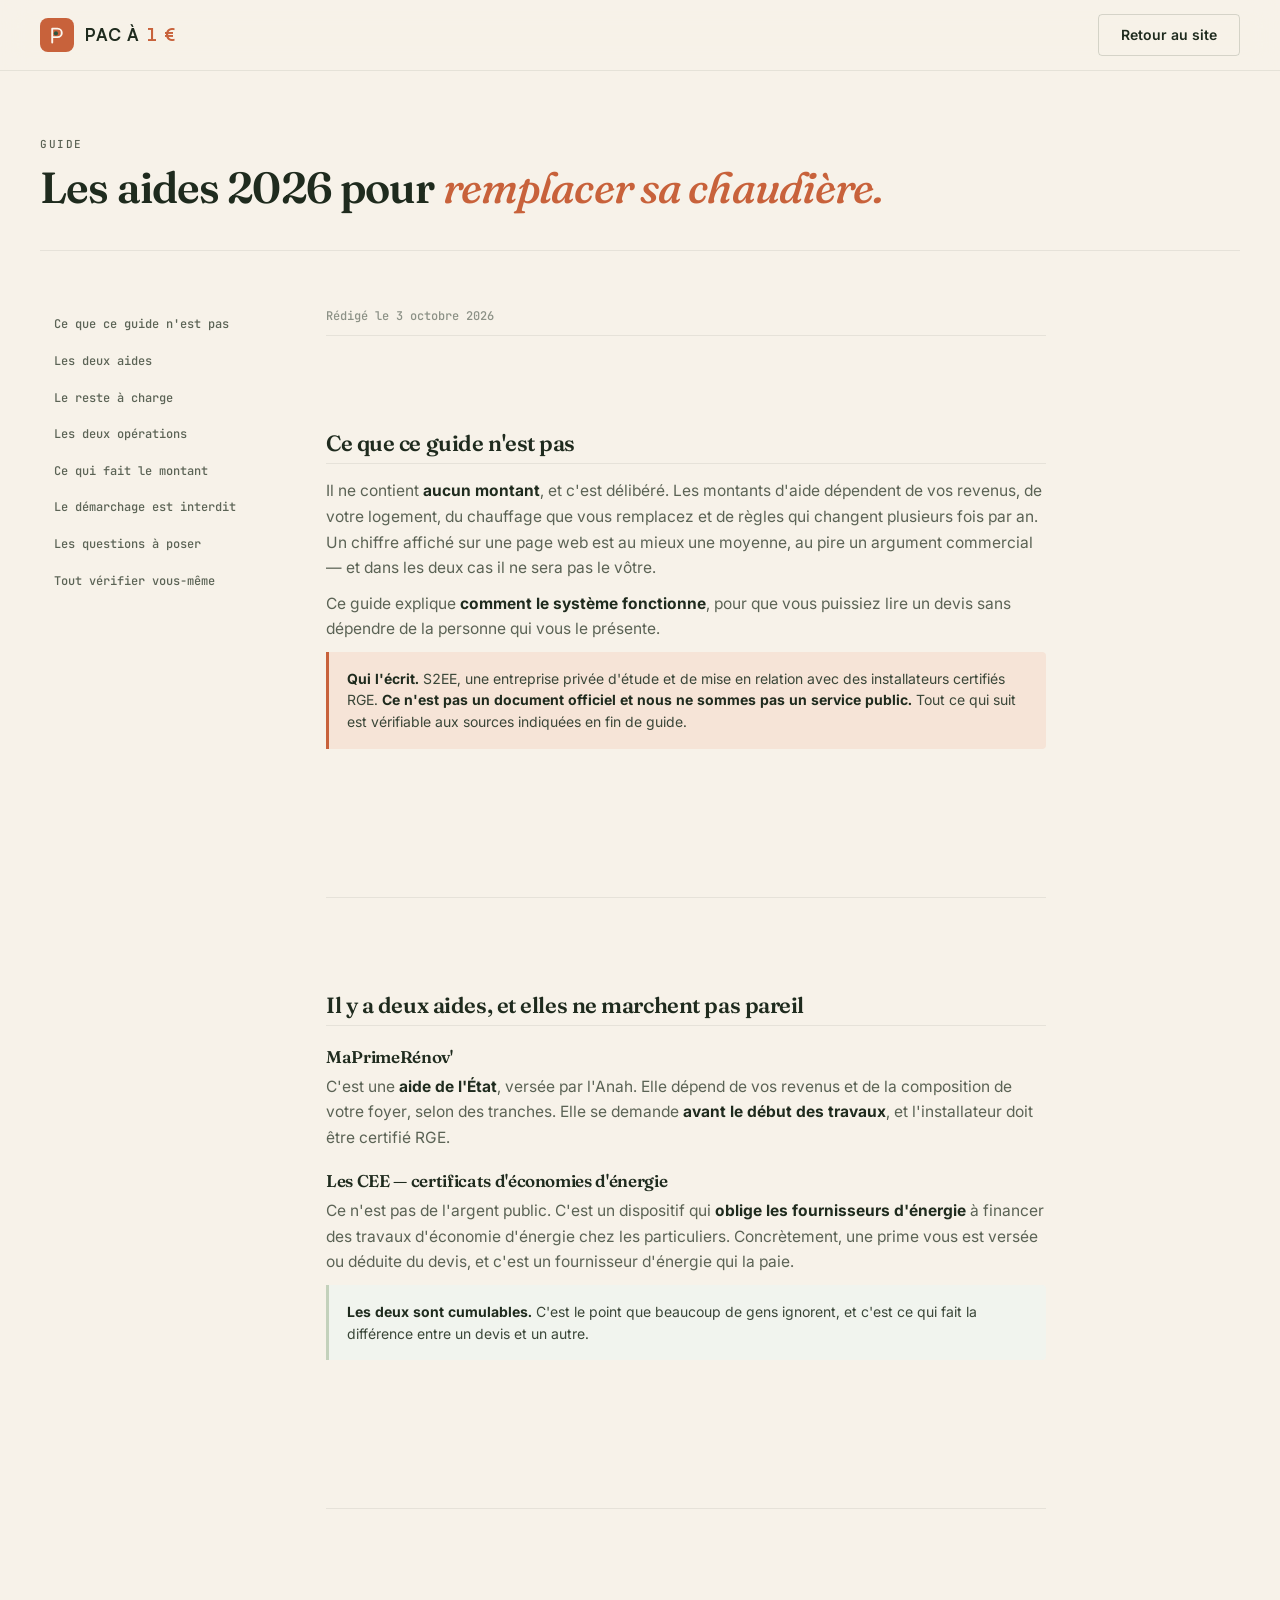
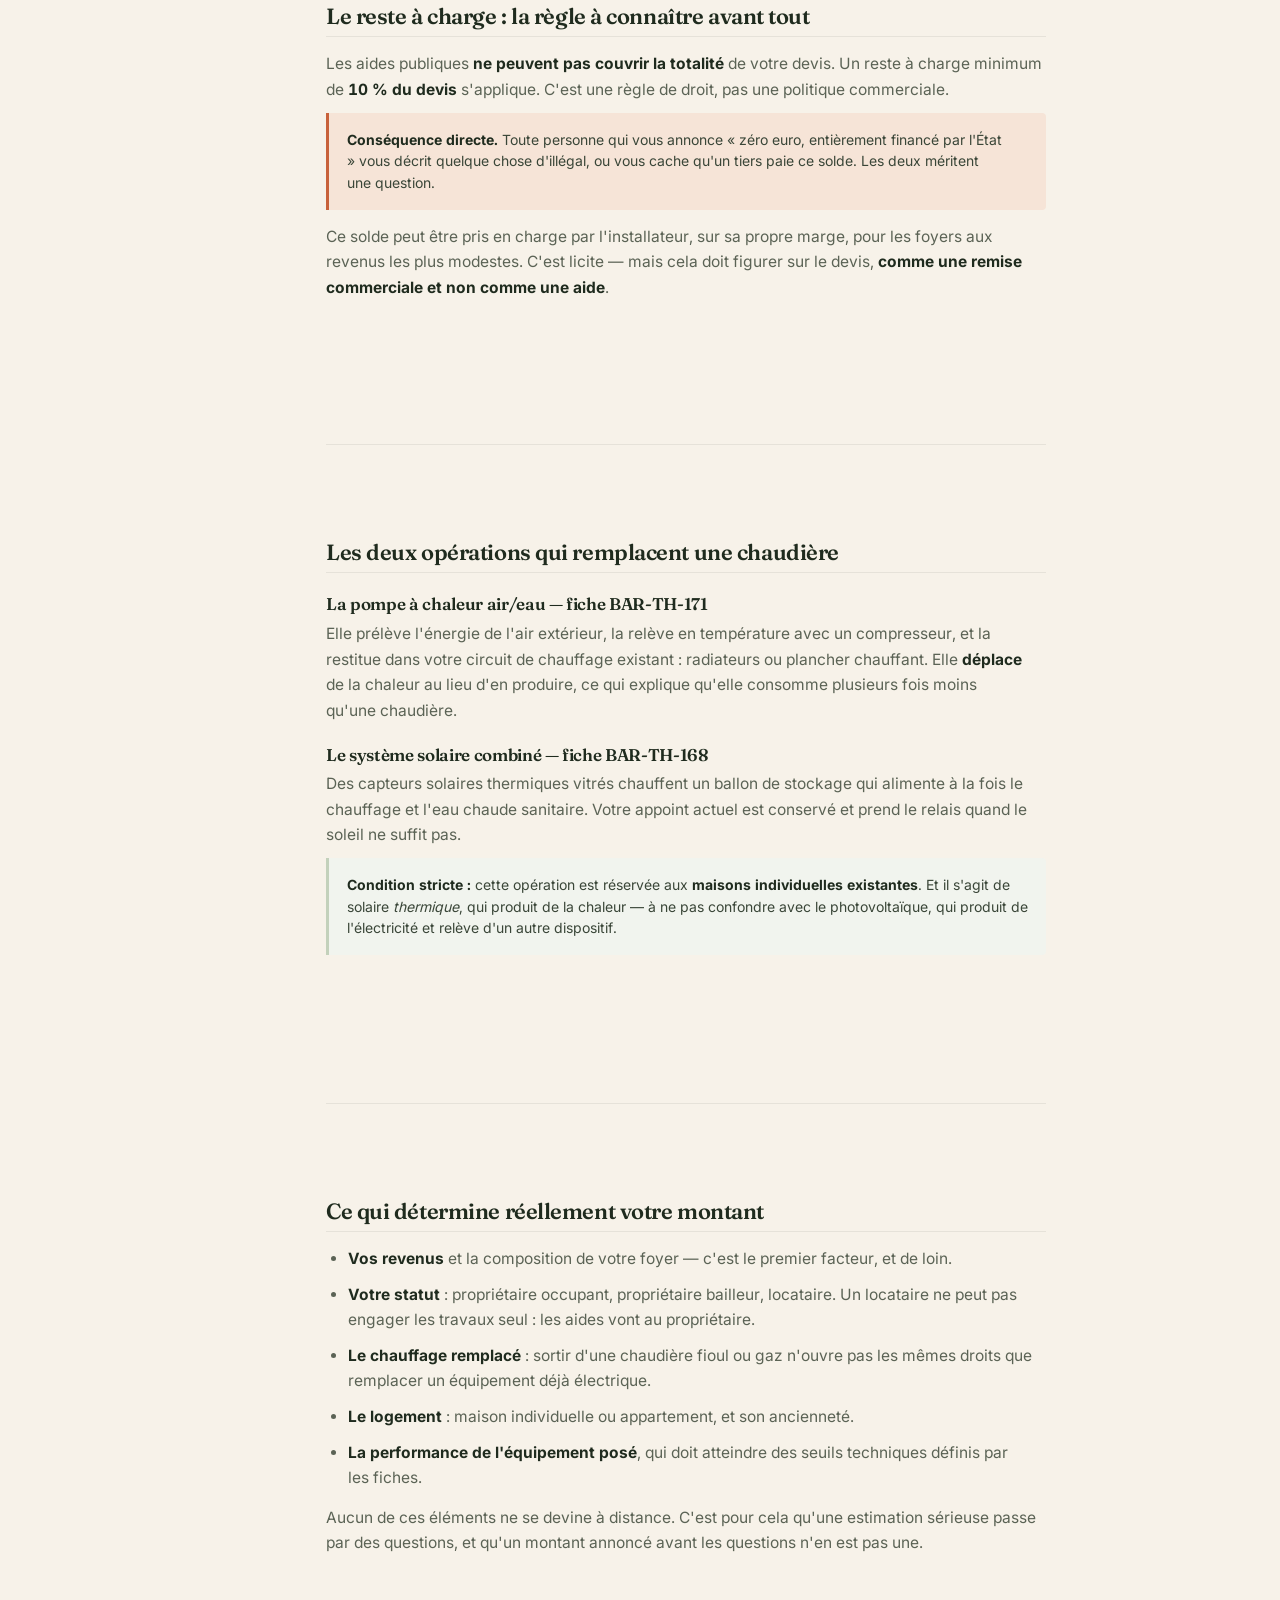
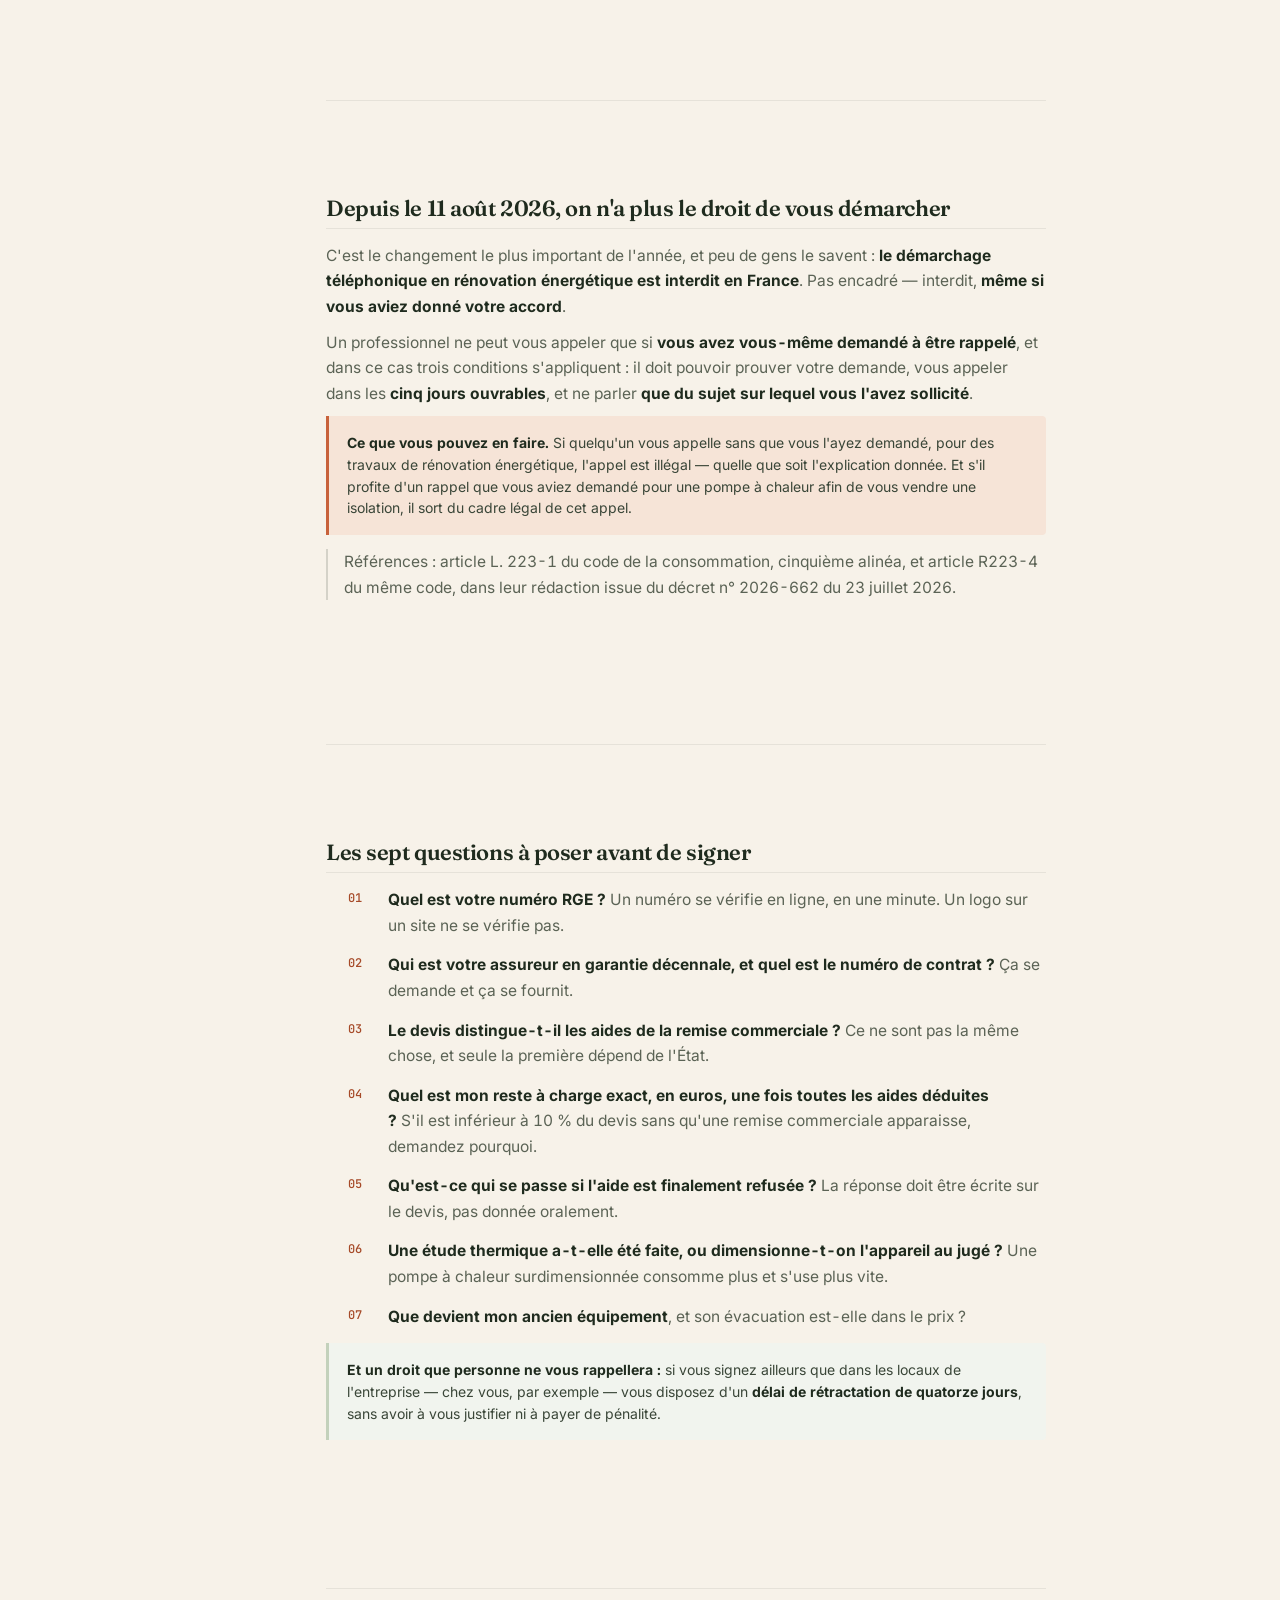
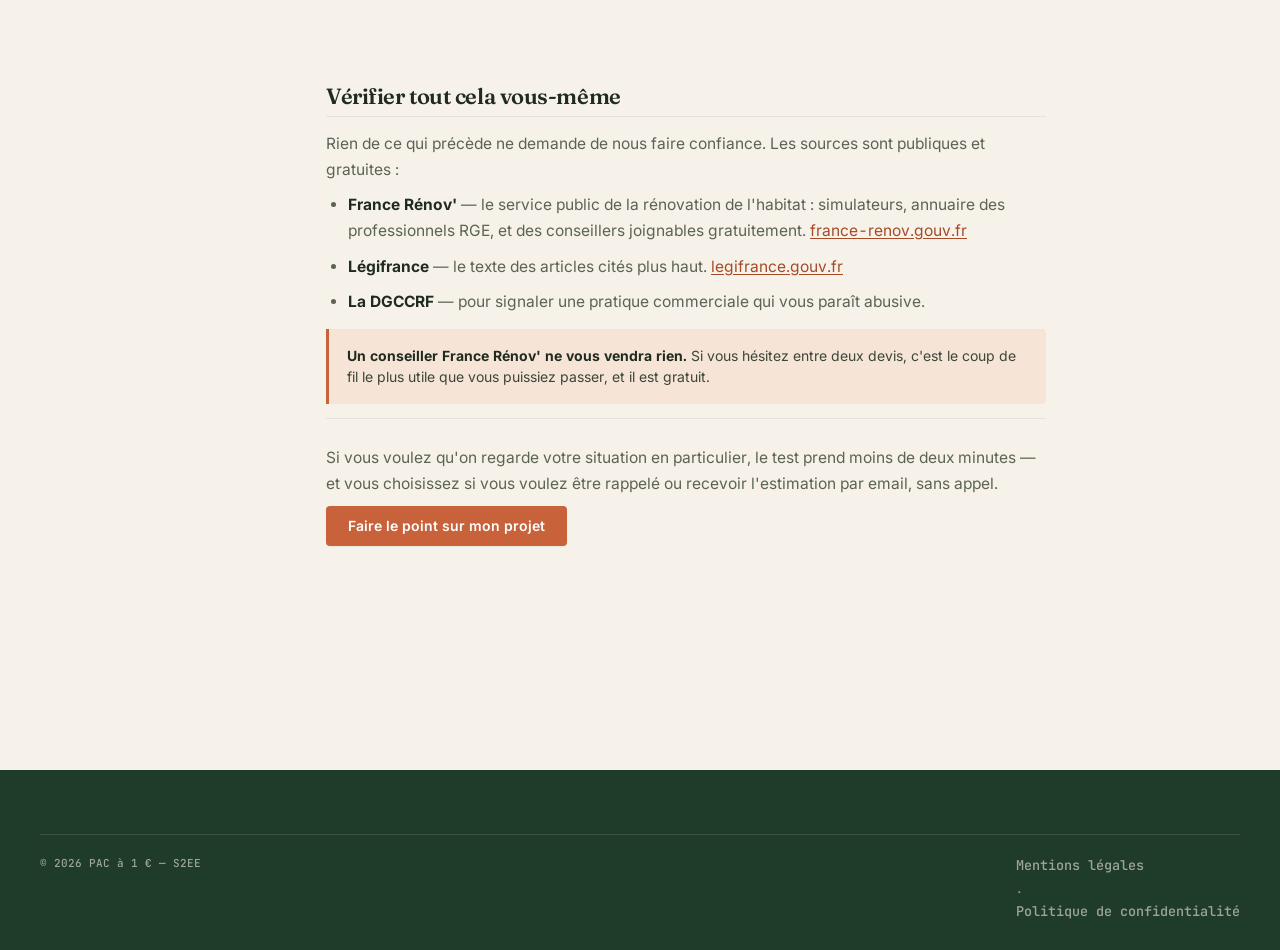
==== guide-aides-2026.html @ d6c685da "feat(offer): add a soft offer, and stop inviting tenants from the hero Two changes the reading made " ====
<!DOCTYPE html>
<html lang="fr">
<head>
<meta charset="utf-8" />
<title>Guide des aides 2026 pour remplacer sa chaudière</title>
<meta name="viewport" content="width=device-width, initial-scale=1" />
<meta name="description" content="Comment fonctionnent MaPrimeRénov' et les CEE pour une pompe à chaleur, ce qui détermine le montant, et les questions à poser avant de signer." />
<link rel="icon" type="image/svg+xml" href="assets/seal.svg" />
<link rel="stylesheet" href="fonts/fonts.css" />
<link rel="stylesheet" href="styles.css" />
<style>
  .lp-hero{padding:130px 0 40px;border-bottom:1px solid var(--border)}
  .lp-wrap{display:grid;grid-template-columns:230px 1fr;gap:56px;padding:56px 0 90px;align-items:start}
  .toc{position:sticky;top:96px;font-family:var(--font-mono);font-size:12px;display:flex;flex-direction:column;gap:2px}
  .toc a{padding:8px 12px;color:var(--ink-500);border-left:2px solid transparent;transition:border-color .2s,color .2s}
  .toc a:hover{color:var(--ink-900);border-left-color:var(--terra-500)}
  .doc{max-width:720px}
  .doc h1{font-size:clamp(34px,4vw,52px);margin-bottom:10px}
  .doc .date{font-family:var(--font-mono);font-size:12px;color:var(--ink-300);margin-bottom:8px}
  .doc section{margin:0 0 38px;scroll-margin-top:90px}
  .doc h2{font-size:22px;margin:0 0 14px;padding-bottom:8px;border-bottom:1px solid var(--border)}
  .doc h3{font-size:17px;margin:22px 0 8px}
  .doc p,.doc li{color:var(--ink-500);font-size:15.5px;line-height:1.65;margin:0 0 10px}
  .doc ul,.doc ol{padding-left:22px;margin:0 0 14px}
  .doc strong{color:var(--ink-900)}
  .doc a.inline{color:var(--terra-700);text-decoration:underline;text-underline-offset:2px}
  .aside{border-left:3px solid var(--terra-500);background:var(--terra-100);border-radius:0 var(--radius-card) var(--radius-card) 0;padding:16px 18px;font-size:14px;color:var(--ink-700);margin:0 0 14px}
  .calme{border-left:3px solid var(--sage-300);background:var(--sage-50);border-radius:0 var(--radius-card) var(--radius-card) 0;padding:16px 18px;font-size:14px;color:var(--ink-700);margin:0 0 14px}
  .qlist{counter-reset:q;list-style:none;padding:0}
  .qlist li{counter-increment:q;position:relative;padding-left:40px;margin-bottom:14px}
  .qlist li::before{content:counter(q,decimal-leading-zero);position:absolute;left:0;top:2px;font-family:var(--font-mono);font-size:12px;color:var(--terra-700)}
  .retrait{font-size:14px;color:var(--ink-500);border-left:2px solid var(--border-strong);padding-left:16px;margin-top:14px}
  .cta-end{border-top:1px solid var(--border);padding-top:26px;margin-top:10px}
  @media (max-width:860px){.lp-wrap{grid-template-columns:1fr;gap:24px}.toc{position:static;flex-direction:row;flex-wrap:wrap}}
</style>
</head>
<body>
<header class="hdr solid"><div class="wrap hdr-inner">
  <a class="logo" href="index.html"><img src="assets/seal.svg" alt="" /><span class="wm">PAC à <b>1 €</b></span></a>
  <a class="btn btn-secondary" href="index.html">Retour au site</a>
</div></header>

<main>
<div class="wrap lp-hero">
  <span class="eyebrow">Guide</span>
  <h1 class="sec-title" style="margin-top:10px">Les aides 2026 pour <span class="it">remplacer sa chaudière.</span></h1>
</div>

<div class="wrap lp-wrap">
  <nav class="toc">
    <a href="#honnete">Ce que ce guide n'est pas</a>
    <a href="#deux-aides">Les deux aides</a>
    <a href="#reste">Le reste à charge</a>
    <a href="#operations">Les deux opérations</a>
    <a href="#montant">Ce qui fait le montant</a>
    <a href="#demarchage">Le démarchage est interdit</a>
    <a href="#questions">Les questions à poser</a>
    <a href="#verifier">Tout vérifier vous-même</a>
  </nav>

  <div class="doc">
    <p class="date">Rédigé le 3 octobre 2026</p>

    <section id="honnete">
      <h2>Ce que ce guide n'est pas</h2>
      <p>Il ne contient <strong>aucun montant</strong>, et c'est délibéré. Les montants d'aide dépendent de vos revenus, de votre logement, du chauffage que vous remplacez et de règles qui changent plusieurs fois par an. Un chiffre affiché sur une page web est au mieux une moyenne, au pire un argument commercial — et dans les deux cas il ne sera pas le vôtre.</p>
      <p>Ce guide explique <strong>comment le système fonctionne</strong>, pour que vous puissiez lire un devis sans dépendre de la personne qui vous le présente.</p>
      <div class="aside"><strong>Qui l'écrit.</strong> S2EE, une entreprise privée d'étude et de mise en relation avec des installateurs certifiés RGE. <strong>Ce n'est pas un document officiel et nous ne sommes pas un service public.</strong> Tout ce qui suit est vérifiable aux sources indiquées en fin de guide.</div>
    </section>

    <section id="deux-aides">
      <h2>Il y a deux aides, et elles ne marchent pas pareil</h2>
      <h3>MaPrimeRénov'</h3>
      <p>C'est une <strong>aide de l'État</strong>, versée par l'Anah. Elle dépend de vos revenus et de la composition de votre foyer, selon des tranches. Elle se demande <strong>avant le début des travaux</strong>, et l'installateur doit être certifié RGE.</p>
      <h3>Les CEE — certificats d'économies d'énergie</h3>
      <p>Ce n'est pas de l'argent public. C'est un dispositif qui <strong>oblige les fournisseurs d'énergie</strong> à financer des travaux d'économie d'énergie chez les particuliers. Concrètement, une prime vous est versée ou déduite du devis, et c'est un fournisseur d'énergie qui la paie.</p>
      <div class="calme"><strong>Les deux sont cumulables.</strong> C'est le point que beaucoup de gens ignorent, et c'est ce qui fait la différence entre un devis et un autre.</div>
    </section>

    <section id="reste">
      <h2>Le reste à charge : la règle à connaître avant tout</h2>
      <p>Les aides publiques <strong>ne peuvent pas couvrir la totalité</strong> de votre devis. Un reste à charge minimum de <strong>10 % du devis</strong> s'applique. C'est une règle de droit, pas une politique commerciale.</p>
      <div class="aside"><strong>Conséquence directe.</strong> Toute personne qui vous annonce « zéro euro, entièrement financé par l'État » vous décrit quelque chose d'illégal, ou vous cache qu'un tiers paie ce solde. Les deux méritent une question.</div>
      <p>Ce solde peut être pris en charge par l'installateur, sur sa propre marge, pour les foyers aux revenus les plus modestes. C'est licite — mais cela doit figurer sur le devis, <strong>comme une remise commerciale et non comme une aide</strong>.</p>
    </section>

    <section id="operations">
      <h2>Les deux opérations qui remplacent une chaudière</h2>
      <h3>La pompe à chaleur air/eau — fiche BAR-TH-171</h3>
      <p>Elle prélève l'énergie de l'air extérieur, la relève en température avec un compresseur, et la restitue dans votre circuit de chauffage existant : radiateurs ou plancher chauffant. Elle <strong>déplace</strong> de la chaleur au lieu d'en produire, ce qui explique qu'elle consomme plusieurs fois moins qu'une chaudière.</p>
      <h3>Le système solaire combiné — fiche BAR-TH-168</h3>
      <p>Des capteurs solaires thermiques vitrés chauffent un ballon de stockage qui alimente à la fois le chauffage et l'eau chaude sanitaire. Votre appoint actuel est conservé et prend le relais quand le soleil ne suffit pas.</p>
      <div class="calme"><strong>Condition stricte :</strong> cette opération est réservée aux <strong>maisons individuelles existantes</strong>. Et il s'agit de solaire <em>thermique</em>, qui produit de la chaleur — à ne pas confondre avec le photovoltaïque, qui produit de l'électricité et relève d'un autre dispositif.</div>
    </section>

    <section id="montant">
      <h2>Ce qui détermine réellement votre montant</h2>
      <ul>
        <li><strong>Vos revenus</strong> et la composition de votre foyer — c'est le premier facteur, et de loin.</li>
        <li><strong>Votre statut</strong> : propriétaire occupant, propriétaire bailleur, locataire. Un locataire ne peut pas engager les travaux seul : les aides vont au propriétaire.</li>
        <li><strong>Le chauffage remplacé</strong> : sortir d'une chaudière fioul ou gaz n'ouvre pas les mêmes droits que remplacer un équipement déjà électrique.</li>
        <li><strong>Le logement</strong> : maison individuelle ou appartement, et son ancienneté.</li>
        <li><strong>La performance de l'équipement posé</strong>, qui doit atteindre des seuils techniques définis par les fiches.</li>
      </ul>
      <p>Aucun de ces éléments ne se devine à distance. C'est pour cela qu'une estimation sérieuse passe par des questions, et qu'un montant annoncé avant les questions n'en est pas une.</p>
    </section>

    <section id="demarchage">
      <h2>Depuis le 11 août 2026, on n'a plus le droit de vous démarcher</h2>
      <p>C'est le changement le plus important de l'année, et peu de gens le savent : <strong>le démarchage téléphonique en rénovation énergétique est interdit en France</strong>. Pas encadré — interdit, <strong>même si vous aviez donné votre accord</strong>.</p>
      <p>Un professionnel ne peut vous appeler que si <strong>vous avez vous-même demandé à être rappelé</strong>, et dans ce cas trois conditions s'appliquent : il doit pouvoir prouver votre demande, vous appeler dans les <strong>cinq jours ouvrables</strong>, et ne parler <strong>que du sujet sur lequel vous l'avez sollicité</strong>.</p>
      <div class="aside"><strong>Ce que vous pouvez en faire.</strong> Si quelqu'un vous appelle sans que vous l'ayez demandé, pour des travaux de rénovation énergétique, l'appel est illégal — quelle que soit l'explication donnée. Et s'il profite d'un rappel que vous aviez demandé pour une pompe à chaleur afin de vous vendre une isolation, il sort du cadre légal de cet appel.</div>
      <p class="retrait">Références : article L. 223-1 du code de la consommation, cinquième alinéa, et article R223-4 du même code, dans leur rédaction issue du décret n° 2026-662 du 23 juillet 2026.</p>
    </section>

    <section id="questions">
      <h2>Les sept questions à poser avant de signer</h2>
      <ol class="qlist">
        <li><strong>Quel est votre numéro RGE ?</strong> Un numéro se vérifie en ligne, en une minute. Un logo sur un site ne se vérifie pas.</li>
        <li><strong>Qui est votre assureur en garantie décennale, et quel est le numéro de contrat ?</strong> Ça se demande et ça se fournit.</li>
        <li><strong>Le devis distingue-t-il les aides de la remise commerciale ?</strong> Ce ne sont pas la même chose, et seule la première dépend de l'État.</li>
        <li><strong>Quel est mon reste à charge exact, en euros, une fois toutes les aides déduites ?</strong> S'il est inférieur à 10 % du devis sans qu'une remise commerciale apparaisse, demandez pourquoi.</li>
        <li><strong>Qu'est-ce qui se passe si l'aide est finalement refusée ?</strong> La réponse doit être écrite sur le devis, pas donnée oralement.</li>
        <li><strong>Une étude thermique a-t-elle été faite, ou dimensionne-t-on l'appareil au jugé ?</strong> Une pompe à chaleur surdimensionnée consomme plus et s'use plus vite.</li>
        <li><strong>Que devient mon ancien équipement</strong>, et son évacuation est-elle dans le prix ?</li>
      </ol>
      <div class="calme"><strong>Et un droit que personne ne vous rappellera :</strong> si vous signez ailleurs que dans les locaux de l'entreprise — chez vous, par exemple — vous disposez d'un <strong>délai de rétractation de quatorze jours</strong>, sans avoir à vous justifier ni à payer de pénalité.</div>
    </section>

    <section id="verifier">
      <h2>Vérifier tout cela vous-même</h2>
      <p>Rien de ce qui précède ne demande de nous faire confiance. Les sources sont publiques et gratuites :</p>
      <ul>
        <li><strong>France Rénov'</strong> — le service public de la rénovation de l'habitat : simulateurs, annuaire des professionnels RGE, et des conseillers joignables gratuitement. <a class="inline" href="https://france-renov.gouv.fr" rel="noopener nofollow" target="_blank">france-renov.gouv.fr</a></li>
        <li><strong>Légifrance</strong> — le texte des articles cités plus haut. <a class="inline" href="https://www.legifrance.gouv.fr" rel="noopener nofollow" target="_blank">legifrance.gouv.fr</a></li>
        <li><strong>La DGCCRF</strong> — pour signaler une pratique commerciale qui vous paraît abusive.</li>
      </ul>
      <div class="aside"><strong>Un conseiller France Rénov' ne vous vendra rien.</strong> Si vous hésitez entre deux devis, c'est le coup de fil le plus utile que vous puissiez passer, et il est gratuit.</div>

      <div class="cta-end">
        <p>Si vous voulez qu'on regarde votre situation en particulier, le test prend moins de deux minutes — et vous choisissez si vous voulez être rappelé ou recevoir l'estimation par email, sans appel.</p>
        <a class="btn btn-primary" href="index.html#formulaire">Faire le point sur mon projet</a>
      </div>
    </section>
  </div>
</div>
</main>

<footer class="footer"><div class="wrap footer-bottom">
  <span>© <span id="y"></span> PAC à 1 € — S2EE</span>
  <span><a href="mentions-legales.html" style="color:rgba(242,237,227,.6)">Mentions légales</a> · <a href="politique-confidentialite.html" style="color:rgba(242,237,227,.6)">Politique de confidentialité</a></span>
</div></footer>
<script>document.getElementById('y').textContent=new Date().getFullYear();</script>
</body>
</html>
---- fonts/fonts.css ----
@font-face {
  font-family: 'Fraunces';
  font-style: normal;
  font-weight: 300 700;
  font-display: swap;
  src: url(fraunces-var-latin.woff2) format('woff2-variations');
  unicode-range: U+0000-00FF, U+0131, U+0152-0153, U+02BB-02BC, U+02C6, U+02DA, U+02DC, U+2000-206F, U+20AC, U+2122, U+2212, U+FEFF, U+FFFD;
}
@font-face {
  font-family: 'Fraunces';
  font-style: italic;
  font-weight: 300 700;
  font-display: swap;
  src: url(fraunces-var-latin-italic.woff2) format('woff2-variations');
  unicode-range: U+0000-00FF, U+0131, U+0152-0153, U+02BB-02BC, U+02C6, U+02DA, U+02DC, U+2000-206F, U+20AC, U+2122, U+2212, U+FEFF, U+FFFD;
}

/* Fraunces italic latin-ext */

/* Fraunces italic latin */

/* Fraunces italic latin-ext */

/* Fraunces italic latin */

/* Fraunces normal latin-ext */

/* Fraunces normal latin */

/* Fraunces normal latin-ext */

/* Fraunces normal latin */

/* Inter normal latin-ext */
@font-face {
  font-family: 'Inter';
  font-style: normal;
  font-weight: 400;
  font-display: swap;
  src: url(inter-normal-latin-ext.woff2) format('woff2');
  unicode-range: U+0100-02BA, U+02BD-02C5, U+02C7-02CC, U+02CE-02D7, U+02DD-02FF, U+0304, U+0308, U+0329, U+1D00-1DBF, U+1E00-1E9F, U+1EF2-1EFF, U+2020, U+20A0-20AB, U+20AD-20C0, U+2113, U+2C60-2C7F, U+A720-A7FF;
}
/* Inter normal latin */
@font-face {
  font-family: 'Inter';
  font-style: normal;
  font-weight: 400;
  font-display: swap;
  src: url(inter-normal-latin.woff2) format('woff2');
  unicode-range: U+0000-00FF, U+0131, U+0152-0153, U+02BB-02BC, U+02C6, U+02DA, U+02DC, U+0304, U+0308, U+0329, U+2000-206F, U+20AC, U+2122, U+2191, U+2193, U+2212, U+2215, U+FEFF, U+FFFD;
}
/* Inter normal latin-ext */
@font-face {
  font-family: 'Inter';
  font-style: normal;
  font-weight: 500;
  font-display: swap;
  src: url(inter-normal-latin-ext.woff2) format('woff2');
  unicode-range: U+0100-02BA, U+02BD-02C5, U+02C7-02CC, U+02CE-02D7, U+02DD-02FF, U+0304, U+0308, U+0329, U+1D00-1DBF, U+1E00-1E9F, U+1EF2-1EFF, U+2020, U+20A0-20AB, U+20AD-20C0, U+2113, U+2C60-2C7F, U+A720-A7FF;
}
/* Inter normal latin */
@font-face {
  font-family: 'Inter';
  font-style: normal;
  font-weight: 500;
  font-display: swap;
  src: url(inter-normal-latin.woff2) format('woff2');
  unicode-range: U+0000-00FF, U+0131, U+0152-0153, U+02BB-02BC, U+02C6, U+02DA, U+02DC, U+0304, U+0308, U+0329, U+2000-206F, U+20AC, U+2122, U+2191, U+2193, U+2212, U+2215, U+FEFF, U+FFFD;
}
/* Inter normal latin-ext */
@font-face {
  font-family: 'Inter';
  font-style: normal;
  font-weight: 600;
  font-display: swap;
  src: url(inter-normal-latin-ext.woff2) format('woff2');
  unicode-range: U+0100-02BA, U+02BD-02C5, U+02C7-02CC, U+02CE-02D7, U+02DD-02FF, U+0304, U+0308, U+0329, U+1D00-1DBF, U+1E00-1E9F, U+1EF2-1EFF, U+2020, U+20A0-20AB, U+20AD-20C0, U+2113, U+2C60-2C7F, U+A720-A7FF;
}
/* Inter normal latin */
@font-face {
  font-family: 'Inter';
  font-style: normal;
  font-weight: 600;
  font-display: swap;
  src: url(inter-normal-latin.woff2) format('woff2');
  unicode-range: U+0000-00FF, U+0131, U+0152-0153, U+02BB-02BC, U+02C6, U+02DA, U+02DC, U+0304, U+0308, U+0329, U+2000-206F, U+20AC, U+2122, U+2191, U+2193, U+2212, U+2215, U+FEFF, U+FFFD;
}
/* Inter normal latin-ext */
@font-face {
  font-family: 'Inter';
  font-style: normal;
  font-weight: 700;
  font-display: swap;
  src: url(inter-normal-latin-ext.woff2) format('woff2');
  unicode-range: U+0100-02BA, U+02BD-02C5, U+02C7-02CC, U+02CE-02D7, U+02DD-02FF, U+0304, U+0308, U+0329, U+1D00-1DBF, U+1E00-1E9F, U+1EF2-1EFF, U+2020, U+20A0-20AB, U+20AD-20C0, U+2113, U+2C60-2C7F, U+A720-A7FF;
}
/* Inter normal latin */
@font-face {
  font-family: 'Inter';
  font-style: normal;
  font-weight: 700;
  font-display: swap;
  src: url(inter-normal-latin.woff2) format('woff2');
  unicode-range: U+0000-00FF, U+0131, U+0152-0153, U+02BB-02BC, U+02C6, U+02DA, U+02DC, U+0304, U+0308, U+0329, U+2000-206F, U+20AC, U+2122, U+2191, U+2193, U+2212, U+2215, U+FEFF, U+FFFD;
}
/* JetBrains Mono normal latin-ext */
@font-face {
  font-family: 'JetBrains Mono';
  font-style: normal;
  font-weight: 500;
  font-display: swap;
  src: url(jetbrainsmono-normal-latin-ext.woff2) format('woff2');
  unicode-range: U+0100-02BA, U+02BD-02C5, U+02C7-02CC, U+02CE-02D7, U+02DD-02FF, U+0304, U+0308, U+0329, U+1D00-1DBF, U+1E00-1E9F, U+1EF2-1EFF, U+2020, U+20A0-20AB, U+20AD-20C0, U+2113, U+2C60-2C7F, U+A720-A7FF;
}
/* JetBrains Mono normal latin */
@font-face {
  font-family: 'JetBrains Mono';
  font-style: normal;
  font-weight: 500;
  font-display: swap;
  src: url(jetbrainsmono-normal-latin.woff2) format('woff2');
  unicode-range: U+0000-00FF, U+0131, U+0152-0153, U+02BB-02BC, U+02C6, U+02DA, U+02DC, U+0304, U+0308, U+0329, U+2000-206F, U+20AC, U+2122, U+2191, U+2193, U+2212, U+2215, U+FEFF, U+FFFD;
}
/* JetBrains Mono normal latin-ext */
@font-face {
  font-family: 'JetBrains Mono';
  font-style: normal;
  font-weight: 600;
  font-display: swap;
  src: url(jetbrainsmono-normal-latin-ext.woff2) format('woff2');
  unicode-range: U+0100-02BA, U+02BD-02C5, U+02C7-02CC, U+02CE-02D7, U+02DD-02FF, U+0304, U+0308, U+0329, U+1D00-1DBF, U+1E00-1E9F, U+1EF2-1EFF, U+2020, U+20A0-20AB, U+20AD-20C0, U+2113, U+2C60-2C7F, U+A720-A7FF;
}
/* JetBrains Mono normal latin */
@font-face {
  font-family: 'JetBrains Mono';
  font-style: normal;
  font-weight: 600;
  font-display: swap;
  src: url(jetbrainsmono-normal-latin.woff2) format('woff2');
  unicode-range: U+0000-00FF, U+0131, U+0152-0153, U+02BB-02BC, U+02C6, U+02DA, U+02DC, U+0304, U+0308, U+0329, U+2000-206F, U+20AC, U+2122, U+2191, U+2193, U+2212, U+2215, U+FEFF, U+FFFD;
}
/* Satoshi 700 */
@font-face{font-family:'Satoshi';font-style:normal;font-weight:700;font-display:swap;src:url(satoshi-700.woff2) format('woff2')}
---- styles.css ----
/* =========================================================================
   PAC à 1 € — styles.css
   Système de design hérité de La Primeur (v20) + expression PAC.
   Tokens : colors_and_type.css. Animation : système v7 (au service de la
   conversion). Corners 4px, ombres minimales, cream jamais blanc, zéro emoji.
   ========================================================================= */

:root {
  /* — Earthmark (L'Aube) — */
  --sage-700:#647a5a; --sage-600:#7A9471; --sage-300:#c3d1bb; --sage-100:#e5ebe0; --sage-50:#f1f4ee;
  --cream-50:#F7F2E9; --cream-100:#ede7db; --cream-200:#e0d8c6;
  --terra-700:#A64A28; --terra-500:#C8623B; --terra-300:#e0aa8c; --terra-100:#f6e4d7;
  --ink-900:#1F2B1E; --ink-700:#3a4638; --ink-500:#5B6355; --ink-300:#8c9186;
  /* — Le Point (dark / formal) — */
  --forest-900:#1F3B2A; --forest-700:#2f5540; --ivory-50:#F2EDE3; --ocre-500:#B8442E;
  /* — Le Flux (technique) — */
  --petrol-900:#0E3A4A;

  /* semantic */
  --bg:var(--cream-50); --bg-raised:#fff; --bg-sunken:var(--cream-100);
  --fg:var(--ink-900); --fg-muted:var(--ink-500); --fg-subtle:var(--ink-300); --fg-inverse:var(--ivory-50);
  --accent:var(--terra-500); --accent-hover:var(--terra-700); /* PAC : terracotta en accent d'action */
  --action:var(--sage-600); --action-hover:var(--sage-700);    /* sage : trust / liens / checks */
  --border:rgba(31,43,30,.08); --border-strong:rgba(31,43,30,.16);

  /* type */
  --font-title:'Fraunces',Georgia,serif;            /* PAC : titres serif (divergence validée) */
  --font-body:'Inter',system-ui,sans-serif;
  --font-mono:'JetBrains Mono',ui-monospace,monospace;
  --tracking-wordmark:.04em; --tracking-eyebrow:.14em; --tracking-display:-.02em;

  /* spacing 4px */
  --s1:4px; --s2:8px; --s3:12px; --s4:16px; --s5:24px; --s6:32px; --s7:48px; --s8:72px; --s9:96px;

  --radius-card:4px; --radius-pill:999px;
  --shadow-sm:0 1px 2px rgba(31,43,30,.06); --shadow-card:0 14px 32px -14px rgba(31,43,30,.18);
  --ease:cubic-bezier(.22,1,.36,1); --dur-micro:160ms; --dur-base:320ms;
  --maxw:1200px;
}

*,*::before,*::after{box-sizing:border-box}
html,body{max-width:100%;overflow-x:clip}
html{font-size:16px;scroll-behavior:smooth;scroll-padding-top:72px;-webkit-font-smoothing:antialiased;text-rendering:optimizeLegibility;font-optical-sizing:auto}
body{margin:0;background:var(--bg);color:var(--fg);font-family:var(--font-body);font-size:16px;line-height:1.55;
  font-variant-numeric:tabular-nums;text-wrap:pretty}
img,svg{display:block;max-width:100%}
.wrap{max-width:var(--maxw);margin:0 auto;padding:0 var(--s5)}
section{padding:var(--s9) 0;border-top:1px solid var(--border)}
section.flush{border-top:0;padding:0}

/* ---- type roles ---- */
h1,h2,h3{font-family:var(--font-title);font-weight:600;letter-spacing:var(--tracking-display);line-height:1.05;margin:0;text-wrap:balance;font-variation-settings:'SOFT' 0,'WONK' 0}
.it{font-family:var(--font-title);font-style:italic;font-weight:500;color:var(--terra-500);font-variation-settings:'SOFT' 28,'WONK' 1}
.eyebrow{font-family:var(--font-mono);font-size:11px;font-weight:500;letter-spacing:var(--tracking-eyebrow);
  text-transform:uppercase;color:var(--fg-muted)}
.lead{font-size:18px;line-height:1.5;color:var(--fg);max-width:54ch}
.mono{font-family:var(--font-mono)}
a{color:inherit;text-decoration:none}

/* ---- reveal system (v7) ---- */
.reveal{opacity:0;transform:translate3d(0,16px,0);transition:opacity 680ms var(--ease),transform 680ms var(--ease);will-change:opacity,transform}
.reveal.in{opacity:1;transform:none}
.reveal.d1{transition-delay:80ms}.reveal.d2{transition-delay:160ms}.reveal.d3{transition-delay:240ms}.reveal.d4{transition-delay:320ms}
.reveal-stamp{opacity:0;transform:scale(.6) rotate(8deg);transition:opacity 600ms var(--ease),transform 600ms cubic-bezier(.34,1.56,.64,1)}
.reveal-stamp.in{opacity:1;transform:scale(1) rotate(-2deg)}
.stagger>*{opacity:0;transform:translate3d(0,12px,0);transition:opacity 540ms var(--ease),transform 540ms var(--ease)}
.stagger.in>*:nth-child(1){transition-delay:60ms}.stagger.in>*:nth-child(2){transition-delay:140ms}
.stagger.in>*:nth-child(3){transition-delay:220ms}.stagger.in>*:nth-child(4){transition-delay:300ms}
.stagger.in>*{opacity:1;transform:none}
@media (prefers-reduced-motion:reduce){
  *,*::before,*::after{animation-duration:.01ms!important;transition-duration:.01ms!important;scroll-behavior:auto!important}
  .reveal,.reveal-stamp,.stagger>*{opacity:1!important;transform:none!important}
}

/* ---- buttons (rectangulaires, 4px) ---- */
.btn{display:inline-flex;align-items:center;gap:8px;padding:13px 22px;border-radius:var(--radius-card);
  font:600 14px/1 var(--font-body);cursor:pointer;border:0;position:relative;overflow:hidden;
  transition:background var(--dur-micro) var(--ease),color var(--dur-micro) var(--ease),transform 240ms var(--ease),box-shadow 240ms var(--ease)}
.btn svg{transition:transform 240ms var(--ease)}
.btn:hover{transform:translate3d(0,-2px,0)} .btn:hover svg{transform:translateX(3px)} .btn:active{transform:none}
.btn-primary{background:var(--accent);color:#fff;box-shadow:var(--shadow-sm)}
.btn-primary::after{content:"";position:absolute;inset:0;background:linear-gradient(120deg,transparent 35%,rgba(255,255,255,.28) 50%,transparent 65%);transform:translateX(-100%);z-index:1;pointer-events:none}
.btn-primary:hover{background:var(--accent-hover);box-shadow:0 10px 24px -10px rgba(200,98,59,.5)}
.hdr .btn-primary::after{animation:shimmer 2.6s ease-in-out 1.6s 2 forwards}
@keyframes shimmer{0%{transform:translateX(-100%)}50%,100%{transform:translateX(100%)}}
.btn-light{background:var(--ivory-50);color:var(--ink-900)} .btn-light:hover{background:#fff;box-shadow:0 10px 26px -10px rgba(0,0,0,.3)}
.btn-secondary{background:transparent;color:var(--ink-900);border:1px solid var(--border-strong)} .btn-secondary:hover{border-color:var(--ink-900);background:rgba(31,43,30,.03)}
.btn-lg{padding:15px 26px;font-size:15px}

/* =========================================================================
   HEADER (transparent → solid)
   ========================================================================= */
.hdr{position:fixed;inset:0 0 auto;z-index:30;background:transparent;backdrop-filter:none;
  border-bottom:1px solid transparent;transition:background var(--dur-base) var(--ease),border-color var(--dur-base) var(--ease)}
.hdr.solid{background:rgba(247,242,233,.92);backdrop-filter:blur(14px) saturate(1.2);border-bottom-color:var(--border)}
.hdr-inner{display:flex;align-items:center;justify-content:space-between;padding:14px 0}
.logo{display:flex;align-items:center;gap:11px}
.logo img{width:34px;height:34px}
.hdr:not(.solid) .logo .wm,.hdr:not(.solid) nav.primary a{text-shadow:0 1px 10px rgba(0,0,0,.5)}
.logo .wm{font-family:"Satoshi",var(--font-body);font-weight:700;font-size:17px;text-transform:uppercase;letter-spacing:.05em;color:var(--ivory-50);transition:color var(--dur-base)}
.logo .wm b{color:var(--terra-300);font-weight:600}
.hdr.solid .logo .wm{color:var(--ink-900)} .hdr.solid .logo .wm b{color:var(--terra-500)}
nav.primary{display:flex;gap:28px;margin-left:auto;margin-right:26px}
nav.primary a{font-size:14px;color:var(--ivory-50);position:relative;padding:4px 0;transition:color var(--dur-micro)}
nav.primary a::after{content:"";position:absolute;bottom:0;left:0;width:100%;height:1px;background:currentColor;transform:scaleX(0);transform-origin:left;transition:transform var(--dur-base) var(--ease)}
nav.primary a:hover::after{transform:scaleX(1)}
.hdr.solid nav.primary a{color:var(--ink-700)} .hdr.solid nav.primary a:hover{color:var(--terra-700)}

/* =========================================================================
   HERO (photo plein cadre + cartouche flottant a gauche)
   ========================================================================= */
.hero{position:relative;min-height:88vh;min-height:88svh;display:flex;flex-direction:column;justify-content:flex-end;
  overflow:hidden;background:var(--forest-900);color:var(--ivory-50);padding:0;border:0}
.hero::before{content:"";position:absolute;inset:0;background:url('assets/hero-pac-hd.jpg') center 40%/cover no-repeat;transform:scale(1.06);animation:ken 28s ease-out forwards}
.hero::after{content:"";position:absolute;inset:0;background:linear-gradient(180deg,rgba(14,30,20,.52),rgba(14,30,20,0) 18%,rgba(14,30,20,0) 56%,rgba(14,30,20,.42) 100%),linear-gradient(90deg,rgba(14,30,20,.48),rgba(14,30,20,.04) 50%,transparent 70%)}
@keyframes ken{from{transform:scale(1.12)}to{transform:scale(1)}}
.hero .wrap{position:relative;z-index:2;width:100%;display:flex;align-items:flex-end;padding:clamp(104px,16vh,164px) var(--s5) 56px}
.cartouche{display:flex;flex-direction:column;gap:14px;max-width:520px;padding:36px 40px;
  background:rgba(22,46,32,.86);backdrop-filter:blur(22px) saturate(1.2);
  border-radius:16px;border:1px solid rgba(242,237,227,.16);
  box-shadow:0 34px 80px -24px rgba(0,0,0,.55),0 1px 0 rgba(242,237,227,.07) inset}
.hero-badge{display:inline-flex;align-items:center;gap:9px;align-self:flex-start;padding:7px 13px;border-radius:var(--radius-card);
  background:var(--terra-500);color:var(--ivory-50);font-family:var(--font-mono);font-size:11px;letter-spacing:.13em;text-transform:uppercase}
.hero-badge .dot{width:6px;height:6px;border-radius:50%;background:var(--ivory-50);box-shadow:0 0 0 3px rgba(242,237,227,.3);animation:pulse 2.4s ease-out infinite}
@keyframes pulse{0%,100%{box-shadow:0 0 0 3px rgba(242,237,227,.3)}50%{box-shadow:0 0 0 6px rgba(242,237,227,0)}}
.hero h1{font-size:clamp(34px,3.8vw,54px);font-weight:600;line-height:1.05;color:#FCF8F1;max-width:15ch}
.hero .note{font-family:var(--font-mono);font-size:12px;color:rgba(242,237,227,.72)}
.hero .sub{font-size:clamp(15px,1.1vw,17px);color:rgba(242,237,227,.9);line-height:1.55;max-width:42ch}
.hero-ctas{display:flex;gap:12px;align-items:center;flex-wrap:wrap;margin-top:6px}
.hero-phone{display:inline-flex;align-items:center;gap:11px;color:var(--ivory-50);padding:8px 4px;transition:color 220ms,transform 220ms}
.hero-phone:hover{color:var(--terra-300);transform:translateY(-1px)}
.hero-phone-ic{width:46px;height:46px;border-radius:50%;background:rgba(242,237,227,.12);display:grid;place-items:center;transition:background 240ms}
.hero-phone:hover .hero-phone-ic{background:var(--terra-500)} .hero-phone-ic svg{width:21px;height:21px}
.hero-phone-t{display:flex;flex-direction:column;line-height:1.18}
.hero-phone-l{font-family:var(--font-mono);font-size:10.5px;letter-spacing:.14em;text-transform:uppercase;opacity:.75}
.hero-phone-n{font-size:24px;font-weight:700;letter-spacing:.01em}

/* =========================================================================
   TRUST BAND
   ========================================================================= */
.trust{background:var(--cream-100);padding:26px 0}
.trust-row{display:flex;align-items:center;justify-content:space-between;gap:28px;flex-wrap:wrap}
.trust-row .pt{display:flex;align-items:center;gap:10px;font-size:13px;color:var(--ink-700);transition:color 240ms}
.trust-row .pt svg{width:18px;height:18px;color:var(--sage-600);transition:transform 280ms var(--ease),color 240ms}
.trust-row .pt:hover{color:var(--ink-900)} .trust-row .pt:hover svg{color:var(--terra-500);transform:scale(1.18) rotate(-4deg)}

/* =========================================================================
   GRATUITÉ (à 1 €)
   ========================================================================= */
.grat-inner{display:grid;grid-template-columns:minmax(0,1fr) minmax(0,1fr);gap:64px;align-items:center}
.grat-left{display:flex;flex-direction:column;align-items:flex-start;gap:26px}
.grat-stamp{display:inline-flex;flex-direction:column;align-items:center;padding:14px 22px 12px;background:var(--terra-500);
  color:var(--ivory-50);border-radius:var(--radius-card);text-transform:uppercase;font-weight:500;font-size:13px;line-height:1.3;
  transform:rotate(-2deg);box-shadow:0 2px 0 rgba(0,0,0,.06);animation:breathe 4.2s ease-in-out infinite}
@keyframes breathe{0%,100%{transform:rotate(-2deg) scale(1)}50%{transform:rotate(-2deg) scale(1.025)}}
.grat-stamp .top{font-family:var(--font-title);font-style:italic;font-weight:500;font-size:2rem;letter-spacing:-1px;text-transform:none}
.grat-stamp .rule{width:56px;height:1px;background:rgba(242,237,227,.55);margin:4px 0 6px}
.grat-stamp .bot{font-family:var(--font-mono);font-size:11px;letter-spacing:.28em}
.big-num{font-family:var(--font-title);font-size:clamp(56px,8.5vw,120px);font-weight:600;letter-spacing:-.04em;line-height:.95;
  color:var(--ink-900);display:flex;align-items:baseline;gap:.1em;flex-wrap:wrap}
.big-num .u{font-size:.2em;color:var(--ink-500);font-weight:400;letter-spacing:.06em;text-transform:uppercase}
.grat .pitch h2{font-size:clamp(28px,3vw,42px);line-height:1.08;margin-bottom:22px}
.grat .pitch p{color:var(--ink-500);font-size:17px;line-height:1.55;margin-bottom:0;max-width:42ch}

/* =========================================================================
   SECTION HEADS
   ========================================================================= */
.sec-head{display:grid;grid-template-columns:minmax(0,1.25fr) minmax(0,.8fr);gap:24px 56px;align-items:end;margin-bottom:8px}
.sec-head .eyebrow{margin-bottom:14px;display:block}
.sec-title{font-size:clamp(30px,3.4vw,46px);line-height:1.05}
.sec-sub{font-size:16px;color:var(--ink-500);line-height:1.55;max-width:36ch;padding-bottom:6px}

/* solution rows */
.solutions{display:flex;flex-direction:column;gap:18px;margin-top:52px}
.sol{background:#fff;border:1px solid var(--border);border-radius:var(--radius-card);padding:0;overflow:hidden;
  display:grid;grid-template-columns:1.05fr 1.7fr;position:relative;transition:border-color 260ms,transform 340ms var(--ease),box-shadow 340ms}
.sol::before{content:"";position:absolute;left:0;top:0;bottom:0;width:3px;background:var(--terra-500);transform:scaleY(0);transform-origin:top;transition:transform 420ms var(--ease)}
.sol:hover::before{transform:scaleY(1)} .sol:hover{border-color:var(--sage-600);transform:translateY(-3px);box-shadow:var(--shadow-card)}
.sol-media{background:var(--cream-50);border-right:1px solid var(--border);padding:28px;display:flex;align-items:center;justify-content:center}
.sol-media img{width:100%;height:100%;object-fit:cover;border-radius:var(--radius-card)}
.sol-body{padding:30px 36px;display:flex;flex-direction:column;gap:10px}
.sol-meta{display:flex;align-items:center;gap:14px;flex-wrap:wrap}
.sol .code{font-family:var(--font-mono);font-size:11px;color:var(--terra-700);letter-spacing:.08em;transition:letter-spacing 300ms}
.sol:hover .code{letter-spacing:.14em}
.sol-tag{font-family:var(--font-mono);font-size:10px;letter-spacing:.14em;text-transform:uppercase;color:var(--ink-500);padding:3px 10px;border:1px solid var(--border);border-radius:var(--radius-pill)}
.sol-tag.passive{color:var(--sage-700);border-color:var(--sage-300)}
.sol h3{font-size:24px;line-height:1.2;max-width:22ch}
.sol-desc{color:var(--ink-500);font-size:14.5px;line-height:1.55;max-width:40ch}
.sol-grid{grid-column:1/-1;padding:26px 36px;border-top:1px solid var(--border);display:grid;grid-template-columns:1fr 1fr;gap:18px 36px}
.sol-pillar{display:flex;flex-direction:column;gap:8px}
.sol-pillar .k{font-family:var(--font-mono);font-size:10px;letter-spacing:.14em;text-transform:uppercase;color:var(--ink-500)}
.sol-pillar ul{list-style:none;margin:0;padding:0;display:flex;flex-direction:column;gap:7px}
.sol-pillar li{font-size:13.5px;line-height:1.5;color:var(--ink-700);padding-left:14px;position:relative;transition:transform 280ms var(--ease)}
.sol-pillar li::before{content:"";position:absolute;left:0;top:9px;width:6px;height:1px;background:var(--terra-500)}
.sol-pillar li strong{color:var(--ink-900);font-weight:600}
.sol:hover .sol-pillar li{transform:translateX(2px)}

/* =========================================================================
   MÉCANISME (étapes + ligne de progression)
   ========================================================================= */
.mech{display:grid;grid-template-columns:repeat(4,1fr);gap:30px;margin-top:54px;position:relative;padding-top:14px}
.mech::before{content:"";position:absolute;top:0;left:0;height:1px;width:100%;background:var(--border)}
.mech::after{content:"";position:absolute;top:0;left:0;height:2px;width:0;background:var(--terra-500);transition:width 1400ms cubic-bezier(.65,0,.35,1) 220ms}
.mech.in::after{width:100%}
.step{padding-top:22px;position:relative;transition:transform 300ms var(--ease)}
.step::before{content:"";position:absolute;top:-1px;left:0;width:0;height:2px;background:var(--terra-500);transition:width 420ms var(--ease)}
.step:hover{transform:translateY(-2px)} .step:hover::before{width:32px}
.step .num{font-family:var(--font-mono);font-size:11px;letter-spacing:.14em;text-transform:uppercase;color:var(--sage-700);margin-bottom:14px;transition:color 240ms}
.step:hover .num{color:var(--terra-500)}
.step h3{font-size:21px;margin-bottom:10px}
.step p{font-size:14.5px;color:var(--ink-500);line-height:1.55;max-width:34ch}

/* =========================================================================
   GARANTIES / LABELS
   ========================================================================= */
.labels{display:flex;flex-wrap:wrap;gap:12px;margin-top:48px}
.label{font-family:var(--font-mono);font-size:12px;color:var(--ink-700);background:#fff;border:1px solid var(--border);border-radius:var(--radius-card);padding:12px 18px;transition:border-color 240ms,color 240ms}
.label:hover{border-color:var(--sage-600);color:var(--ink-900)}

/* =========================================================================
   PROOF (Le Point — territoire forest)
   ========================================================================= */
.proof{background:var(--forest-900);color:var(--ivory-50);border:0}
.proof .eyebrow{color:var(--terra-300)}
.proof h2{font-size:clamp(28px,3vw,40px);line-height:1.1;max-width:20ch;margin-bottom:18px}
.proof p{color:rgba(242,237,227,.78);font-size:17px;line-height:1.6;max-width:46ch}
.proof-grid{display:grid;grid-template-columns:1fr 1.3fr;gap:64px;align-items:center}
.proof-stats{display:grid;grid-template-columns:1fr 1fr;gap:32px}
.proof-stat .n{font-family:var(--font-title);font-size:clamp(40px,5vw,62px);font-weight:600;letter-spacing:-.03em;line-height:1}
.proof-stat .n .u{font-size:.3em;color:var(--terra-300)}
.proof-stat .l{font-family:var(--font-mono);font-size:12px;color:rgba(242,237,227,.74);margin-top:8px;letter-spacing:.02em}

/* =========================================================================
   FAQ (courte)
   ========================================================================= */
.faq{display:grid;gap:0;margin-top:48px;border-top:1px solid var(--border)}
.faq details{border-bottom:1px solid var(--border)}
.faq summary{cursor:pointer;list-style:none;padding:24px 0;font-family:var(--font-title);font-size:20px;display:flex;justify-content:space-between;align-items:center;gap:16px}
.faq summary::-webkit-details-marker{display:none}
.faq summary::after{content:"+";font-family:var(--font-body);width:28px;height:28px;display:grid;place-items:center;color:var(--terra-500);font-size:22px;transition:transform 300ms var(--ease)}
.faq details[open] summary::after{transform:rotate(45deg)}
.faq .a{padding:0 0 24px;color:var(--ink-500);font-size:16px;line-height:1.6;max-width:60ch}
.faq .a strong{color:var(--ink-900);font-weight:600}

/* =========================================================================
   FORMULAIRE (2 étapes)
   ========================================================================= */
.form-sec{background:var(--cream-100)}
.form-wrap{display:grid;grid-template-columns:.9fr 1.1fr;gap:56px;align-items:start}
.form-intro h2{font-size:clamp(28px,3vw,40px);line-height:1.08;margin-bottom:16px}
.form-intro p{color:var(--ink-500);font-size:17px;line-height:1.55;max-width:38ch;margin-bottom:24px}
.form-re{list-style:none;margin:0;padding:0;display:grid;gap:12px}
.form-re li{display:flex;align-items:center;gap:11px;font-size:15px}
.form-re svg{width:18px;height:18px;color:var(--sage-600);flex:none}
.qual{background:#fff;border:1px solid var(--border);border-radius:var(--radius-card);padding:34px 36px;box-shadow:var(--shadow-card)}
.qual-top{margin-bottom:26px}
.qual-count{font-family:var(--font-mono);font-size:12px;color:var(--ink-500)}
.qual-bar{margin-top:10px;height:4px;background:var(--cream-100);border-radius:var(--radius-pill);overflow:hidden}
.qual-bar span{display:block;height:100%;width:50%;background:var(--sage-600);transition:width 460ms var(--ease),background 300ms}
.qual-bar.full span{background:var(--sage-600)}
.qstep{display:block;border:0;padding:0;margin:0;min-width:0;animation:stepin 380ms var(--ease)}
.qstep[hidden],#qSuccess[hidden]{display:none!important}
legend.q{padding:0;outline:0}
@keyframes stepin{from{opacity:0;transform:translateY(10px)}to{opacity:1;transform:none}}
.qstep .q{font-family:var(--font-title);font-size:24px;margin-bottom:18px}
.opts{display:grid;grid-template-columns:1fr 1fr;gap:12px}
.opt{position:relative;border:1.5px solid var(--border);border-radius:var(--radius-card);padding:20px;cursor:pointer;transition:border-color 200ms,background 200ms,transform 200ms}
.opt:hover{border-color:var(--sage-600);transform:translateY(-2px)}
.opt input{position:absolute;opacity:0} .opt .ot{font-weight:600;font-size:15px;display:block;margin-bottom:4px}
.opt .od{font-size:13px;color:var(--ink-500)}
.opt:has(input:checked){border-color:var(--terra-500);background:var(--terra-100)}
.field{display:flex;flex-direction:column;gap:7px;margin-bottom:14px}
.field[hidden]{display:none}
.field label{font-size:13px;font-weight:600;color:var(--ink-700)}
.field input,.field select,.field textarea{font-family:var(--font-body);font-size:15px;padding:12px 14px;border:1.5px solid var(--border-strong);border-radius:var(--radius-card);background:#fff;width:100%;transition:border-color 200ms,box-shadow 200ms}
.field input:focus,.field select:focus,.field textarea:focus{outline:0;border-color:var(--sage-600);box-shadow:0 0 0 3px rgba(122,148,113,.3)}
.tel-wrap{display:flex;align-items:center;border:1.5px solid var(--border-strong);border-radius:var(--radius-card);background:#fff;overflow:hidden}
.tel-wrap:focus-within{border-color:var(--sage-600);box-shadow:0 0 0 3px rgba(122,148,113,.3)}
.tel-wrap .pfx{padding:12px 6px 12px 14px;color:var(--ink-500);font-size:15px}
.tel-wrap input{border:0!important;box-shadow:none!important;padding-left:4px}
.ban{position:relative}
.ban-list{position:absolute;top:100%;left:0;right:0;z-index:5;background:#fff;border:1px solid var(--border-strong);border-top:0;border-radius:0 0 var(--radius-card) var(--radius-card);box-shadow:var(--shadow-card);max-height:240px;overflow:auto}
.ban-list div{padding:10px 14px;cursor:pointer;font-size:14px;border-bottom:1px solid var(--border)}
.ban-list div:hover,.ban-list div.act{background:var(--cream-50)}
.ban-list .ctx{color:var(--ink-500);font-size:12px}
.grid2{display:grid;grid-template-columns:1fr 1fr;gap:14px}
.qsummary{background:var(--sage-50);border:1px solid var(--sage-300);border-radius:var(--radius-card);padding:14px 16px;margin-bottom:18px;display:flex;gap:20px;flex-wrap:wrap;font-size:13px}
.qsummary b{font-weight:600} .qsummary a{color:var(--terra-500);font-weight:600;font-size:12px}
.qact{display:flex;gap:12px;margin-top:8px}
@keyframes shake{0%,100%{transform:translateX(0)}25%{transform:translateX(-4px)}75%{transform:translateX(4px)}}
.shake{animation:shake .38s}
.qual-status{margin-top:14px;font-family:var(--font-mono);font-size:12px;text-align:center;color:var(--ink-500)}
.qual-status.err{color:var(--ocre-500)}
/* success */
.qsuccess{text-align:center;padding:10px 4px}
.qsuccess img{width:84px;height:auto;margin:0 auto 16px}
.qsuccess .eyebrow{color:var(--terra-500);margin-bottom:10px;display:block}
.qsuccess h3{font-family:var(--font-title);font-size:26px;margin-bottom:12px}
.qsuccess p{color:var(--ink-500);max-width:40ch;margin:0 auto 18px}

/* =========================================================================
   FOOTER
   ========================================================================= */
.footer{background:var(--forest-900);color:rgba(242,237,227,.72);padding:64px 0 0;border:0}
.footer-grid{display:grid;grid-template-columns:1.7fr 1fr 1fr 1.3fr;gap:32px;padding-bottom:42px}
.footer .wm{font-family:"Satoshi",var(--font-body);font-weight:700;font-size:17px;text-transform:uppercase;letter-spacing:.05em;color:var(--ivory-50)}
.footer .wm b{color:var(--terra-300)}
.footer p{font-size:13px;line-height:1.7;margin:14px 0 0;max-width:28em}
.footer h4{font-family:var(--font-mono);font-size:11px;letter-spacing:.14em;text-transform:uppercase;color:var(--ivory-50);margin:0 0 14px}
.footer a{display:block;font-size:13.5px;margin-bottom:8px;color:rgba(242,237,227,.72);transition:color 200ms}
.footer a:hover{color:var(--terra-300)}
.footer-legal{font-size:12px;line-height:1.7;color:rgba(242,237,227,.62)}
.footer-bottom{display:flex;justify-content:space-between;gap:14px;flex-wrap:wrap;padding:20px 0;border-top:1px solid rgba(242,237,227,.12);font-family:var(--font-mono);font-size:11px;color:rgba(242,237,227,.6)}

/* =========================================================================
   ACCESSIBILITÉ & UTILITAIRES
   ========================================================================= */
.skip-link{position:absolute;left:-9999px;top:0;z-index:100;background:var(--petrol-900);color:var(--ivory-50);
  padding:12px 18px;font:600 14px/1 var(--font-body);border-radius:0 0 var(--radius-card) 0}
.skip-link:focus{left:0}
:focus-visible{outline:2px solid var(--petrol-900);outline-offset:2px}
.hdr:not(.solid) :focus-visible,.hero :focus-visible,.proof :focus-visible,.footer :focus-visible{outline-color:var(--ivory-50)}
.opt:has(input:focus-visible){border-color:var(--petrol-900);box-shadow:0 0 0 3px rgba(14,58,74,.25)}
.consent{display:flex;gap:9px;align-items:flex-start;font-size:13px;color:var(--ink-500);margin-bottom:16px;cursor:pointer}
.consent input{margin-top:3px}
.hp{position:absolute;left:-9999px;width:1px;height:1px;overflow:hidden}
.opt-hint{font-weight:400;color:var(--ink-300)}
.tel-inline{color:var(--terra-700);font-weight:600}
.mech{list-style:none;margin-left:0;margin-right:0;margin-bottom:0;padding-left:0}
.qsubmit{flex:1;justify-content:center}

/* ---- quick-start hero (micro-engagement) ---- */
.qs{display:flex;flex-direction:column;gap:10px}
.qs-label{font-family:var(--font-mono);font-size:11px;letter-spacing:.14em;text-transform:uppercase;color:rgba(242,237,227,.75)}
.qs-opts{display:flex;gap:12px;flex-wrap:wrap}

/* ---- sticky CTA mobile ---- */
.sticky-cta{position:fixed;left:0;right:0;bottom:0;z-index:40;display:none;gap:10px;padding:10px 14px;
  padding-bottom:calc(10px + env(safe-area-inset-bottom));background:rgba(247,242,233,.96);backdrop-filter:blur(12px);
  border-top:1px solid var(--border-strong);transform:translateY(110%);transition:transform 320ms var(--ease)}
.sticky-cta.on{transform:none}
.sticky-cta .btn{flex:1;justify-content:center;padding:13px 10px}
.sticky-cta .btn-secondary{background:#fff;flex:0 0 auto;min-width:34%}

/* =========================================================================
   RESPONSIVE
   ========================================================================= */
@media (max-width:980px){
  nav.primary{display:none}
  .hero{min-height:92vh;min-height:92svh}
  .hero::after{background:linear-gradient(0deg,rgba(20,40,28,.62),rgba(20,40,28,.14) 46%,transparent 72%)}
  .cartouche{max-width:560px;padding:26px 24px}
  .grat-inner{grid-template-columns:1fr;gap:32px}
  .sol{grid-template-columns:1fr} .sol-grid{border-left:0;border-top:1px solid var(--border);padding-top:24px}
  .mech{grid-template-columns:1fr 1fr} .mech::after,.mech::before{display:none}
  .sec-head{grid-template-columns:1fr;gap:18px}
  .proof-grid{grid-template-columns:1fr;gap:36px}
  .form-wrap{grid-template-columns:1fr;gap:34px}
}
@media (max-width:980px){
  .sticky-cta{display:flex}
}
@media (max-width:600px){
  .sol-media{border-right:0;border-bottom:1px solid var(--border);padding:20px}
  .sol-grid{grid-template-columns:1fr}
  section{padding:60px 0}
  .hdr .btn-primary{display:none}
  .hero::before{background-image:url('assets/hero-pac-hd-900.jpg');background-position:72% 38%}
  .cartouche{max-width:100%;padding:24px 22px}
  .opts{grid-template-columns:1fr} .grid2{grid-template-columns:1fr} .mech{grid-template-columns:1fr}
  .footer-grid{grid-template-columns:1fr 1fr}
  .hero-ctas{flex-direction:column;align-items:stretch} .btn{justify-content:center}
  .qs-opts{flex-direction:column;align-items:stretch}
}
@media (max-width:480px){
  .hdr .btn-primary{display:none}
}

/* Added for Form Accessibility */
#formulaire { scroll-margin-bottom: 80px; }

#garanties{background:var(--bg-sunken)}
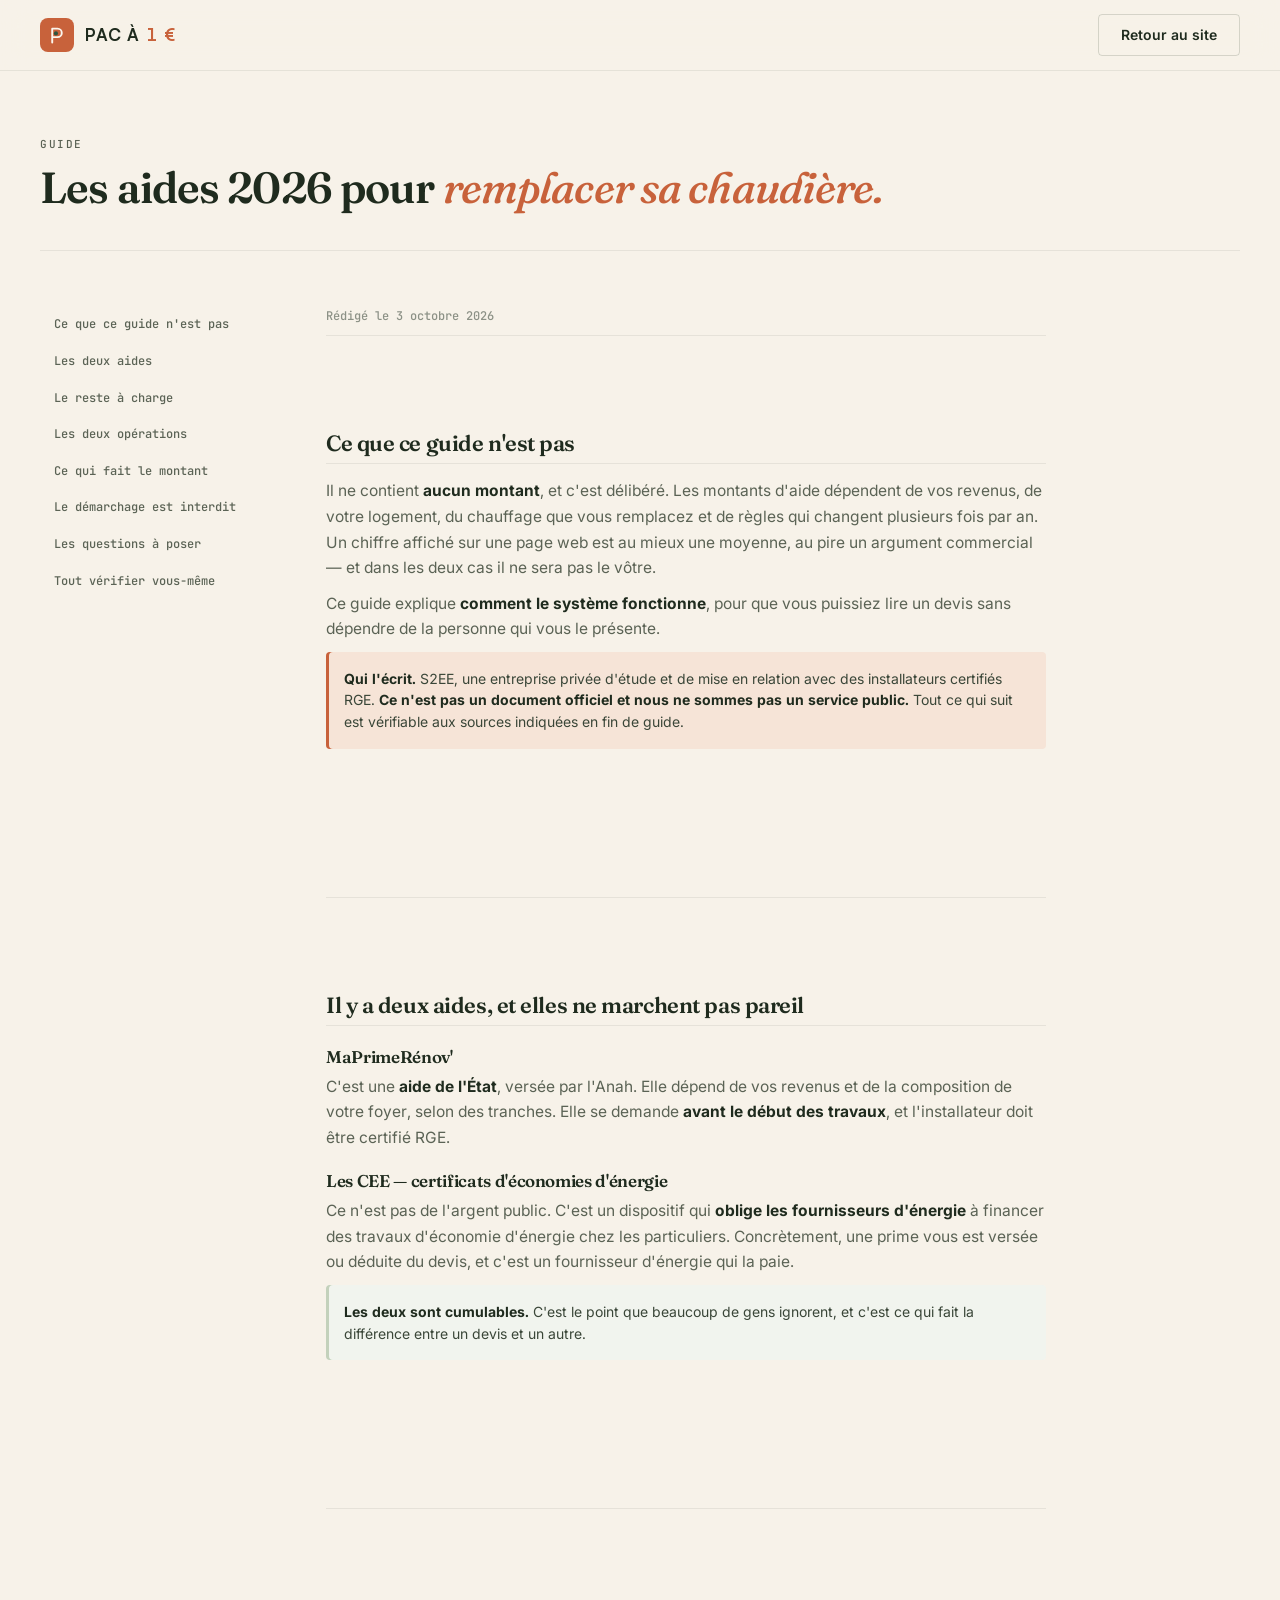
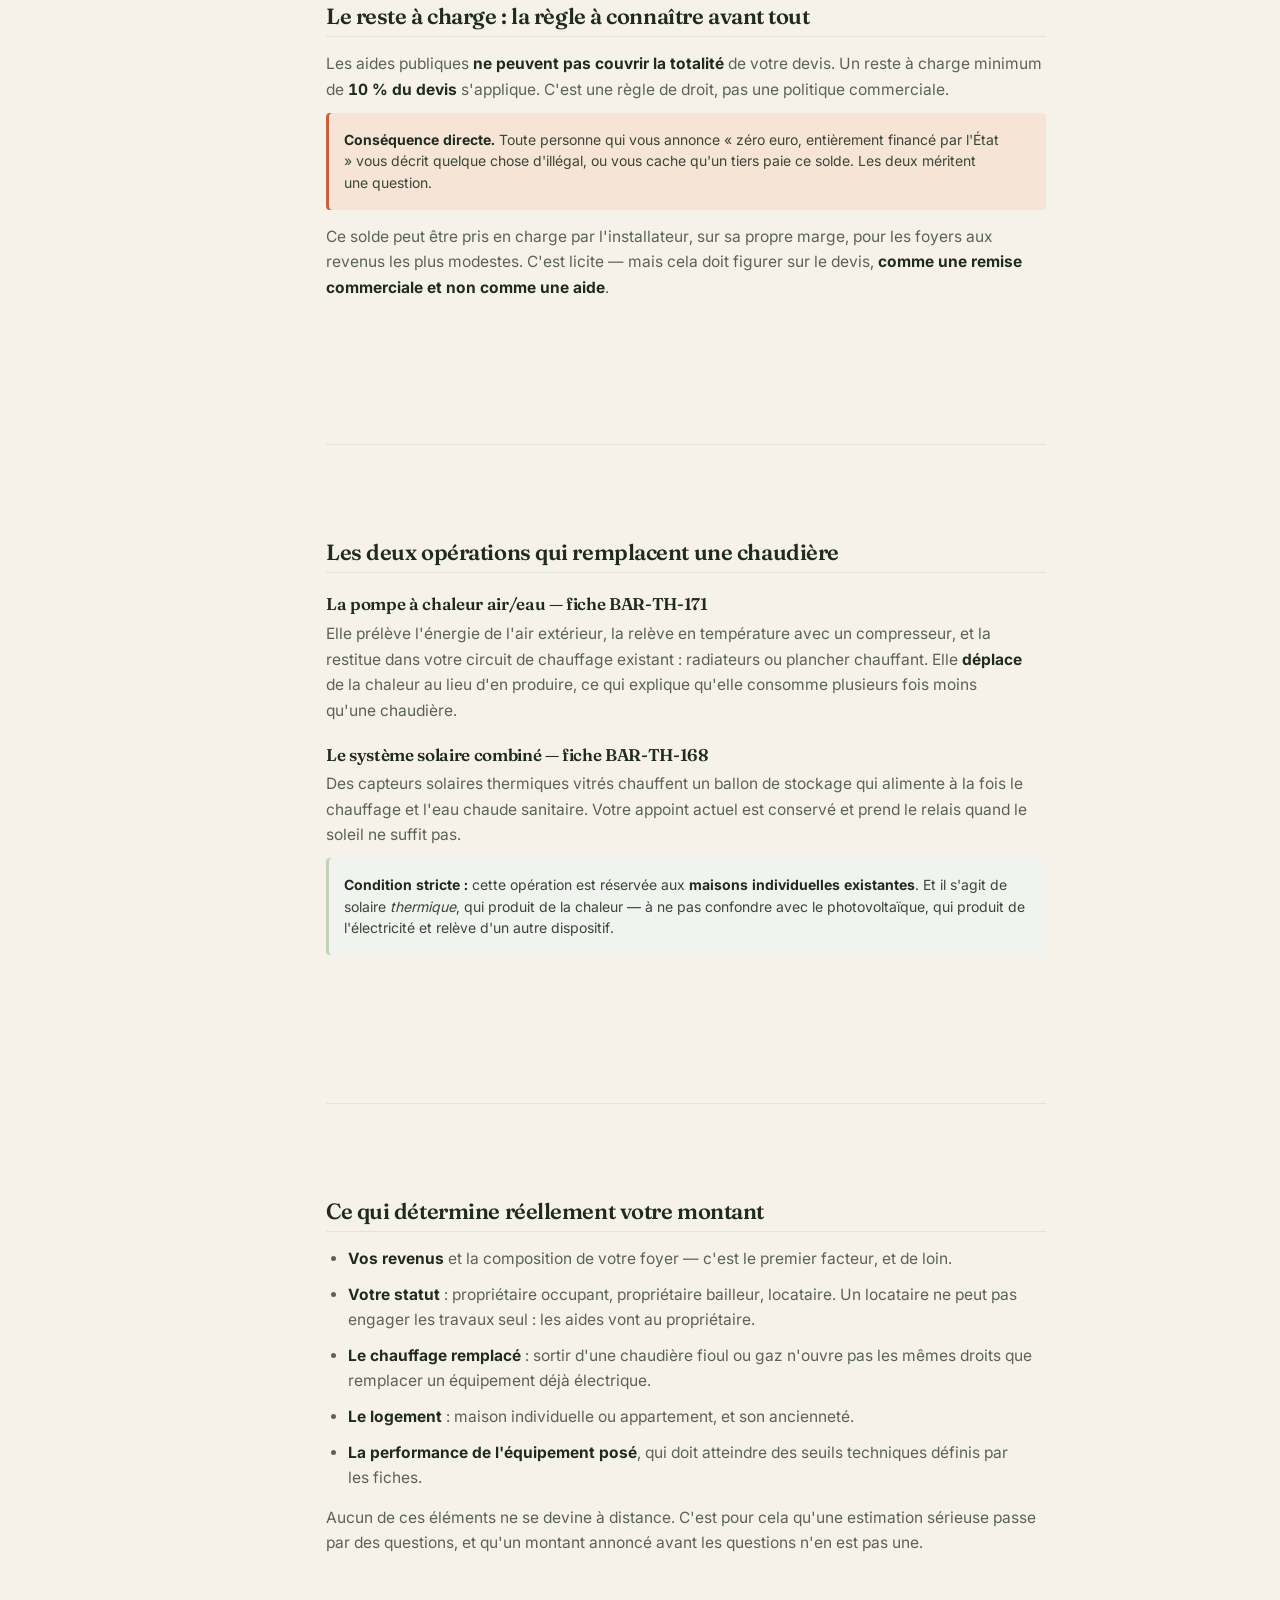
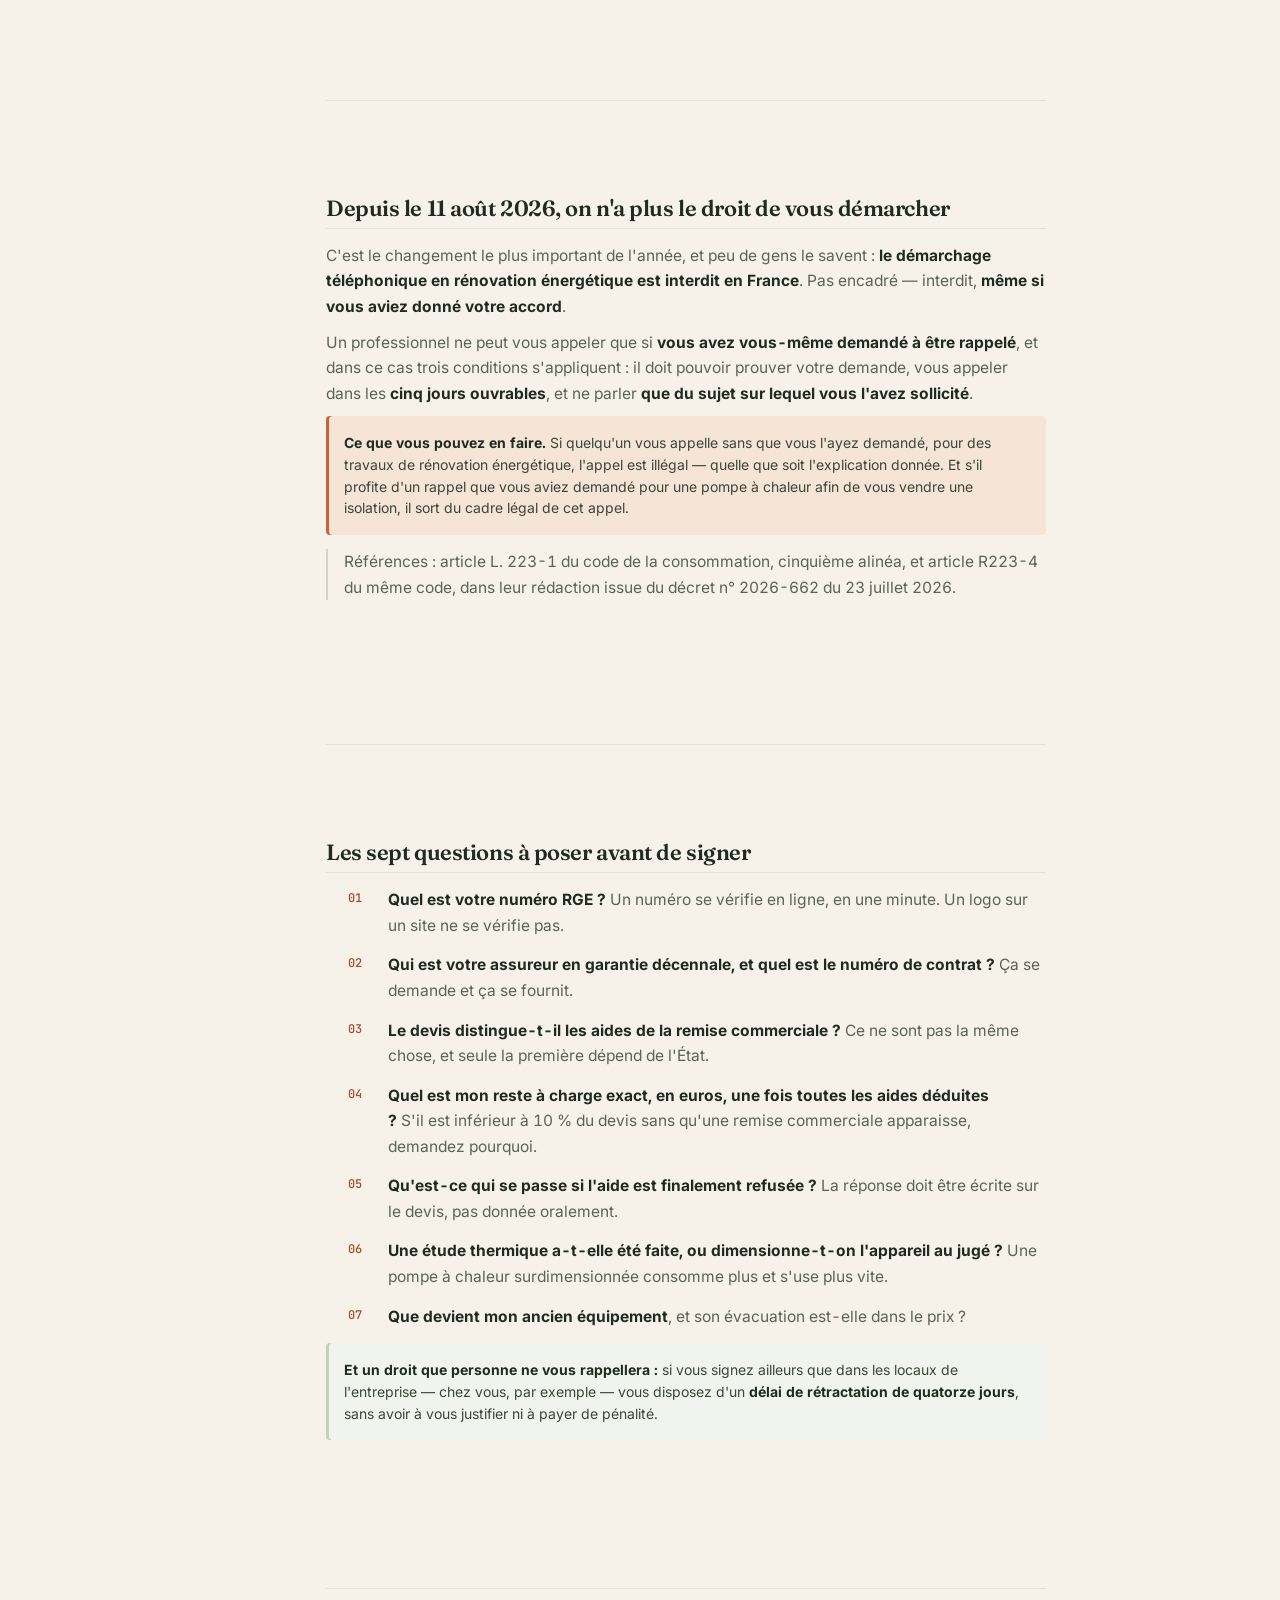
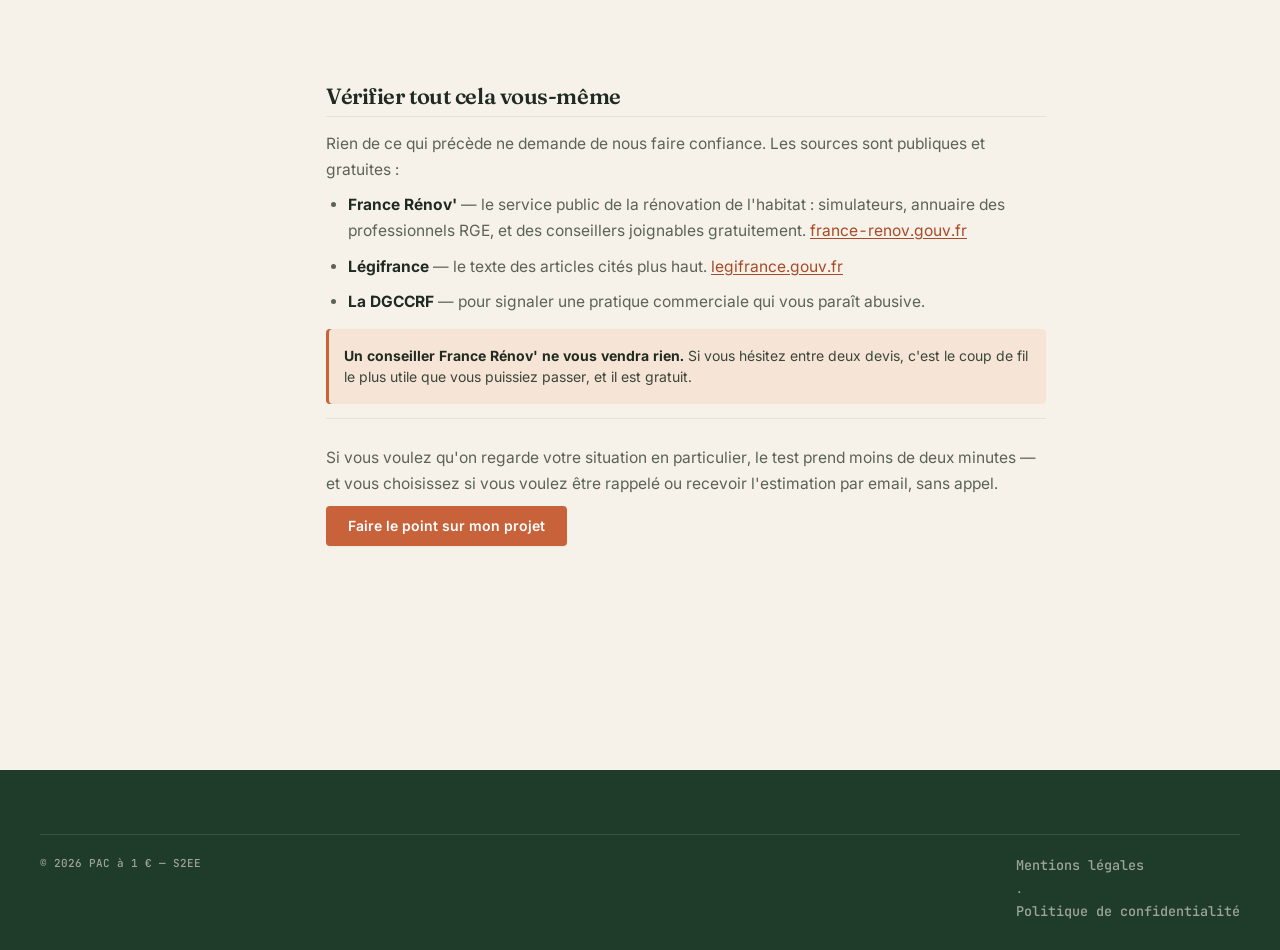
==== commit 04f35dd2: "style(forms): soften the hard edges, keep the 4px grammar - callouts (state banner, guide, legal pag" ====
--- a/guide-aides-2026.html
+++ b/guide-aides-2026.html
@@ -24,20 +24,20 @@
   .doc ul,.doc ol{padding-left:22px;margin:0 0 14px}
   .doc strong{color:var(--ink-900)}
   .doc a.inline{color:var(--terra-700);text-decoration:underline;text-underline-offset:2px}
-  .aside{border-left:3px solid var(--terra-500);background:var(--terra-100);border-radius:0 var(--radius-card) var(--radius-card) 0;padding:16px 18px;font-size:14px;color:var(--ink-700);margin:0 0 14px}
-  .calme{border-left:3px solid var(--sage-300);background:var(--sage-50);border-radius:0 var(--radius-card) var(--radius-card) 0;padding:16px 18px;font-size:14px;color:var(--ink-700);margin:0 0 14px}
+  .aside{box-shadow:inset 3px 0 0 var(--terra-500);background:var(--terra-100);border-radius:var(--radius-card);padding:16px 18px;font-size:14px;color:var(--ink-700);margin:0 0 14px}
+  .calme{box-shadow:inset 3px 0 0 var(--sage-300);background:var(--sage-50);border-radius:var(--radius-card);padding:16px 18px;font-size:14px;color:var(--ink-700);margin:0 0 14px}
   .qlist{counter-reset:q;list-style:none;padding:0}
   .qlist li{counter-increment:q;position:relative;padding-left:40px;margin-bottom:14px}
   .qlist li::before{content:counter(q,decimal-leading-zero);position:absolute;left:0;top:2px;font-family:var(--font-mono);font-size:12px;color:var(--terra-700)}
   .retrait{font-size:14px;color:var(--ink-500);border-left:2px solid var(--border-strong);padding-left:16px;margin-top:14px}
   .cta-end{border-top:1px solid var(--border);padding-top:26px;margin-top:10px}
-  @media (max-width:860px){.lp-wrap{grid-template-columns:1fr;gap:24px}.toc{position:static;flex-direction:row;flex-wrap:wrap}}
+  @media (max-width:53.75em){.lp-wrap{grid-template-columns:1fr;gap:24px}.toc{position:static;flex-direction:row;flex-wrap:wrap}}
 </style>
 </head>
 <body>
 <header class="hdr solid"><div class="wrap hdr-inner">
-  <a class="logo" href="index.html"><img src="assets/seal.svg" alt="" /><span class="wm">PAC à <b>1 €</b></span></a>
-  <a class="btn btn-secondary" href="index.html">Retour au site</a>
+  <a class="logo" href="/"><img src="assets/seal.svg" alt="" /><span class="wm">PAC à <b>1 €</b></span></a>
+  <a class="btn btn-secondary" href="/">Retour au site</a>
 </div></header>
 
 <main>
@@ -139,7 +139,7 @@
 
       <div class="cta-end">
         <p>Si vous voulez qu'on regarde votre situation en particulier, le test prend moins de deux minutes — et vous choisissez si vous voulez être rappelé ou recevoir l'estimation par email, sans appel.</p>
-        <a class="btn btn-primary" href="index.html#formulaire">Faire le point sur mon projet</a>
+        <a class="btn btn-primary" href="/#formulaire">Faire le point sur mon projet</a>
       </div>
     </section>
   </div>
@@ -148,7 +148,7 @@
 
 <footer class="footer"><div class="wrap footer-bottom">
   <span>© <span id="y"></span> PAC à 1 € — S2EE</span>
-  <span><a href="mentions-legales.html" style="color:rgba(242,237,227,.6)">Mentions légales</a> · <a href="politique-confidentialite.html" style="color:rgba(242,237,227,.6)">Politique de confidentialité</a></span>
+  <span><a href="/mentions-legales" style="color:rgba(242,237,227,.6)">Mentions légales</a> · <a href="/politique-confidentialite" style="color:rgba(242,237,227,.6)">Politique de confidentialité</a></span>
 </div></footer>
 <script>document.getElementById('y').textContent=new Date().getFullYear();</script>
 </body>
--- a/styles.css
+++ b/styles.css
@@ -151,7 +151,7 @@
 .grat-left{display:flex;flex-direction:column;align-items:flex-start;gap:26px}
 .grat-stamp{display:inline-flex;flex-direction:column;align-items:center;padding:14px 22px 12px;background:var(--terra-500);
   color:var(--ivory-50);border-radius:var(--radius-card);text-transform:uppercase;font-weight:500;font-size:13px;line-height:1.3;
-  transform:rotate(-2deg);box-shadow:0 2px 0 rgba(0,0,0,.06);animation:breathe 4.2s ease-in-out infinite}
+  transform:rotate(-2deg);box-shadow:0 1px 2px rgba(31,43,30,.08),0 10px 20px -12px rgba(166,74,40,.45);animation:breathe 4.2s ease-in-out infinite}
 @keyframes breathe{0%,100%{transform:rotate(-2deg) scale(1)}50%{transform:rotate(-2deg) scale(1.025)}}
 .grat-stamp .top{font-family:var(--font-title);font-style:italic;font-weight:500;font-size:2rem;letter-spacing:-1px;text-transform:none}
 .grat-stamp .rule{width:56px;height:1px;background:rgba(242,237,227,.55);margin:4px 0 6px}
@@ -200,10 +200,10 @@
    ========================================================================= */
 .mech{display:grid;grid-template-columns:repeat(4,1fr);gap:30px;margin-top:54px;position:relative;padding-top:14px}
 .mech::before{content:"";position:absolute;top:0;left:0;height:1px;width:100%;background:var(--border)}
-.mech::after{content:"";position:absolute;top:0;left:0;height:2px;width:0;background:var(--terra-500);transition:width 1400ms cubic-bezier(.65,0,.35,1) 220ms}
+.mech::after{content:"";position:absolute;top:0;left:0;height:2px;width:0;border-radius:2px;background:var(--terra-500);transition:width 1400ms cubic-bezier(.65,0,.35,1) 220ms}
 .mech.in::after{width:100%}
 .step{padding-top:22px;position:relative;transition:transform 300ms var(--ease)}
-.step::before{content:"";position:absolute;top:-1px;left:0;width:0;height:2px;background:var(--terra-500);transition:width 420ms var(--ease)}
+.step::before{content:"";position:absolute;top:-1px;left:0;width:0;height:2px;border-radius:2px;background:var(--terra-500);transition:width 420ms var(--ease)}
 .step:hover{transform:translateY(-2px)} .step:hover::before{width:32px}
 .step .num{font-family:var(--font-mono);font-size:11px;letter-spacing:.14em;text-transform:uppercase;color:var(--sage-700);margin-bottom:14px;transition:color 240ms}
 .step:hover .num{color:var(--terra-500)}
@@ -337,7 +337,7 @@
 /* ---- sticky CTA mobile ---- */
 .sticky-cta{position:fixed;left:0;right:0;bottom:0;z-index:40;display:none;gap:10px;padding:10px 14px;
   padding-bottom:calc(10px + env(safe-area-inset-bottom));background:rgba(247,242,233,.96);backdrop-filter:blur(12px);
-  border-top:1px solid var(--border-strong);transform:translateY(110%);transition:transform 320ms var(--ease)}
+  border-top:1px solid var(--border);box-shadow:0 -10px 24px -18px rgba(31,43,30,.35);transform:translateY(calc(100% + 24px));transition:transform 320ms var(--ease)}
 .sticky-cta.on{transform:none}
 .sticky-cta .btn{flex:1;justify-content:center;padding:13px 10px}
 .sticky-cta .btn-secondary{background:#fff;flex:0 0 auto;min-width:34%}
@@ -345,7 +345,7 @@
 /* =========================================================================
    RESPONSIVE
    ========================================================================= */
-@media (max-width:980px){
+@media (max-width:61.25em){
   nav.primary{display:none}
   .hero{min-height:92vh;min-height:92svh}
   .hero::after{background:linear-gradient(0deg,rgba(20,40,28,.62),rgba(20,40,28,.14) 46%,transparent 72%)}
@@ -357,10 +357,10 @@
   .proof-grid{grid-template-columns:1fr;gap:36px}
   .form-wrap{grid-template-columns:1fr;gap:34px}
 }
-@media (max-width:980px){
+@media (max-width:61.25em){
   .sticky-cta{display:flex}
 }
-@media (max-width:600px){
+@media (max-width:37.5em){
   .sol-media{border-right:0;border-bottom:1px solid var(--border);padding:20px}
   .sol-grid{grid-template-columns:1fr}
   section{padding:60px 0}
@@ -372,8 +372,19 @@
   .hero-ctas{flex-direction:column;align-items:stretch} .btn{justify-content:center}
   .qs-opts{flex-direction:column;align-items:stretch}
 }
-@media (max-width:480px){
+@media (max-width:30em){
   .hdr .btn-primary{display:none}
+}
+
+/* Lisibilite des libelles porteurs d'information, sur tout ce qui se tient en main.
+   Point de rupture propre au composant, pas celui de la grille : Marcotte, "content out".
+   Le public vise remplace une chaudiere fioul ou gaz et a majoritairement plus de 50 ans.
+   Les surtitres purement decoratifs (.eyebrow, .num, .code, .sol-tag) restent a 11px
+   pour ne pas aplatir la hierarchie typographique. */
+@media (max-width:56.25em){
+  .hero-phone-l{font-size:12.5px;letter-spacing:.10em}
+  .sol-pillar .k{font-size:12px;letter-spacing:.10em}
+  .qs-label{font-size:12px;letter-spacing:.10em}
 }
 
 /* Added for Form Accessibility */
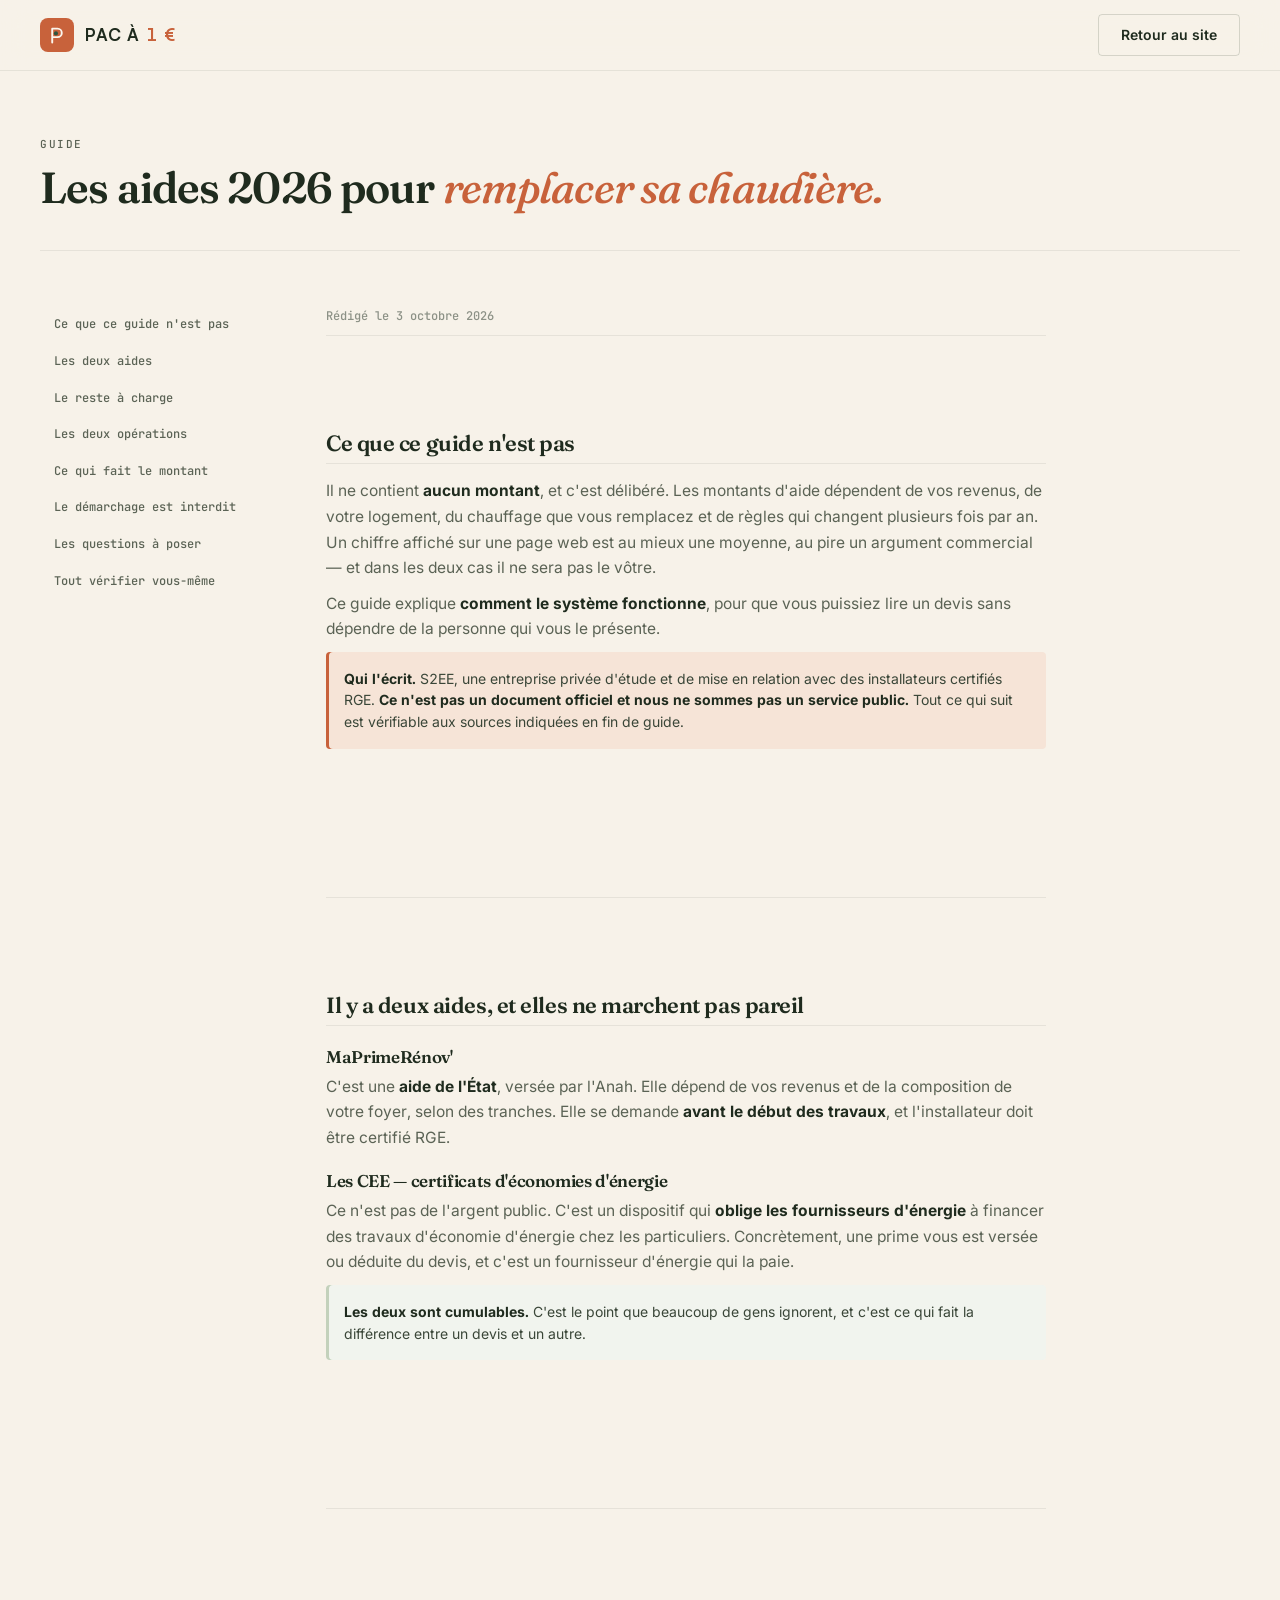
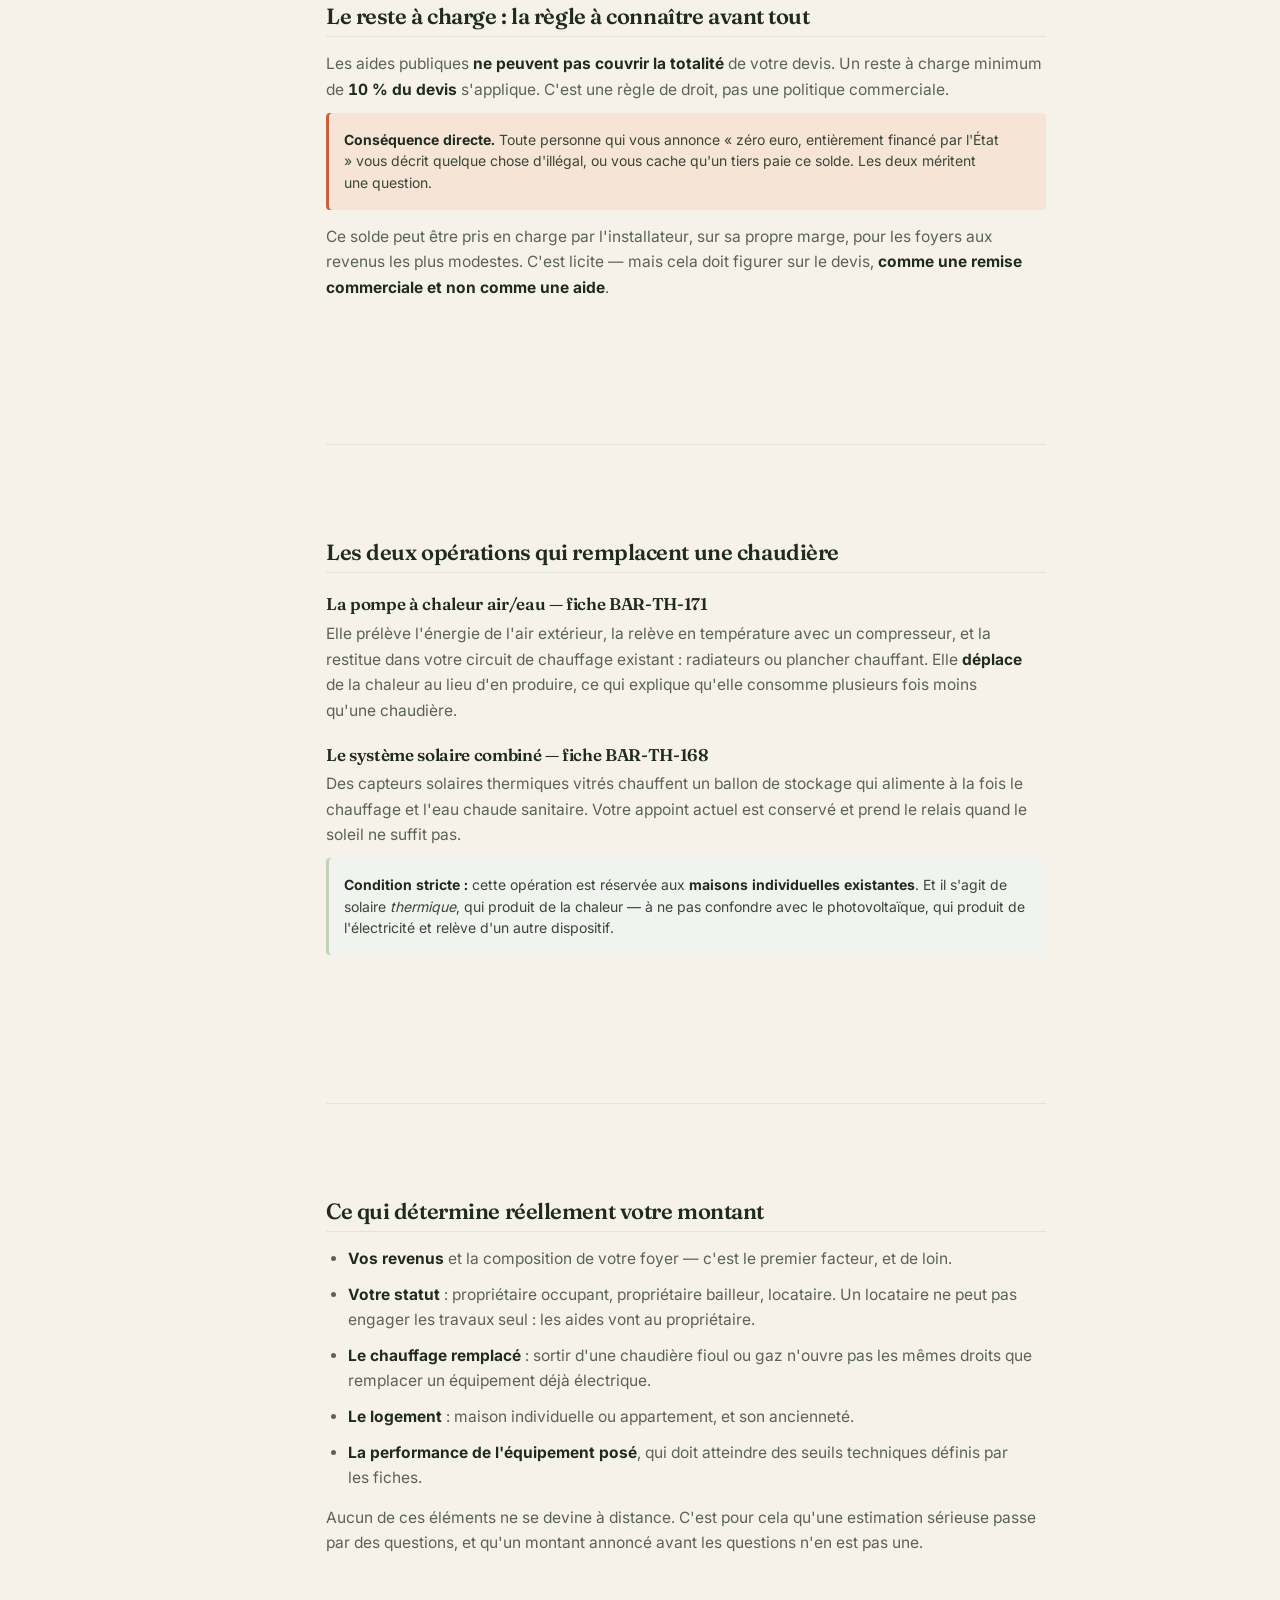
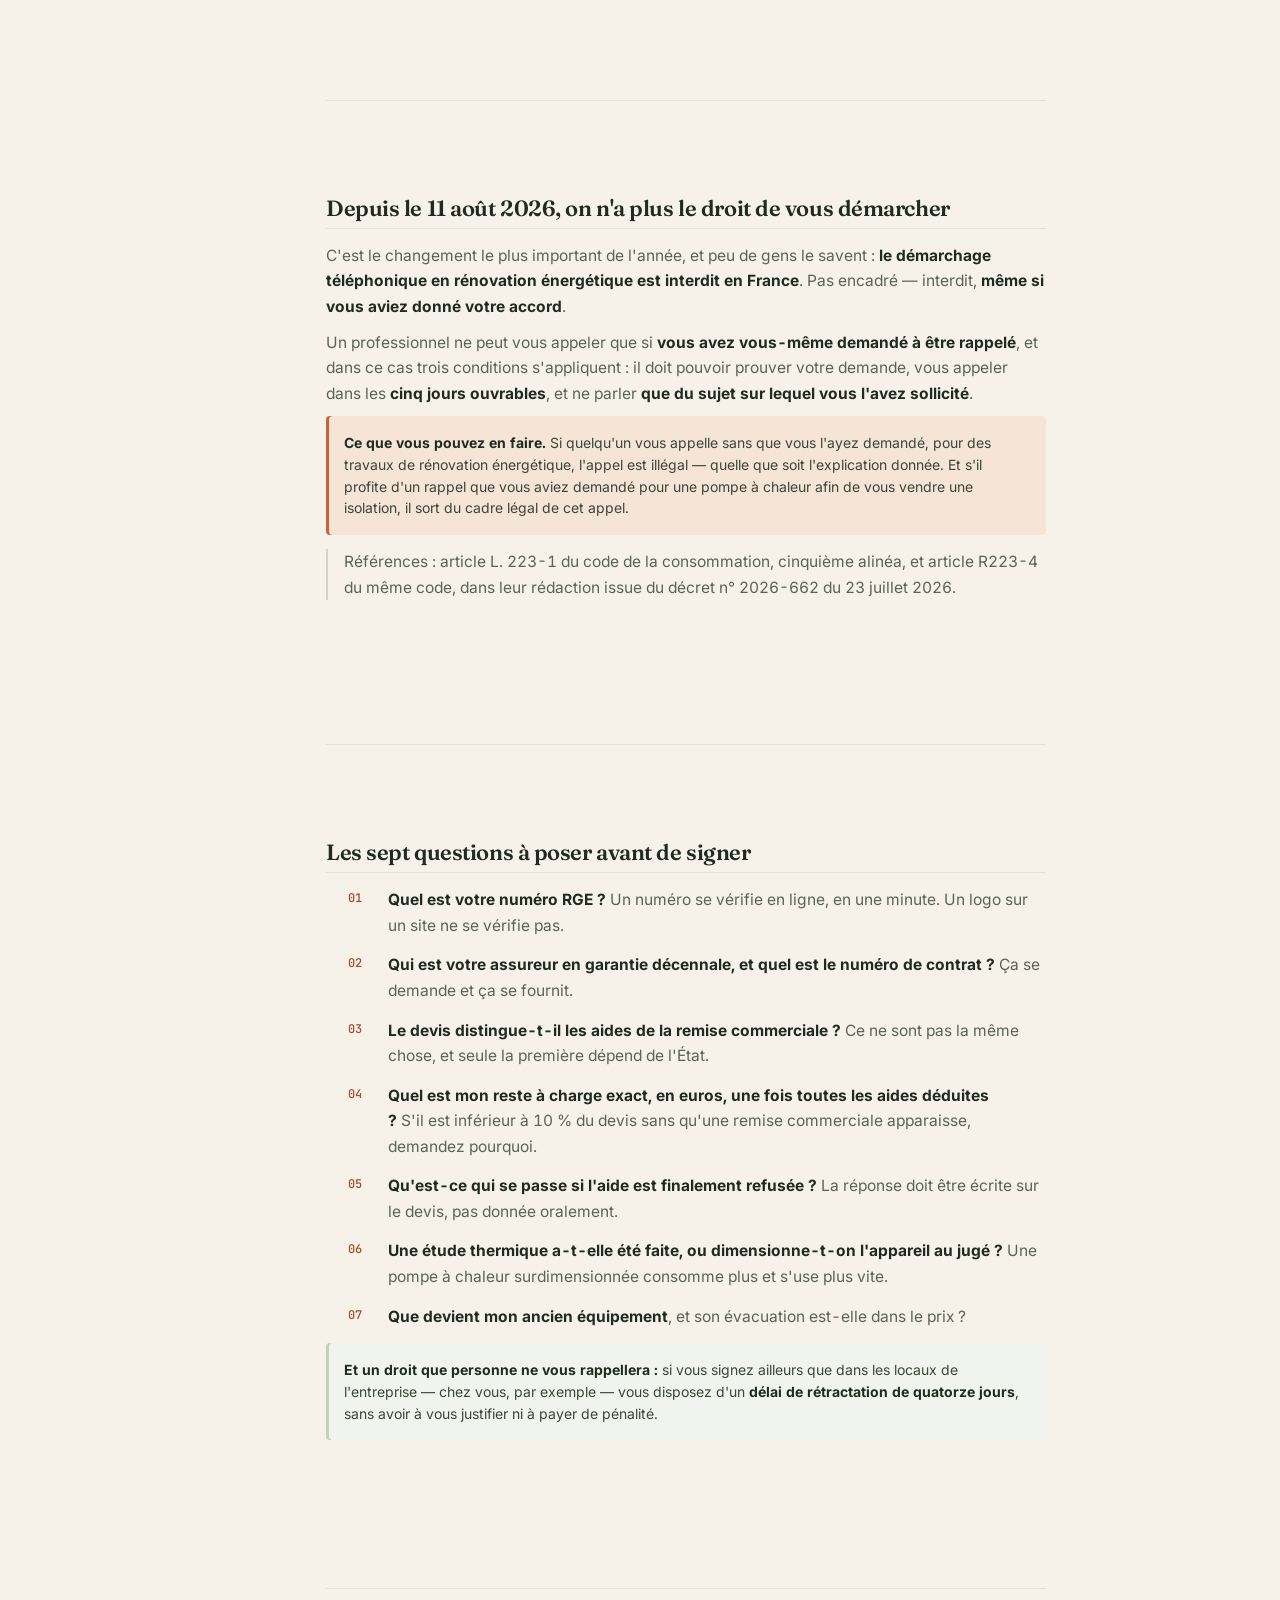
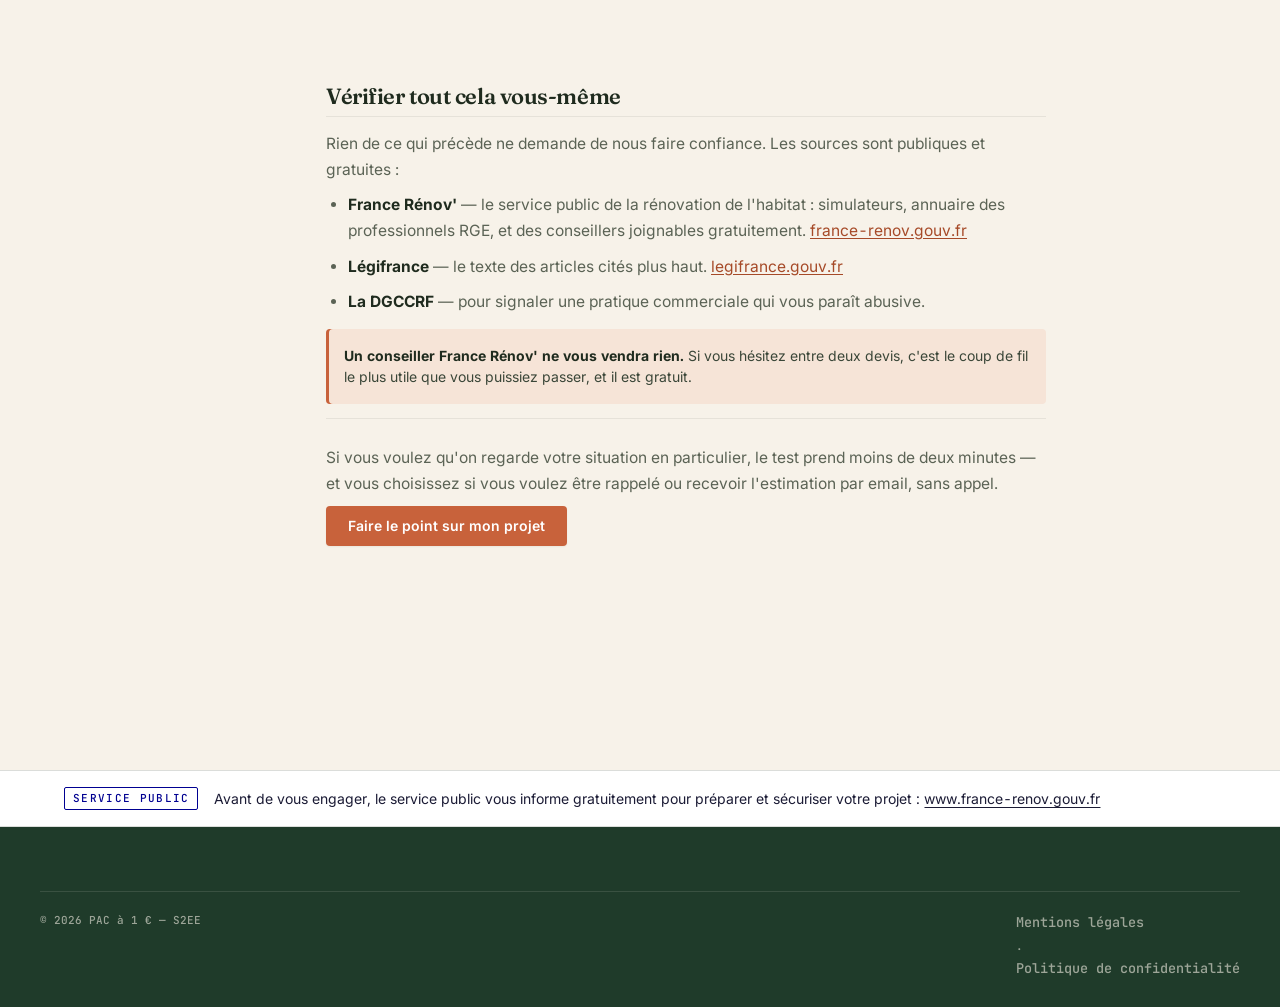
==== commit 30b76510: "fix(legal): add the mandatory France Rénov' notice on every page Arrêté du 7 juillet 2026 (art. L. 1" ====
--- a/guide-aides-2026.html
+++ b/guide-aides-2026.html
@@ -146,6 +146,8 @@
 </div>
 </main>
 
+<!-- France Rénov' : mention obligatoire, arrêté du 7 juillet 2026 (art. L. 122-26 c. conso.) -->
+<aside class="frenov" aria-label="Information du service public France Rénov'"><a href="https://france-renov.gouv.fr/servicepublic" target="_blank" rel="noopener"><span class="frenov-k">Service public</span><span class="frenov-t">Avant de vous engager, le service public vous informe gratuitement pour préparer et sécuriser votre projet : <u>www.france-renov.gouv.fr</u></span></a></aside>
 <footer class="footer"><div class="wrap footer-bottom">
   <span>© <span id="y"></span> PAC à 1 € — S2EE</span>
   <span><a href="/mentions-legales" style="color:rgba(242,237,227,.6)">Mentions légales</a> · <a href="/politique-confidentialite" style="color:rgba(242,237,227,.6)">Politique de confidentialité</a></span>
--- a/styles.css
+++ b/styles.css
@@ -392,3 +392,17 @@
 
 #garanties{background:var(--bg-sunken)}
 
+
+/* ===================== FRANCE RÉNOV' — mention légale =====================
+   Arrêté du 7 juillet 2026 (art. L. 122-26 c. conso.), en vigueur au 1er octobre 2026 :
+   message de l'annexe I mot pour mot, distinct de la publicité (art. 2), lien de redirection
+   vers france-renov.gouv.fr/servicepublic (art. 6). Couleurs neutres, volontairement hors de
+   la palette du site, pour qu'il ne se confonde pas avec le message commercial. */
+.frenov{background:#fff;border-top:1px solid var(--border-strong);border-bottom:1px solid var(--border-strong)}
+.frenov a{display:flex;align-items:center;gap:var(--s4);max-width:var(--maxw);margin:0 auto;padding:var(--s4) var(--s5);color:#1b1b35;text-decoration:none}
+.frenov-k{flex:none;font-family:var(--font-mono);font-size:11px;letter-spacing:.12em;text-transform:uppercase;color:#000091;border:1px solid #000091;border-radius:2px;padding:2px 8px}
+.frenov-t{font-size:14px;line-height:1.5}
+.frenov-t u{text-underline-offset:3px}
+.frenov a:hover .frenov-t u,.frenov a:focus-visible .frenov-t u{text-decoration-thickness:2px}
+.frenov a:focus-visible{outline:2px solid #000091;outline-offset:-4px}
+@media (max-width:40em){.frenov a{flex-direction:column;align-items:flex-start;gap:var(--s2)}}
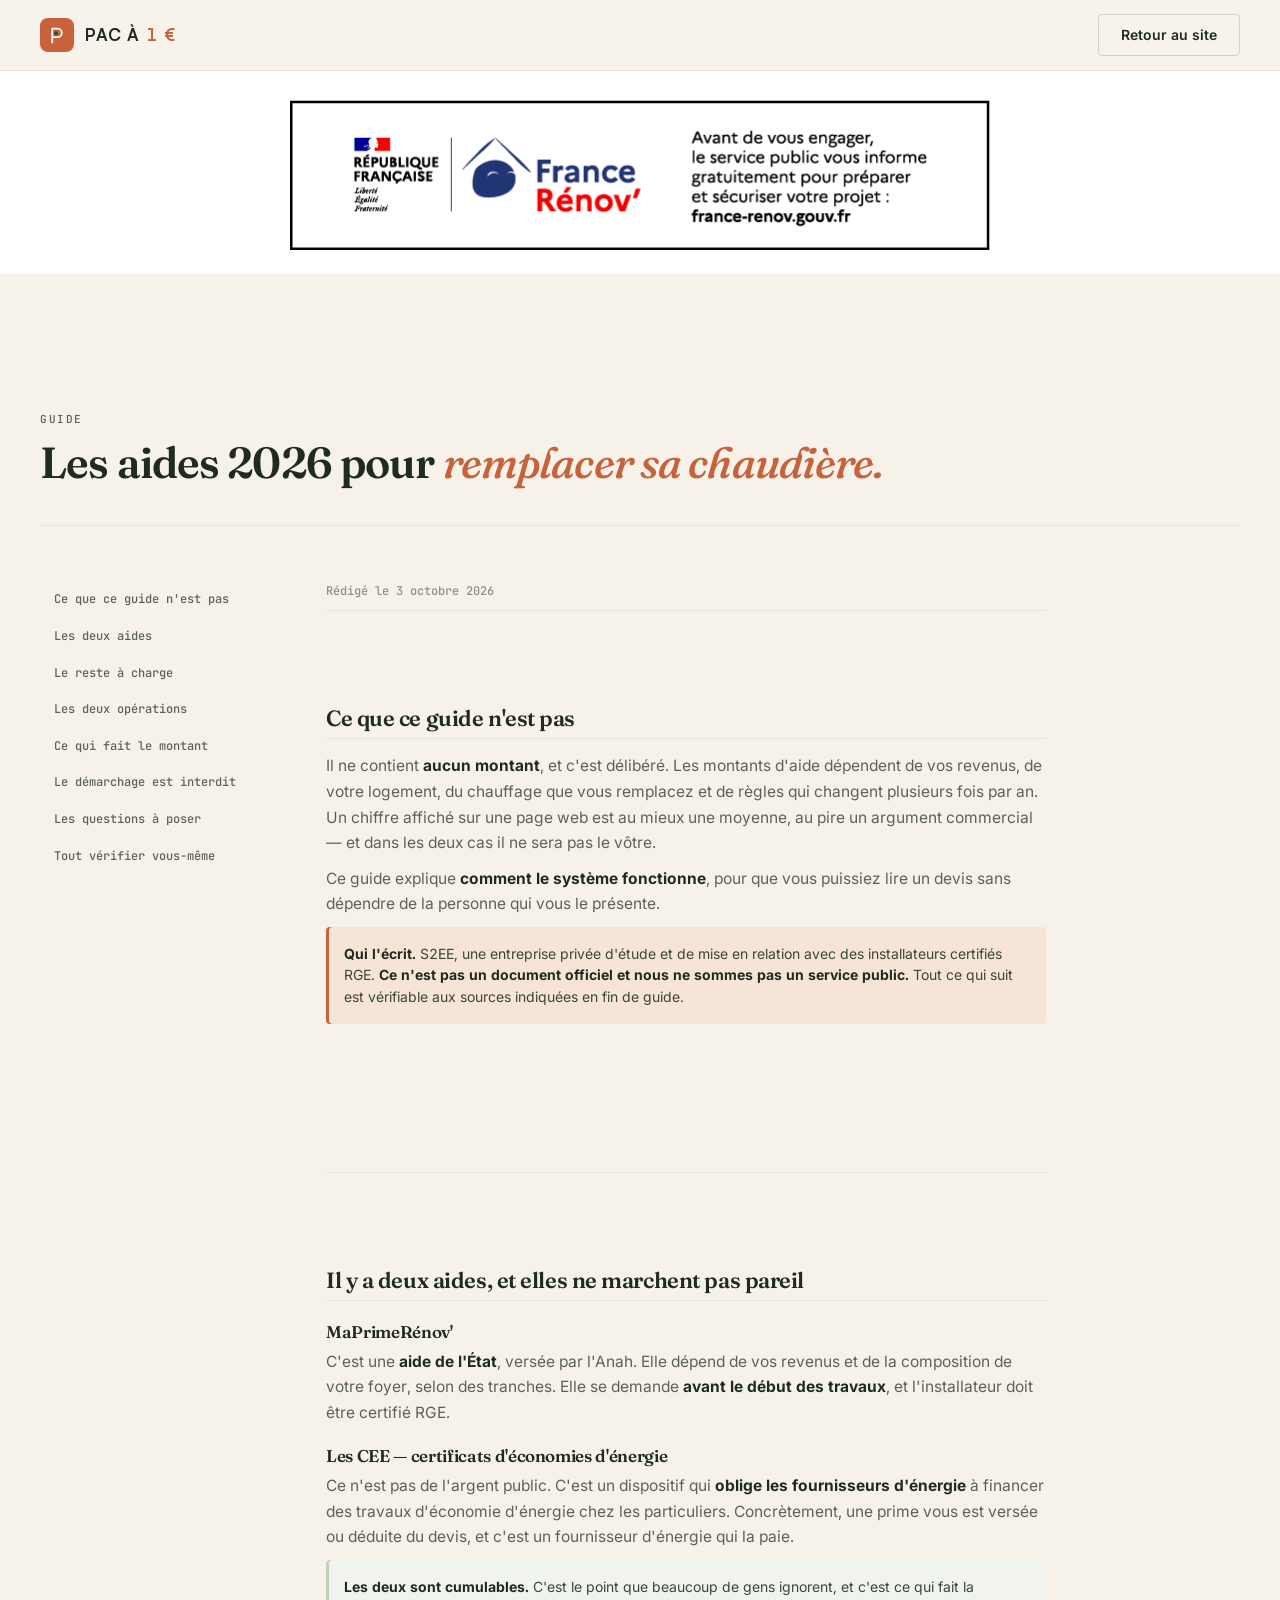
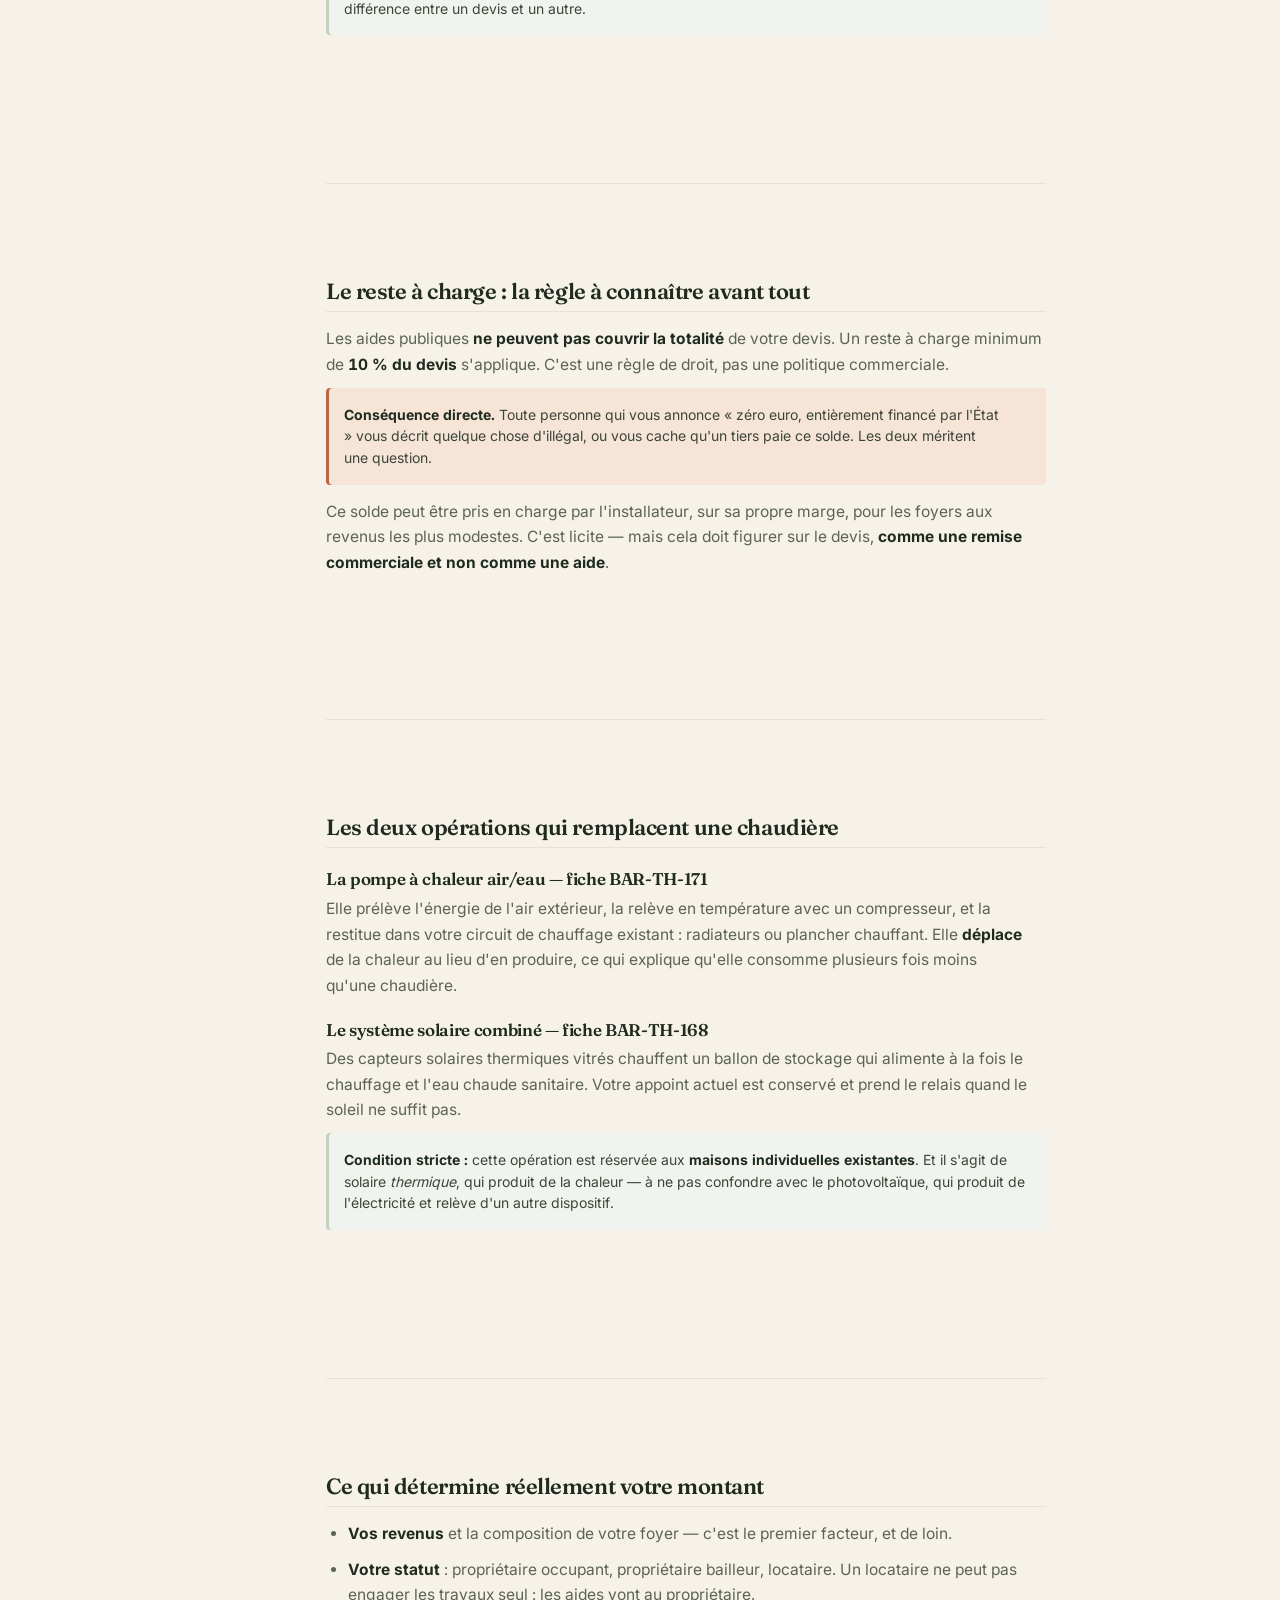
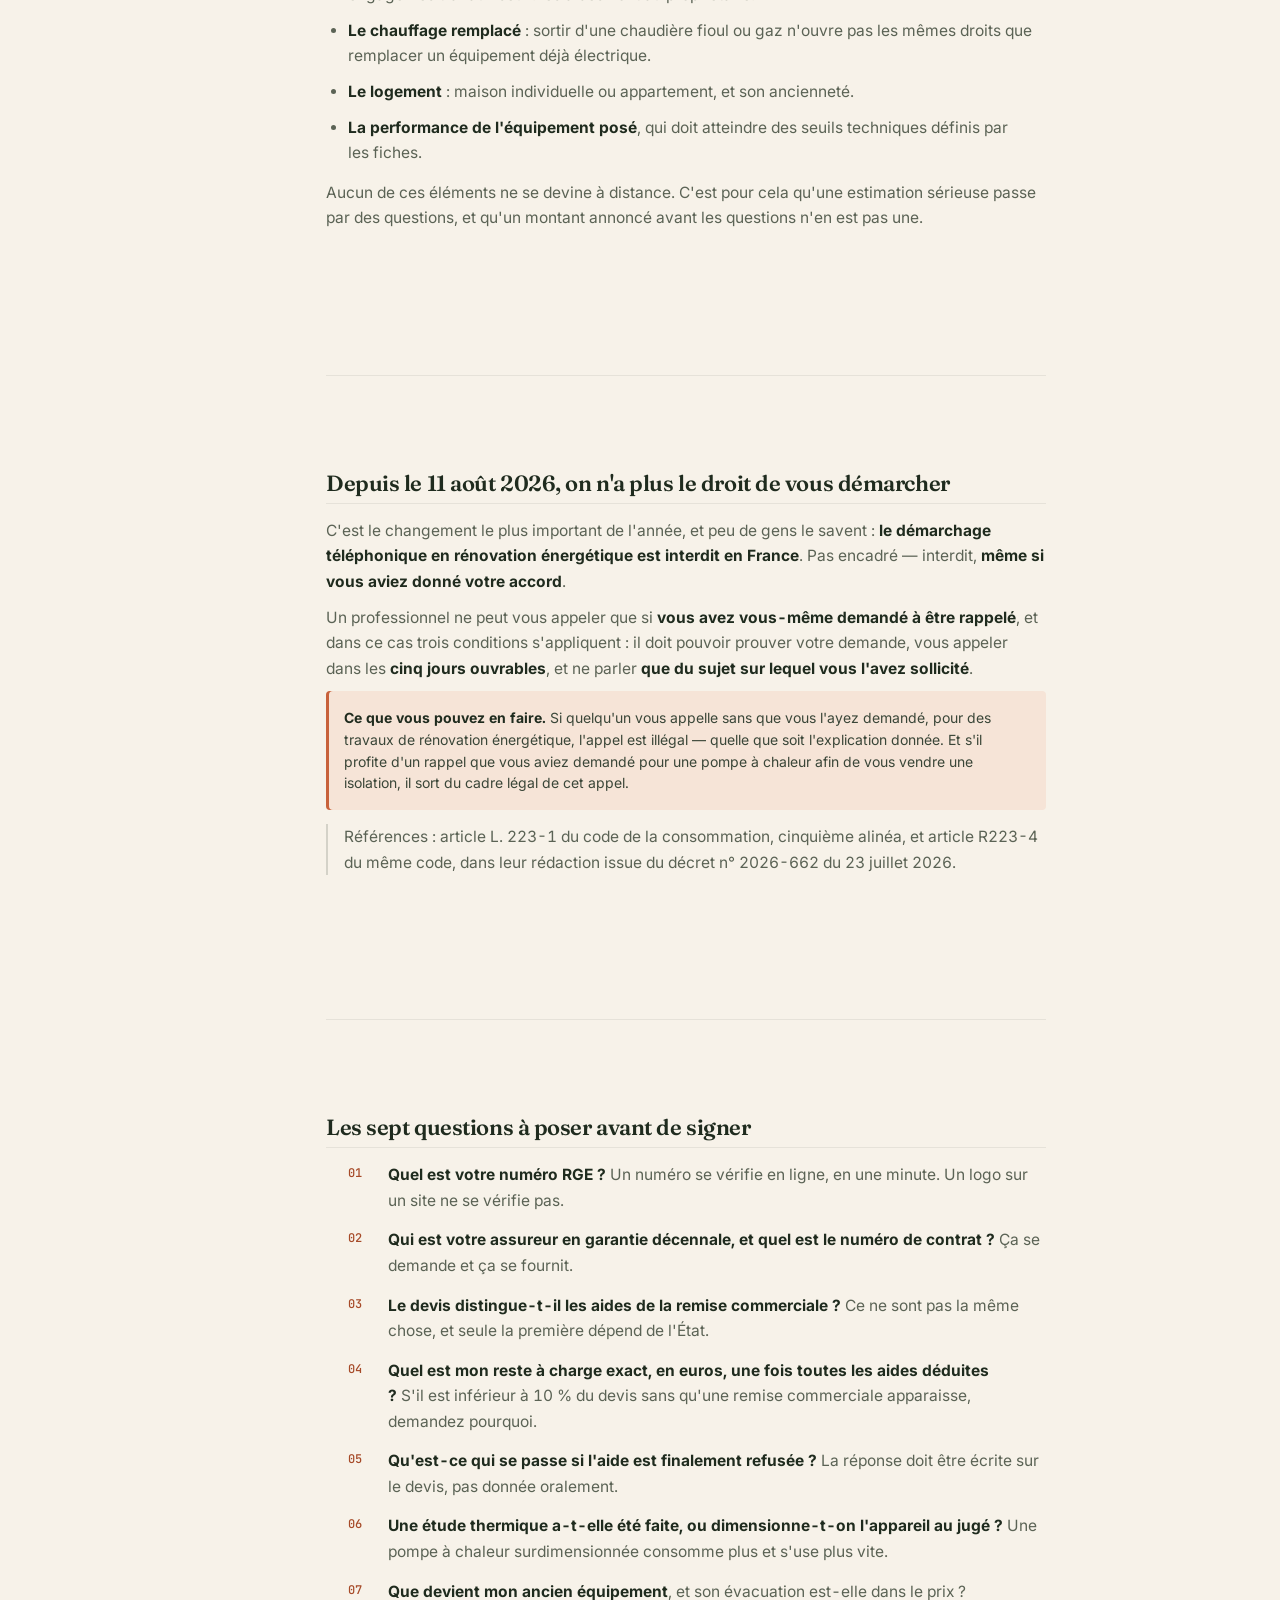
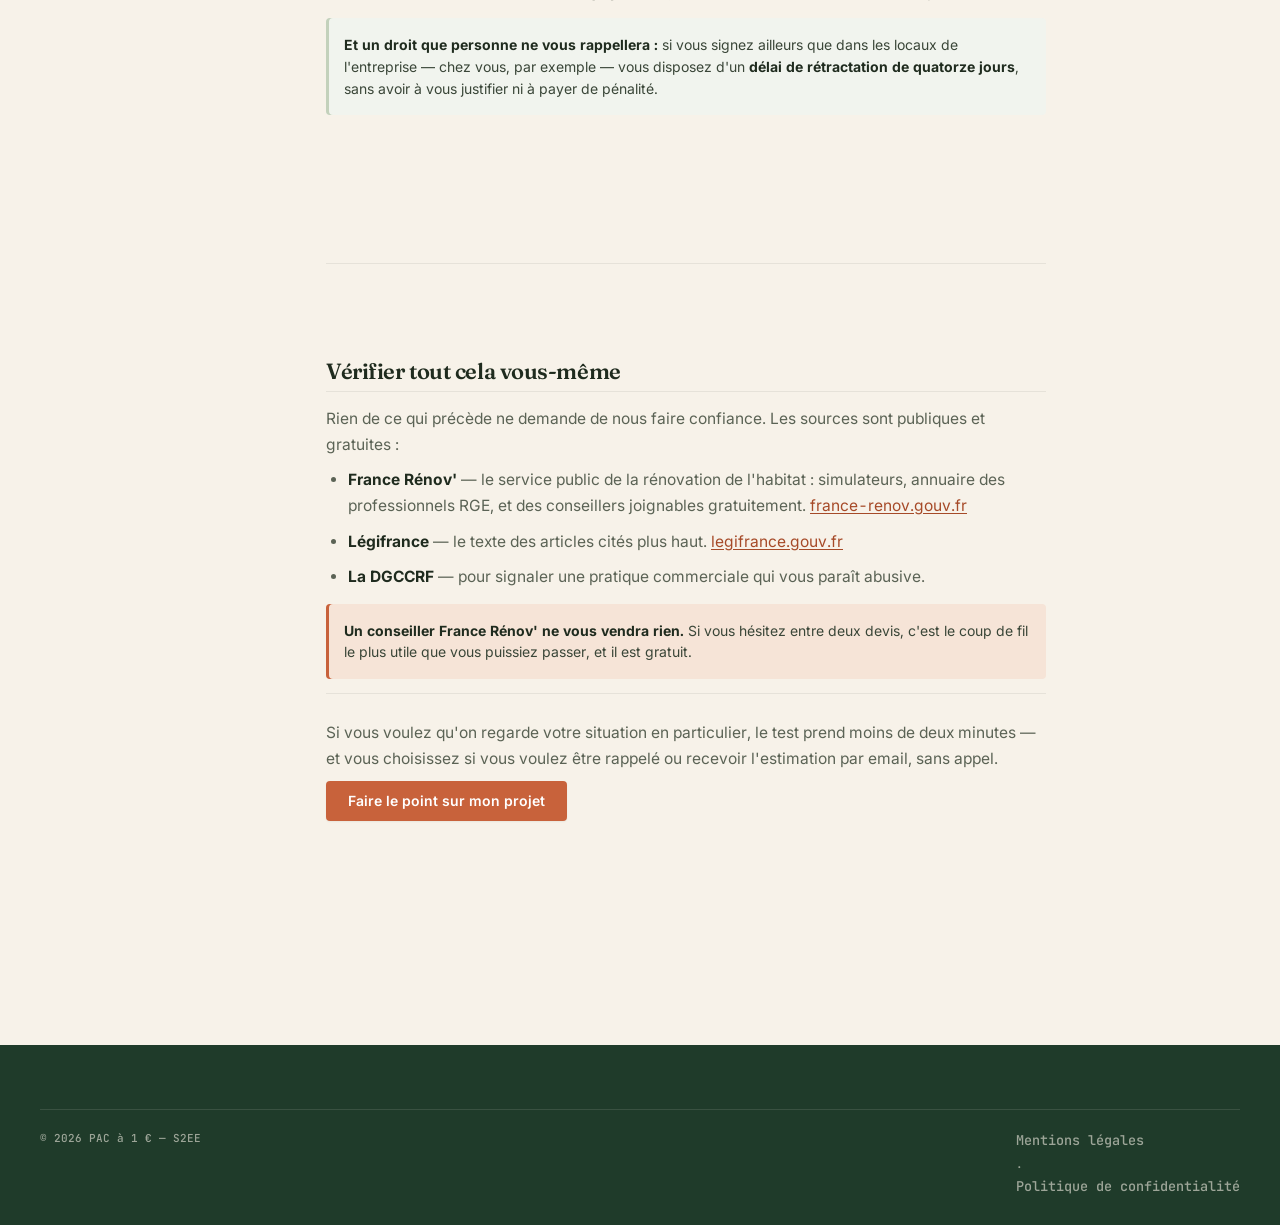
==== commit e79ea71b: "fix(legal): use the official France Rénov' banner from the Anah kit The France Rénov' charter (2026," ====
--- a/guide-aides-2026.html
+++ b/guide-aides-2026.html
@@ -41,6 +41,9 @@
 </div></header>
 
 <main>
+<!-- France Rénov' : encart obligatoire, arrêté du 7 juillet 2026 et charte France Rénov' 2026 -->
+<aside class="frenov" aria-label="Information du service public France Rénov'"><a href="https://france-renov.gouv.fr/servicepublic" target="_blank" rel="noopener"><img class="frenov-desk" src="assets/france-renov/bandeau-700x150.png" srcset="assets/france-renov/bandeau-700x150.png 1x, assets/france-renov/bandeau-1400x300.png 2x" width="700" height="150" alt="République française, France Rénov'. Avant de vous engager, le service public vous informe gratuitement pour préparer et sécuriser votre projet : france-renov.gouv.fr"><span class="frenov-mob" aria-hidden="true"><img src="assets/france-renov/logos-615x289.png" width="615" height="289" alt=""><span>Avant de vous engager,<br>le service public vous informe<br>gratuitement pour préparer<br>et sécuriser votre projet :<br><b>france-renov.gouv.fr</b></span></span></a></aside>
+
 <div class="wrap lp-hero">
   <span class="eyebrow">Guide</span>
   <h1 class="sec-title" style="margin-top:10px">Les aides 2026 pour <span class="it">remplacer sa chaudière.</span></h1>
@@ -146,8 +149,6 @@
 </div>
 </main>
 
-<!-- France Rénov' : mention obligatoire, arrêté du 7 juillet 2026 (art. L. 122-26 c. conso.) -->
-<aside class="frenov" aria-label="Information du service public France Rénov'"><a href="https://france-renov.gouv.fr/servicepublic" target="_blank" rel="noopener"><span class="frenov-k">Service public</span><span class="frenov-t">Avant de vous engager, le service public vous informe gratuitement pour préparer et sécuriser votre projet : <u>www.france-renov.gouv.fr</u></span></a></aside>
 <footer class="footer"><div class="wrap footer-bottom">
   <span>© <span id="y"></span> PAC à 1 € — S2EE</span>
   <span><a href="/mentions-legales" style="color:rgba(242,237,227,.6)">Mentions légales</a> · <a href="/politique-confidentialite" style="color:rgba(242,237,227,.6)">Politique de confidentialité</a></span>
--- a/styles.css
+++ b/styles.css
@@ -393,16 +393,25 @@
 #garanties{background:var(--bg-sunken)}
 
 
-/* ===================== FRANCE RÉNOV' — mention légale =====================
-   Arrêté du 7 juillet 2026 (art. L. 122-26 c. conso.), en vigueur au 1er octobre 2026 :
-   message de l'annexe I mot pour mot, distinct de la publicité (art. 2), lien de redirection
-   vers france-renov.gouv.fr/servicepublic (art. 6). Couleurs neutres, volontairement hors de
-   la palette du site, pour qu'il ne se confonde pas avec le message commercial. */
-.frenov{background:#fff;border-top:1px solid var(--border-strong);border-bottom:1px solid var(--border-strong)}
-.frenov a{display:flex;align-items:center;gap:var(--s4);max-width:var(--maxw);margin:0 auto;padding:var(--s4) var(--s5);color:#1b1b35;text-decoration:none}
-.frenov-k{flex:none;font-family:var(--font-mono);font-size:11px;letter-spacing:.12em;text-transform:uppercase;color:#000091;border:1px solid #000091;border-radius:2px;padding:2px 8px}
-.frenov-t{font-size:14px;line-height:1.5}
-.frenov-t u{text-underline-offset:3px}
-.frenov a:hover .frenov-t u,.frenov a:focus-visible .frenov-t u{text-decoration-thickness:2px}
-.frenov a:focus-visible{outline:2px solid #000091;outline-offset:-4px}
-@media (max-width:40em){.frenov a{flex-direction:column;align-items:flex-start;gap:var(--s2)}}
+/* ===================== FRANCE RÉNOV' — encart obligatoire =====================
+   Arrêté du 7 juillet 2026 (art. L. 122-26 c. conso.) et charte France Rénov' 2026, p. 25 :
+   encart cliquable vers france-renov.gouv.fr/servicepublic, en haut de chaque page qui parle de
+   travaux, 150 px de haut minimum, pleine largeur sur mobile. Sur ordinateur : la bannière PNG
+   officielle du kit, inchangée. Sur mobile : la version HTML que la charte autorise, mêmes logos
+   (recadrés du PNG officiel), Marianne, sauts de ligne de la version 5 lignes (charte p. 9). */
+@font-face{font-family:"Marianne";src:url("fonts/Marianne-Regular.woff2") format("woff2");font-weight:400;font-display:swap}
+@font-face{font-family:"Marianne";src:url("fonts/Marianne-Bold.woff2") format("woff2");font-weight:700;font-display:swap}
+.frenov{background:#fff;padding:var(--s5) var(--s4);border-bottom:1px solid var(--border)}
+.frenov a{display:block;max-width:700px;margin:0 auto;color:#000;text-decoration:none}
+.frenov-desk{display:block;width:700px;height:150px;max-width:none}
+.frenov-mob{display:none}
+/* pages secondaires : l'en-tête est fixe, l'encart ne doit jamais passer dessous (arrêté, art. 2) */
+main>.frenov:first-child{padding-top:calc(76px + var(--s5))}
+.frenov a:focus-visible{outline:3px solid #000091;outline-offset:4px}
+@media (max-width:46em){
+  .frenov{padding:var(--s4) 0}
+  .frenov-desk{display:none}
+  .frenov-mob{display:flex;flex-direction:column;align-items:center;gap:12px;border:3px solid #000;padding:14px 16px 16px;min-height:150px;font-family:"Marianne",Arial,sans-serif;font-size:17px;line-height:1.35;text-align:center}
+  .frenov-mob img{width:220px;height:auto}
+  .frenov-mob b{font-weight:700}
+}
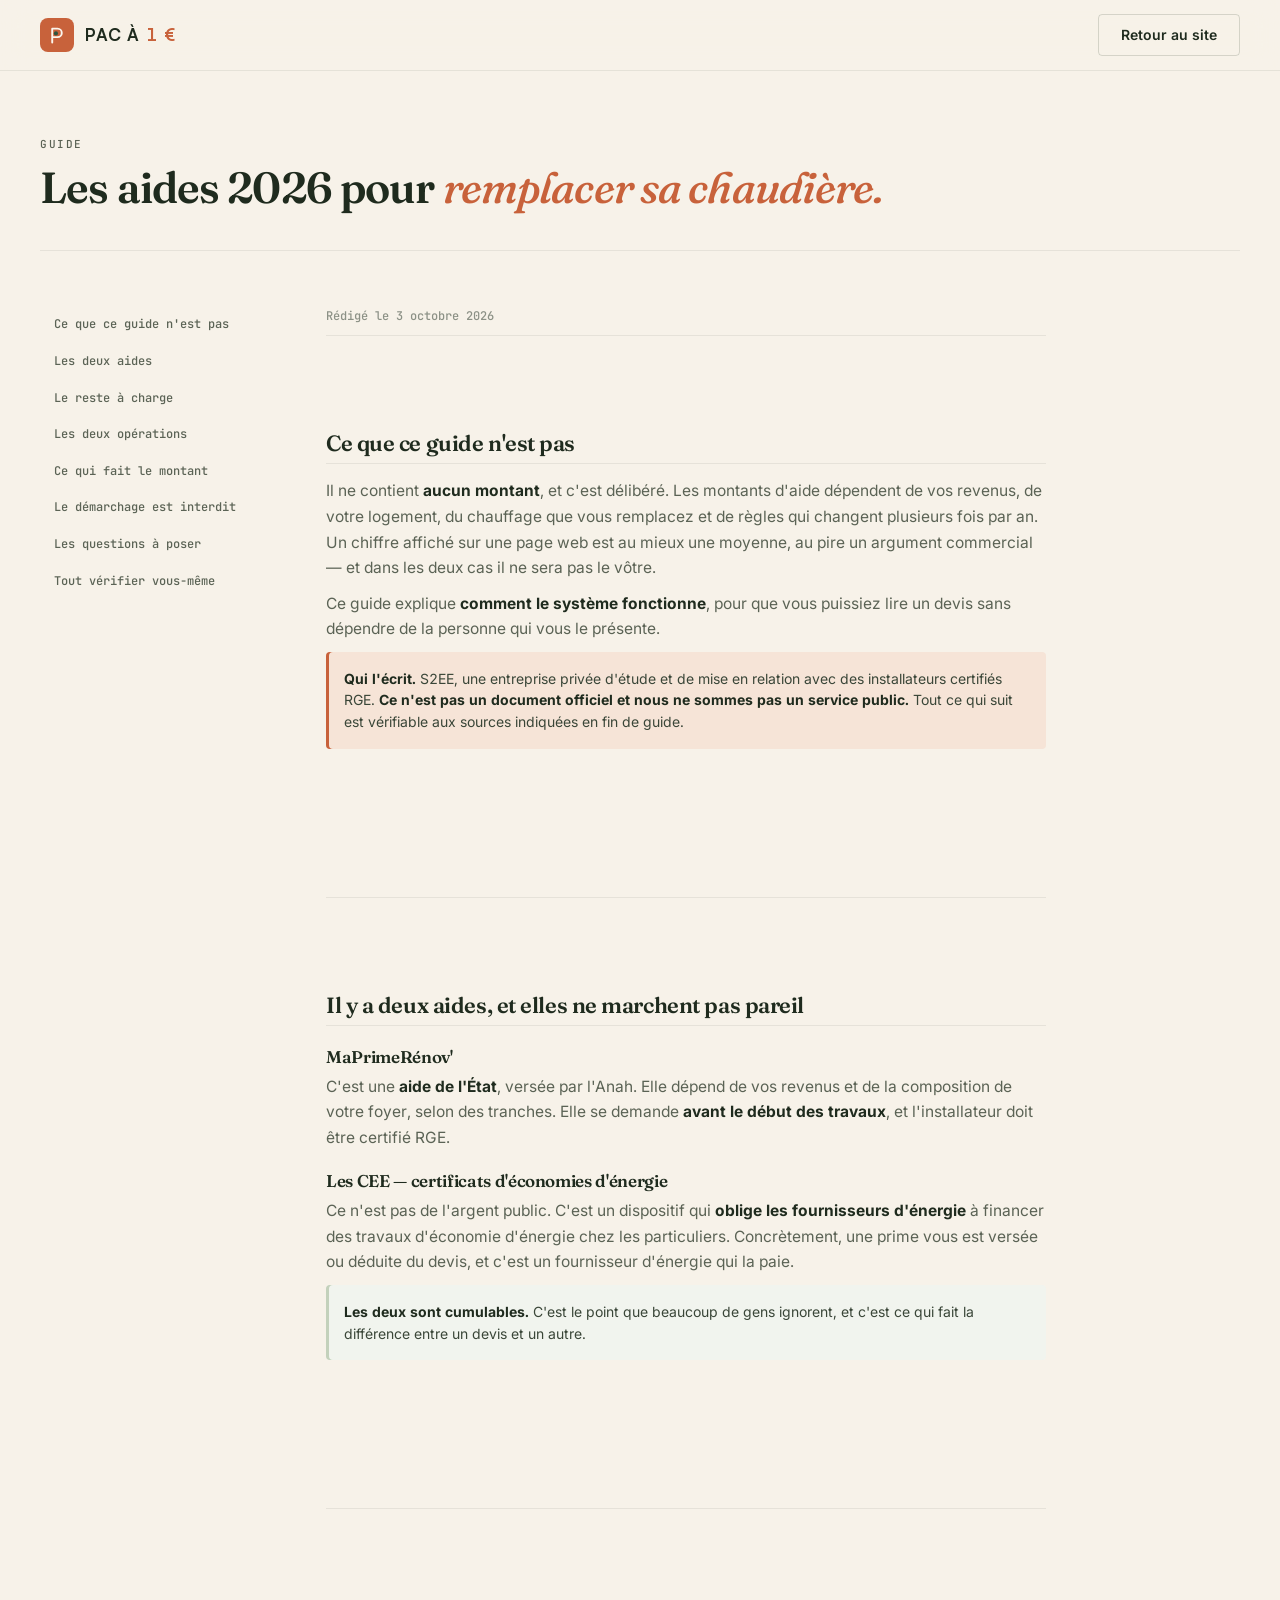
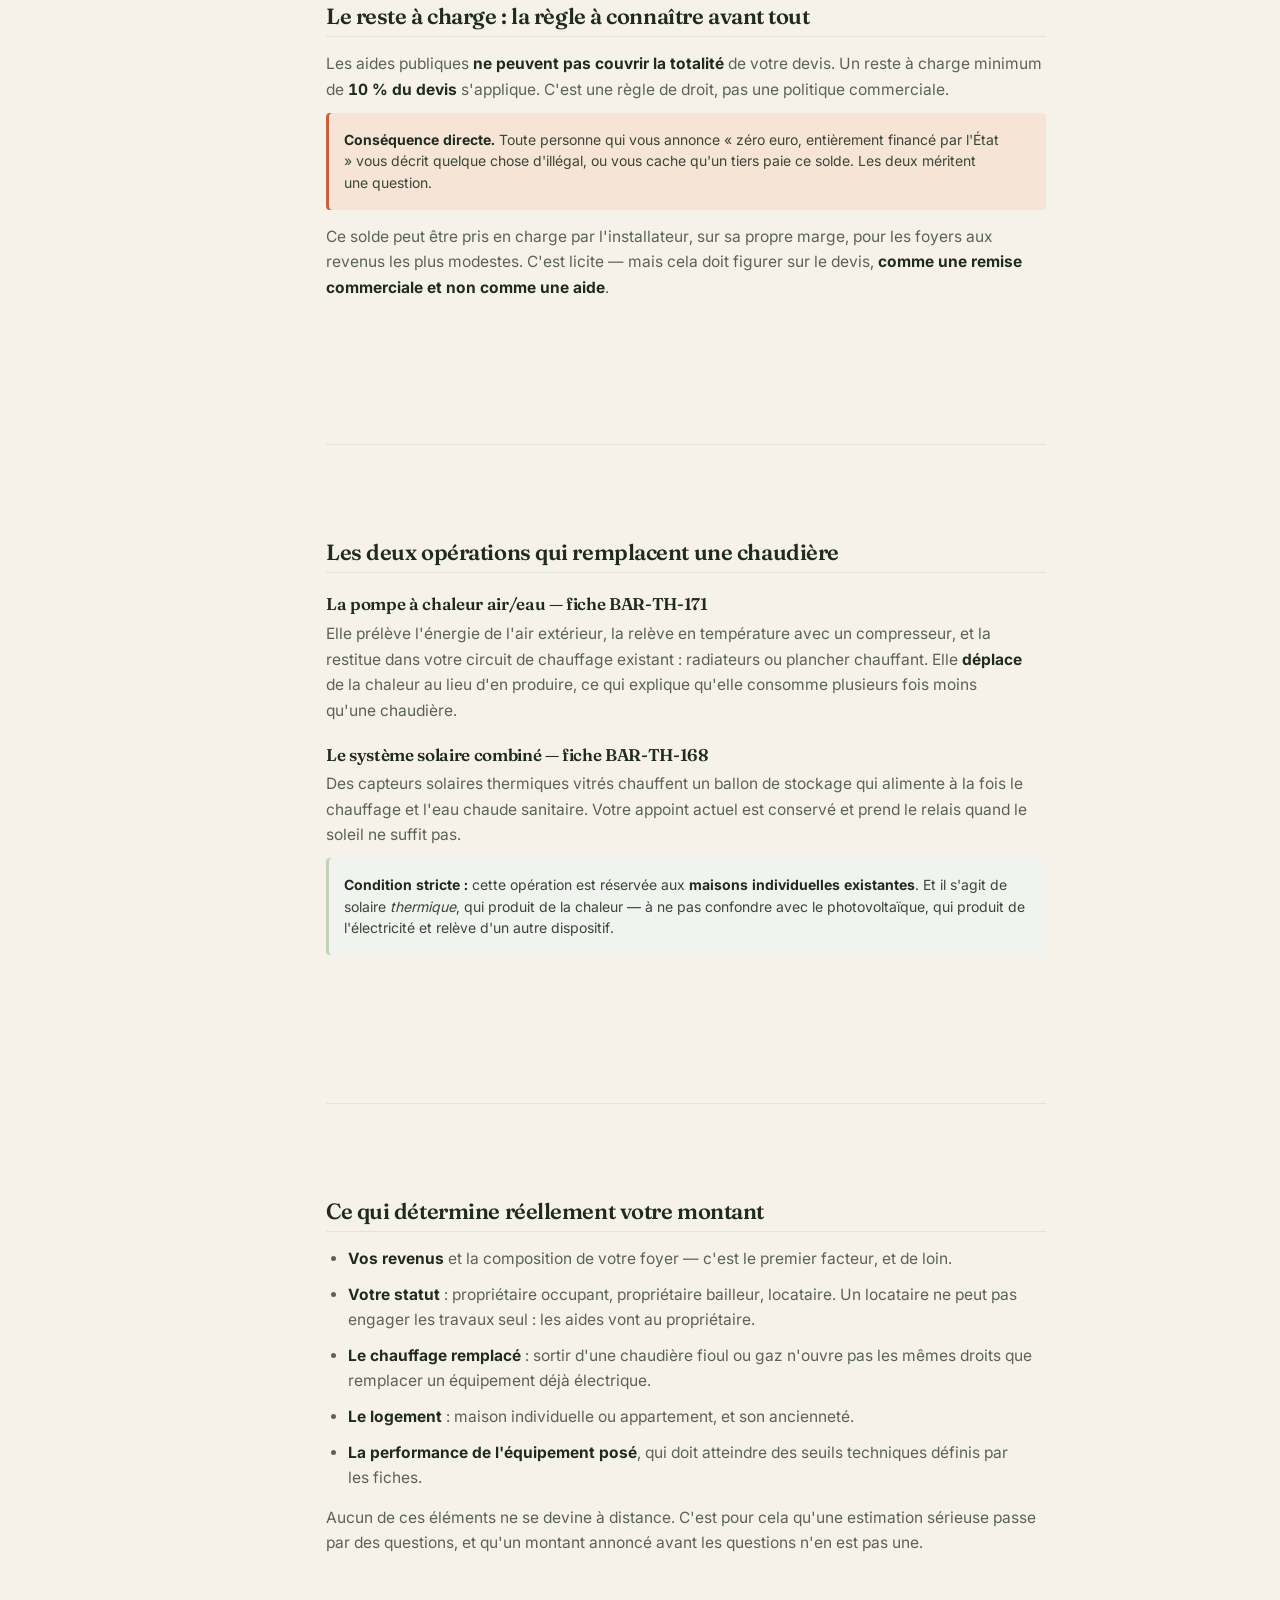
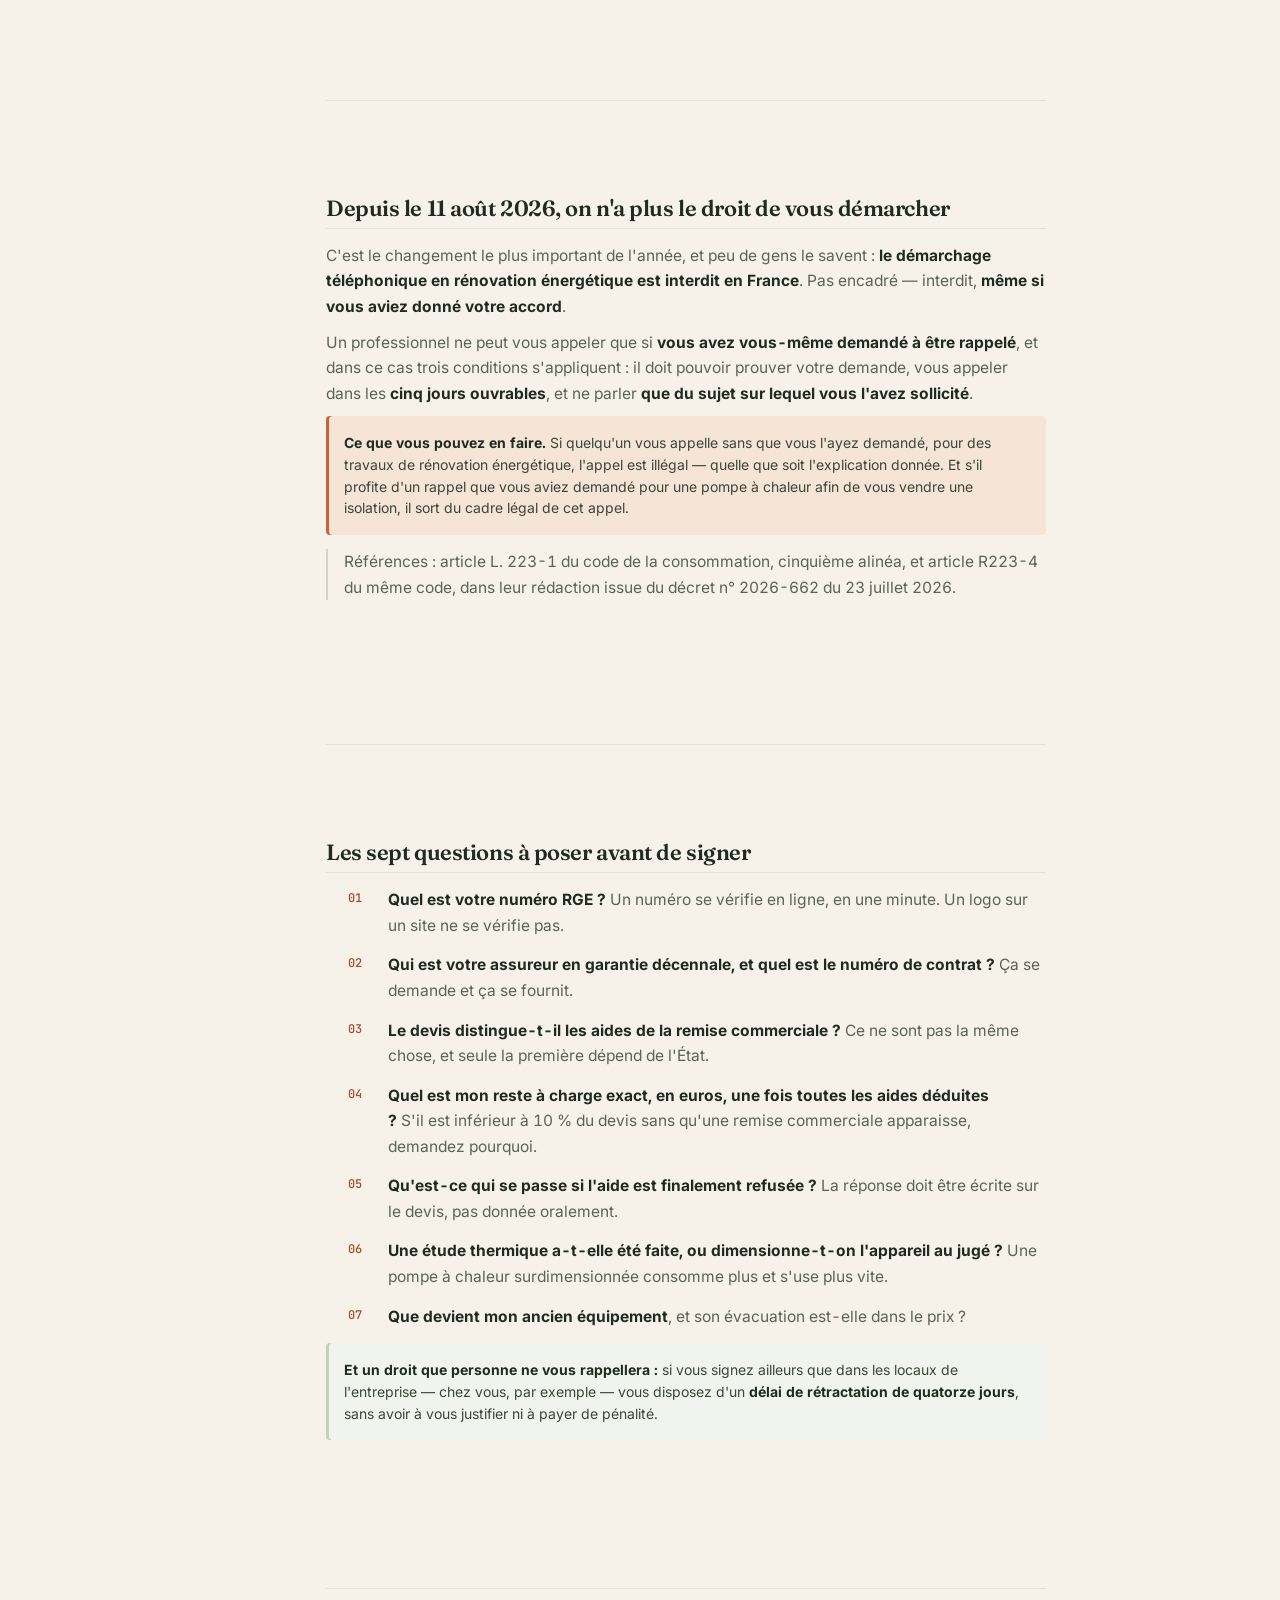
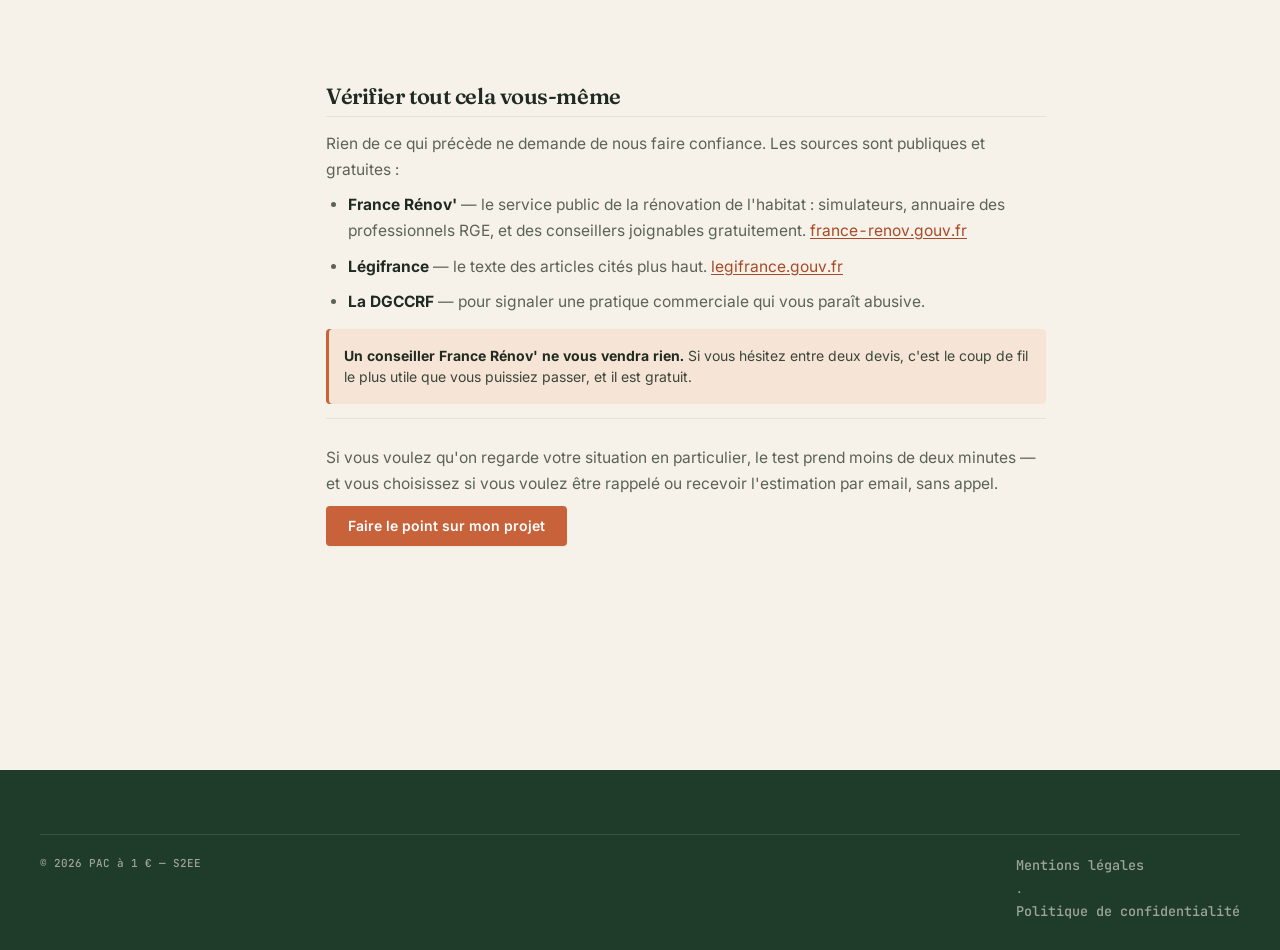
==== commit aa7e29ad: "remove(legal): take down the France Rénov' notice at the publisher's request Decision of Madina Issa" ====
--- a/guide-aides-2026.html
+++ b/guide-aides-2026.html
@@ -41,8 +41,6 @@
 </div></header>
 
 <main>
-<!-- France Rénov' : encart obligatoire, arrêté du 7 juillet 2026 et charte France Rénov' 2026 -->
-<aside class="frenov" aria-label="Information du service public France Rénov'"><a href="https://france-renov.gouv.fr/servicepublic" target="_blank" rel="noopener"><img class="frenov-desk" src="assets/france-renov/bandeau-700x150.png" srcset="assets/france-renov/bandeau-700x150.png 1x, assets/france-renov/bandeau-1400x300.png 2x" width="700" height="150" alt="République française, France Rénov'. Avant de vous engager, le service public vous informe gratuitement pour préparer et sécuriser votre projet : france-renov.gouv.fr"><span class="frenov-mob" aria-hidden="true"><img src="assets/france-renov/logos-615x289.png" width="615" height="289" alt=""><span>Avant de vous engager,<br>le service public vous informe<br>gratuitement pour préparer<br>et sécuriser votre projet :<br><b>france-renov.gouv.fr</b></span></span></a></aside>
 
 <div class="wrap lp-hero">
   <span class="eyebrow">Guide</span>
--- a/styles.css
+++ b/styles.css
@@ -392,26 +392,3 @@
 
 #garanties{background:var(--bg-sunken)}
 
-
-/* ===================== FRANCE RÉNOV' — encart obligatoire =====================
-   Arrêté du 7 juillet 2026 (art. L. 122-26 c. conso.) et charte France Rénov' 2026, p. 25 :
-   encart cliquable vers france-renov.gouv.fr/servicepublic, en haut de chaque page qui parle de
-   travaux, 150 px de haut minimum, pleine largeur sur mobile. Sur ordinateur : la bannière PNG
-   officielle du kit, inchangée. Sur mobile : la version HTML que la charte autorise, mêmes logos
-   (recadrés du PNG officiel), Marianne, sauts de ligne de la version 5 lignes (charte p. 9). */
-@font-face{font-family:"Marianne";src:url("fonts/Marianne-Regular.woff2") format("woff2");font-weight:400;font-display:swap}
-@font-face{font-family:"Marianne";src:url("fonts/Marianne-Bold.woff2") format("woff2");font-weight:700;font-display:swap}
-.frenov{background:#fff;padding:var(--s5) var(--s4);border-bottom:1px solid var(--border)}
-.frenov a{display:block;max-width:700px;margin:0 auto;color:#000;text-decoration:none}
-.frenov-desk{display:block;width:700px;height:150px;max-width:none}
-.frenov-mob{display:none}
-/* pages secondaires : l'en-tête est fixe, l'encart ne doit jamais passer dessous (arrêté, art. 2) */
-main>.frenov:first-child{padding-top:calc(76px + var(--s5))}
-.frenov a:focus-visible{outline:3px solid #000091;outline-offset:4px}
-@media (max-width:46em){
-  .frenov{padding:var(--s4) 0}
-  .frenov-desk{display:none}
-  .frenov-mob{display:flex;flex-direction:column;align-items:center;gap:12px;border:3px solid #000;padding:14px 16px 16px;min-height:150px;font-family:"Marianne",Arial,sans-serif;font-size:17px;line-height:1.35;text-align:center}
-  .frenov-mob img{width:220px;height:auto}
-  .frenov-mob b{font-weight:700}
-}
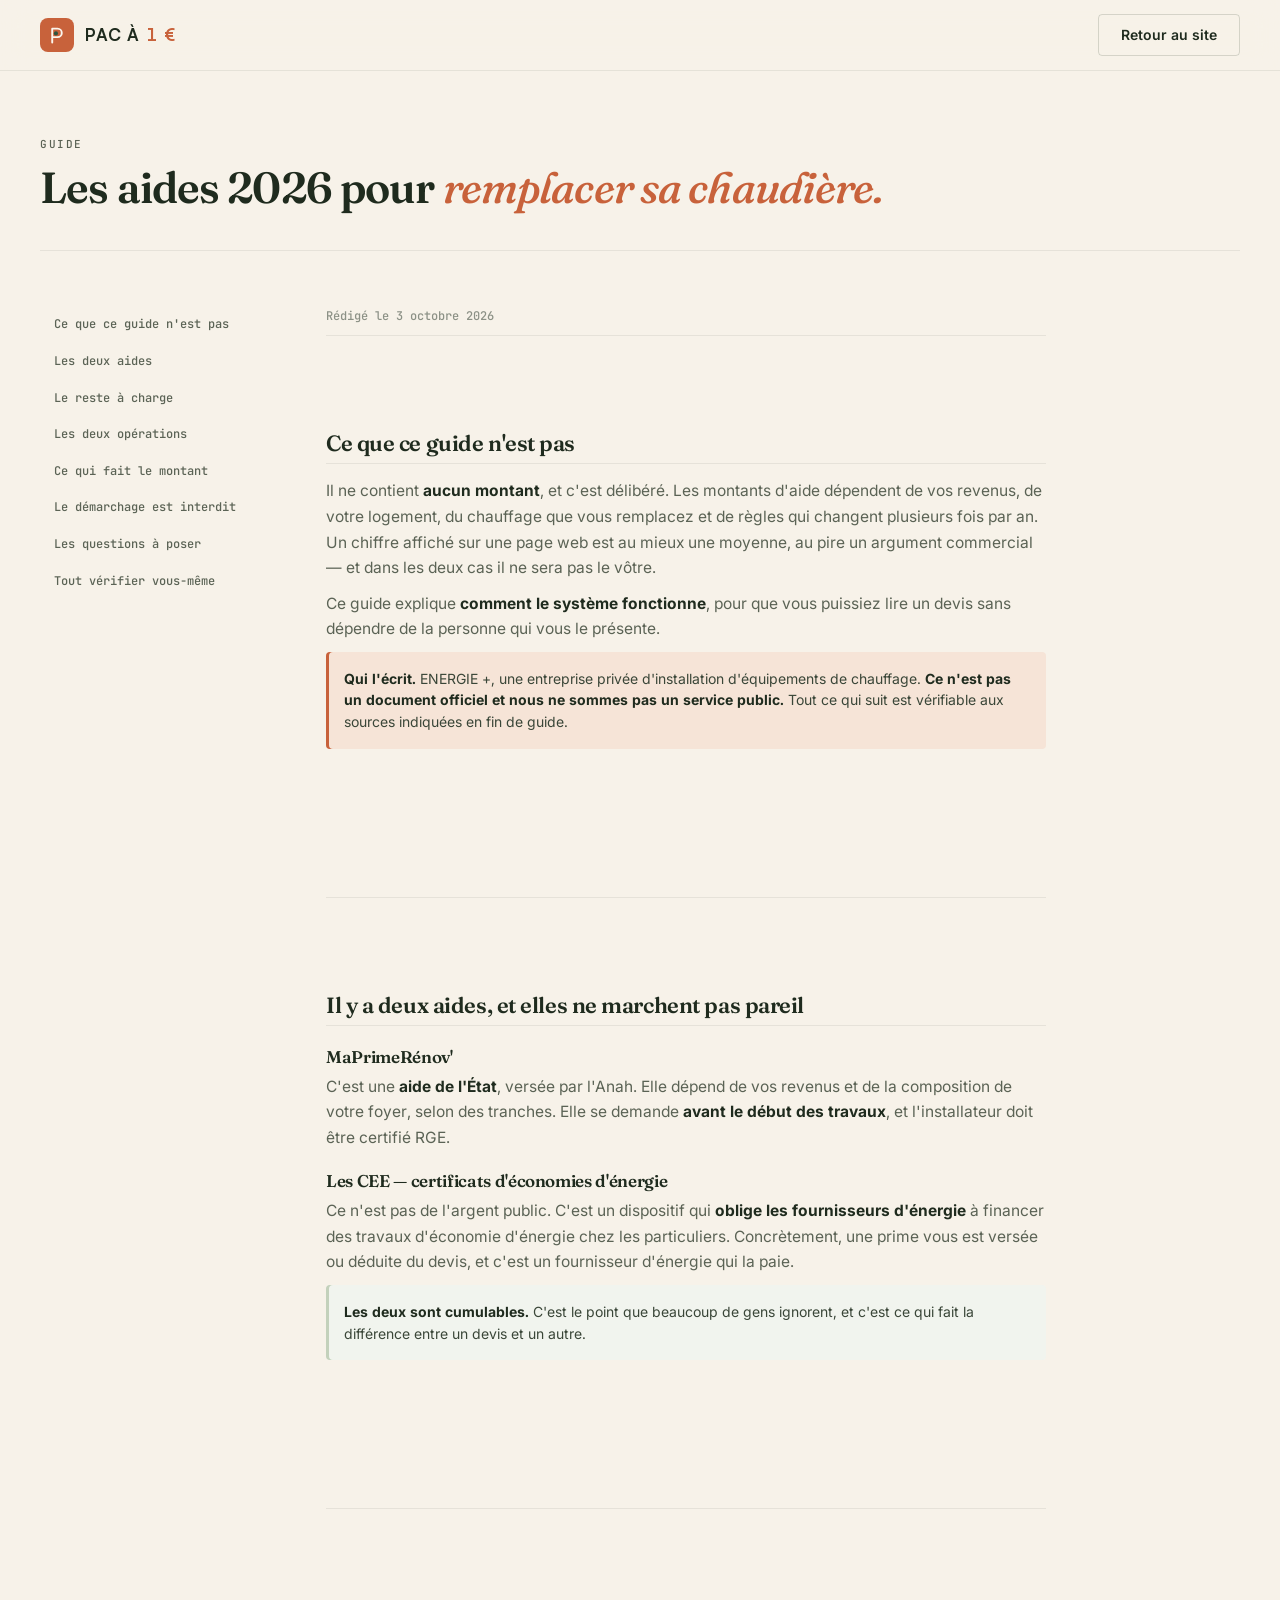
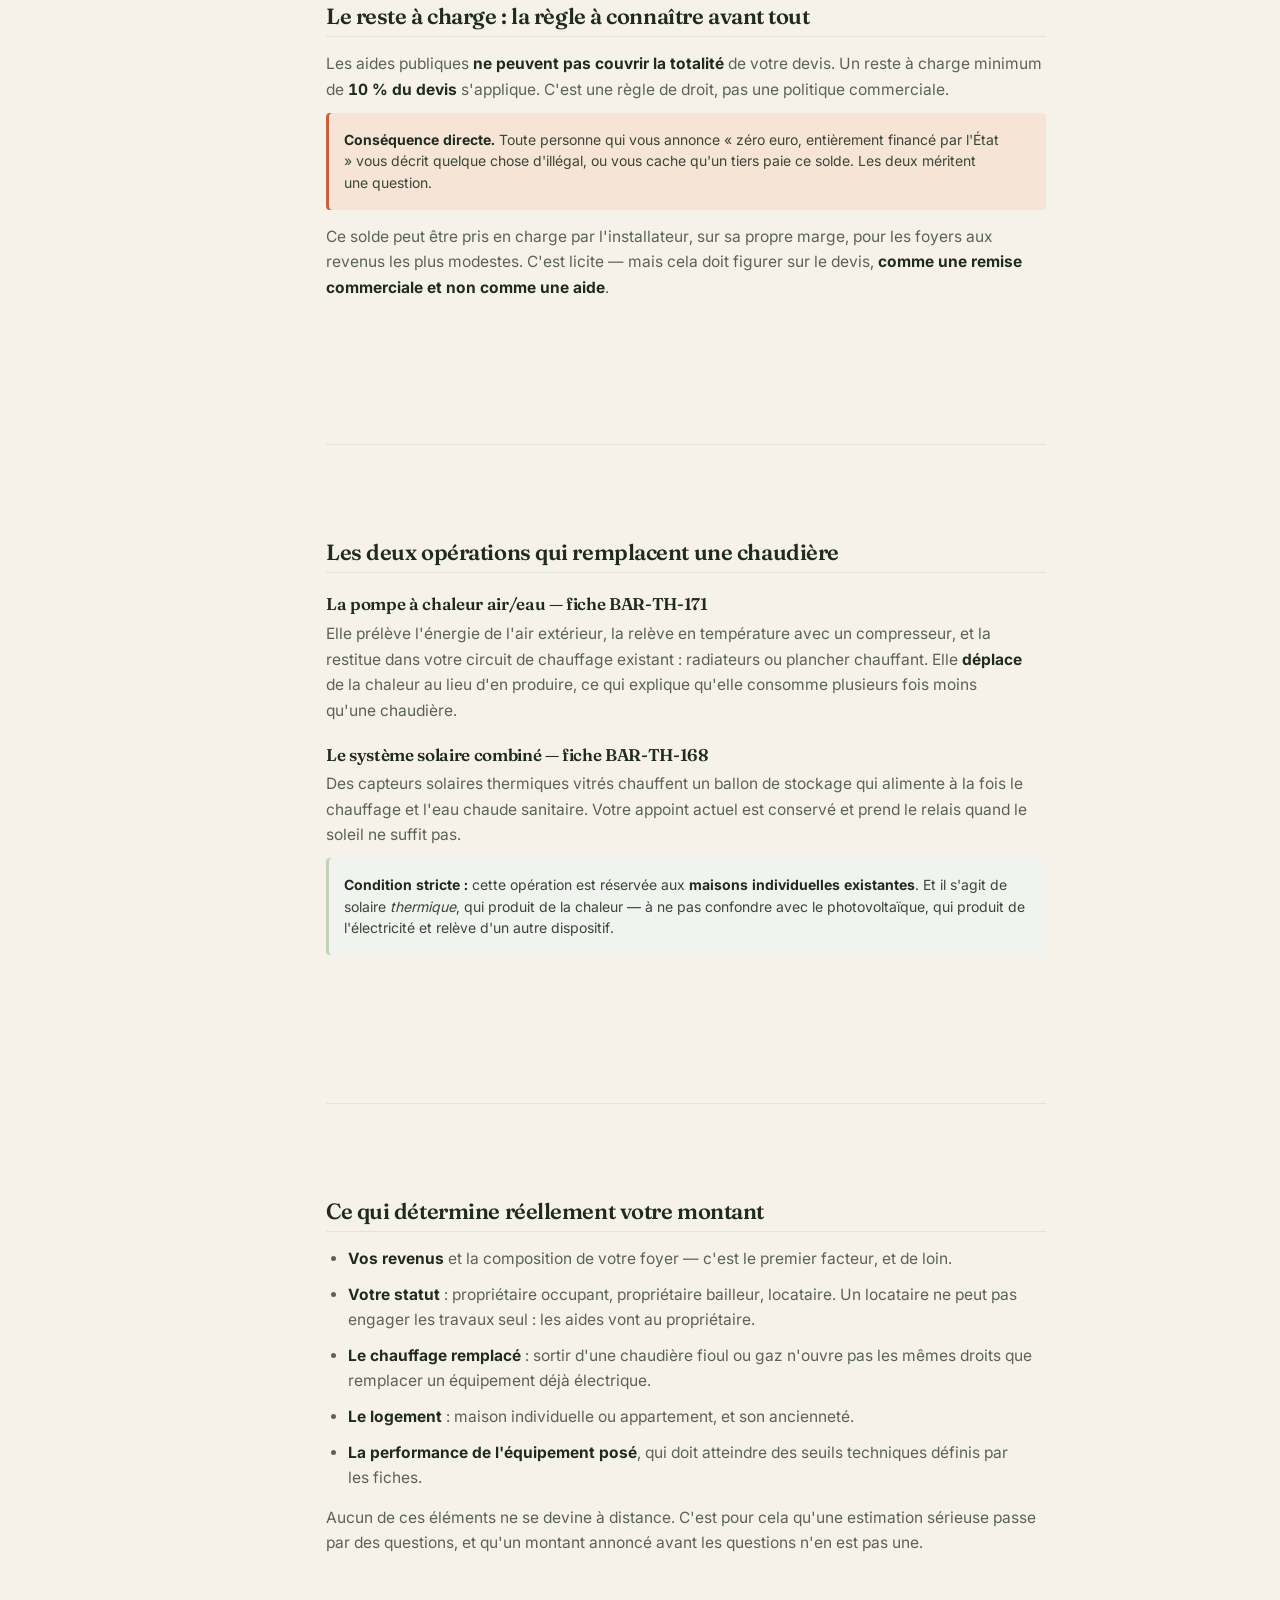
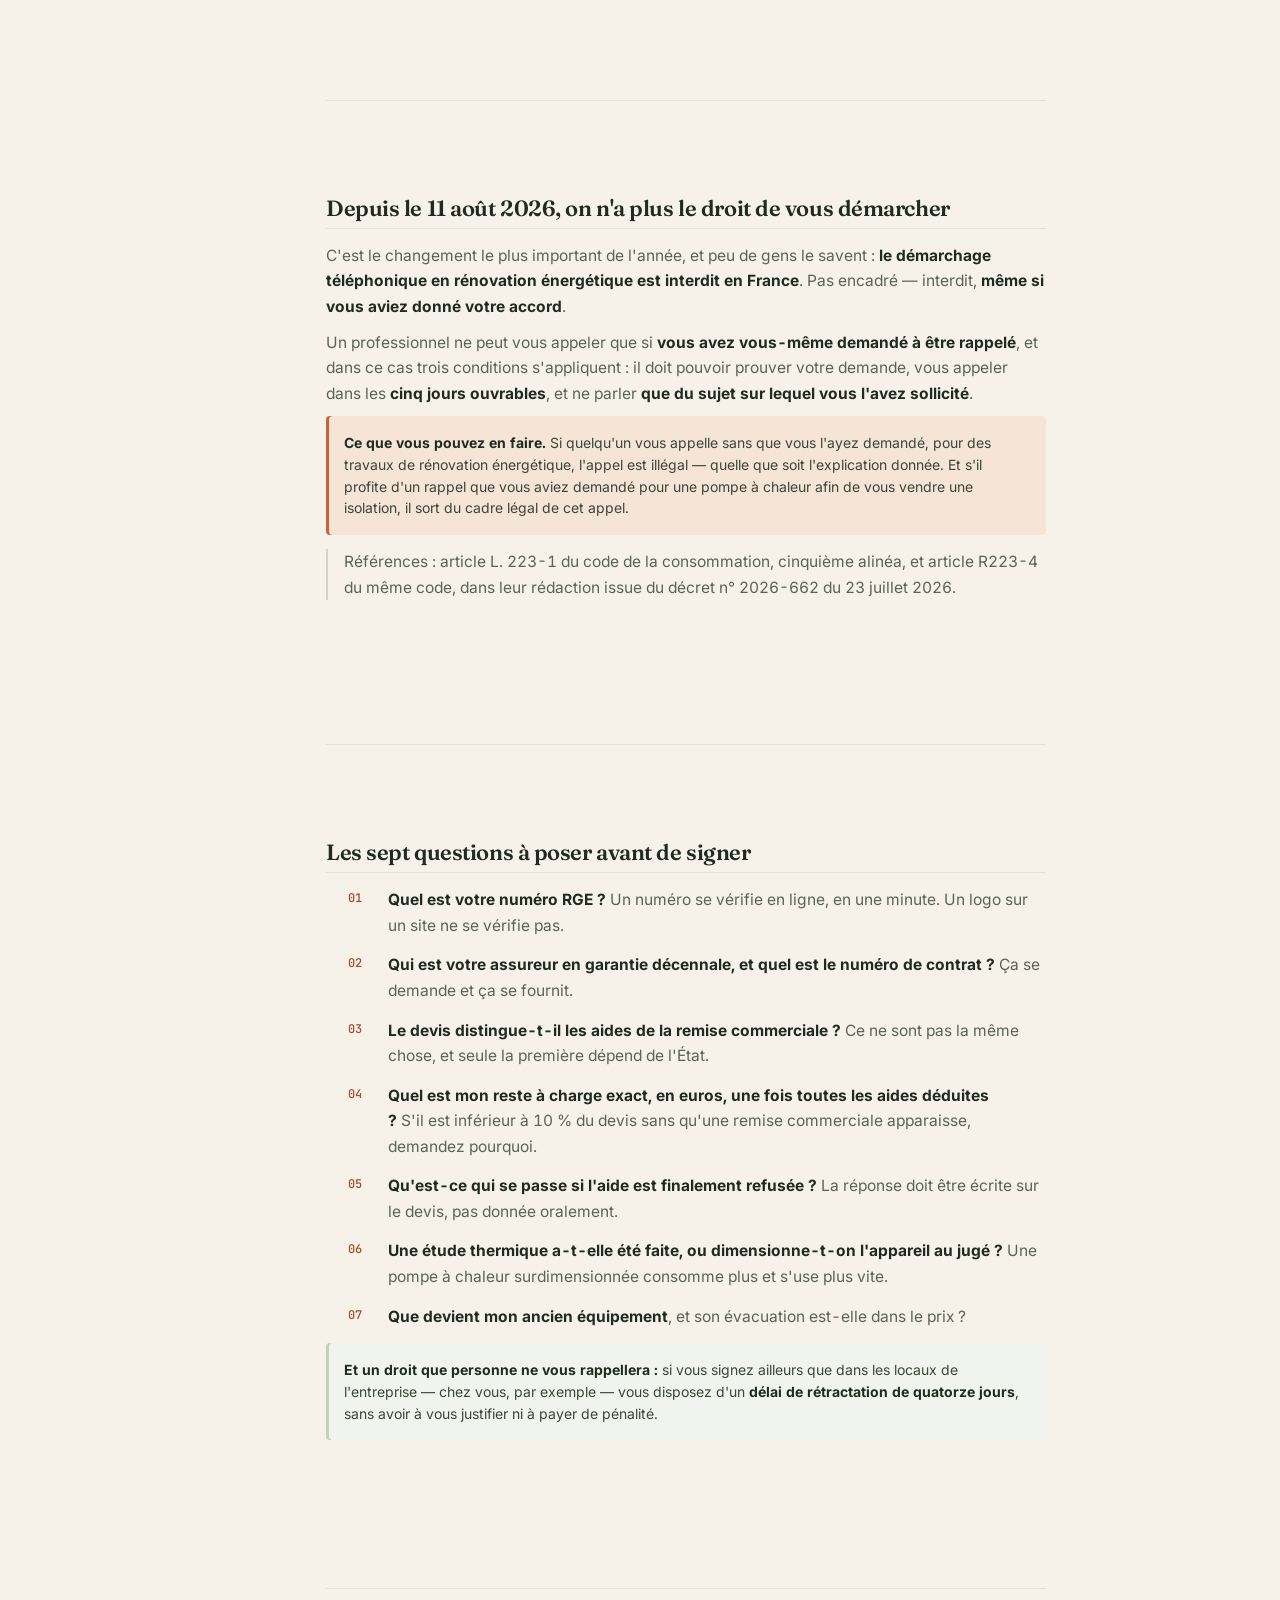
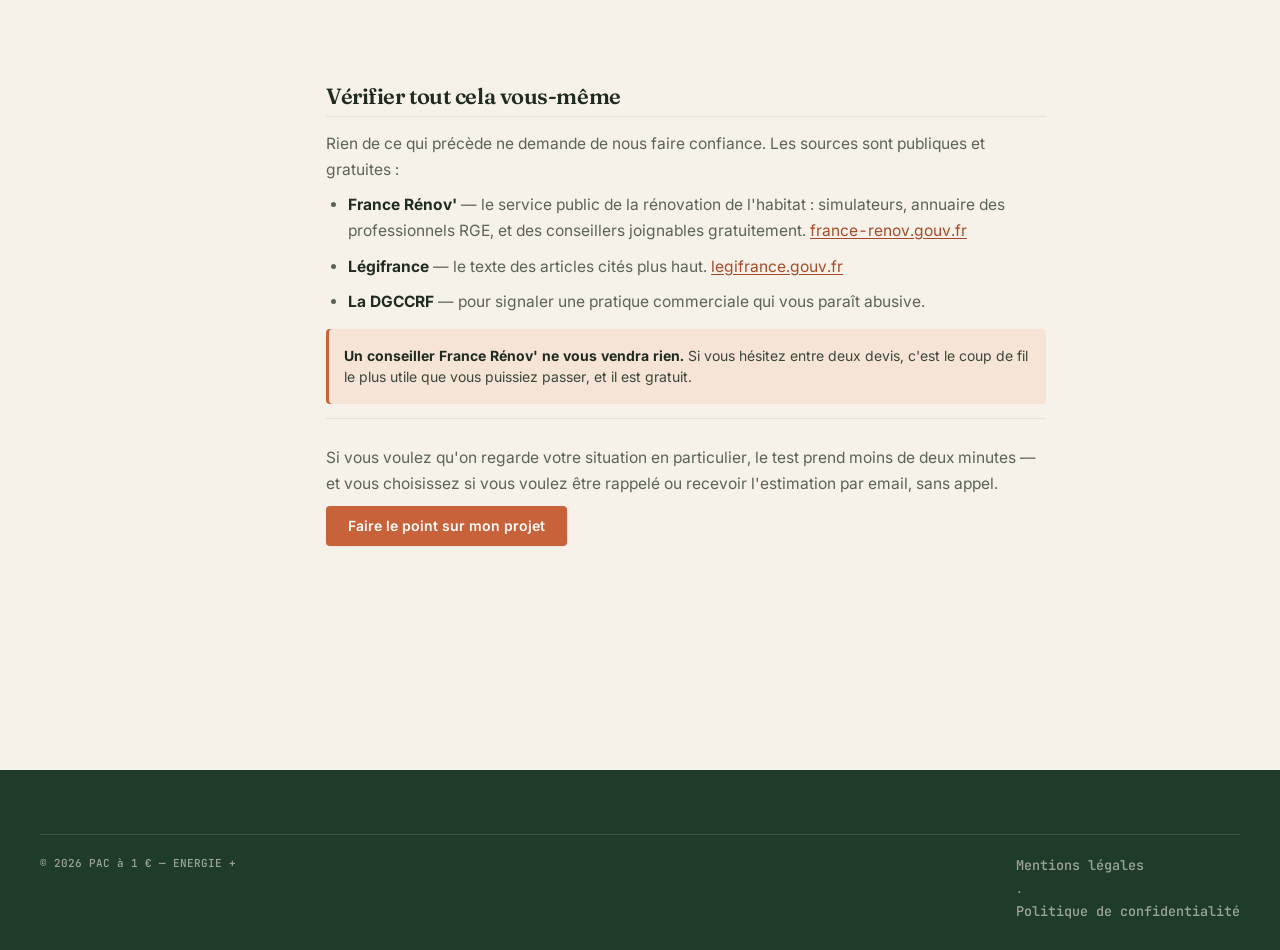
==== commit f47f5be2: "legal(publisher): ENERGIE + replaces S2EE as the site's publisher Relayed by Lucas on 06/10. Every f" ====
--- a/guide-aides-2026.html
+++ b/guide-aides-2026.html
@@ -66,7 +66,7 @@
       <h2>Ce que ce guide n'est pas</h2>
       <p>Il ne contient <strong>aucun montant</strong>, et c'est délibéré. Les montants d'aide dépendent de vos revenus, de votre logement, du chauffage que vous remplacez et de règles qui changent plusieurs fois par an. Un chiffre affiché sur une page web est au mieux une moyenne, au pire un argument commercial — et dans les deux cas il ne sera pas le vôtre.</p>
       <p>Ce guide explique <strong>comment le système fonctionne</strong>, pour que vous puissiez lire un devis sans dépendre de la personne qui vous le présente.</p>
-      <div class="aside"><strong>Qui l'écrit.</strong> S2EE, une entreprise privée d'étude et de mise en relation avec des installateurs certifiés RGE. <strong>Ce n'est pas un document officiel et nous ne sommes pas un service public.</strong> Tout ce qui suit est vérifiable aux sources indiquées en fin de guide.</div>
+      <div class="aside"><strong>Qui l'écrit.</strong> ENERGIE +, une entreprise privée d'installation d'équipements de chauffage. <strong>Ce n'est pas un document officiel et nous ne sommes pas un service public.</strong> Tout ce qui suit est vérifiable aux sources indiquées en fin de guide.</div>
     </section>
 
     <section id="deux-aides">
@@ -148,7 +148,7 @@
 </main>
 
 <footer class="footer"><div class="wrap footer-bottom">
-  <span>© <span id="y"></span> PAC à 1 € — S2EE</span>
+  <span>© <span id="y"></span> PAC à 1 € — ENERGIE +</span>
   <span><a href="/mentions-legales" style="color:rgba(242,237,227,.6)">Mentions légales</a> · <a href="/politique-confidentialite" style="color:rgba(242,237,227,.6)">Politique de confidentialité</a></span>
 </div></footer>
 <script>document.getElementById('y').textContent=new Date().getFullYear();</script>
